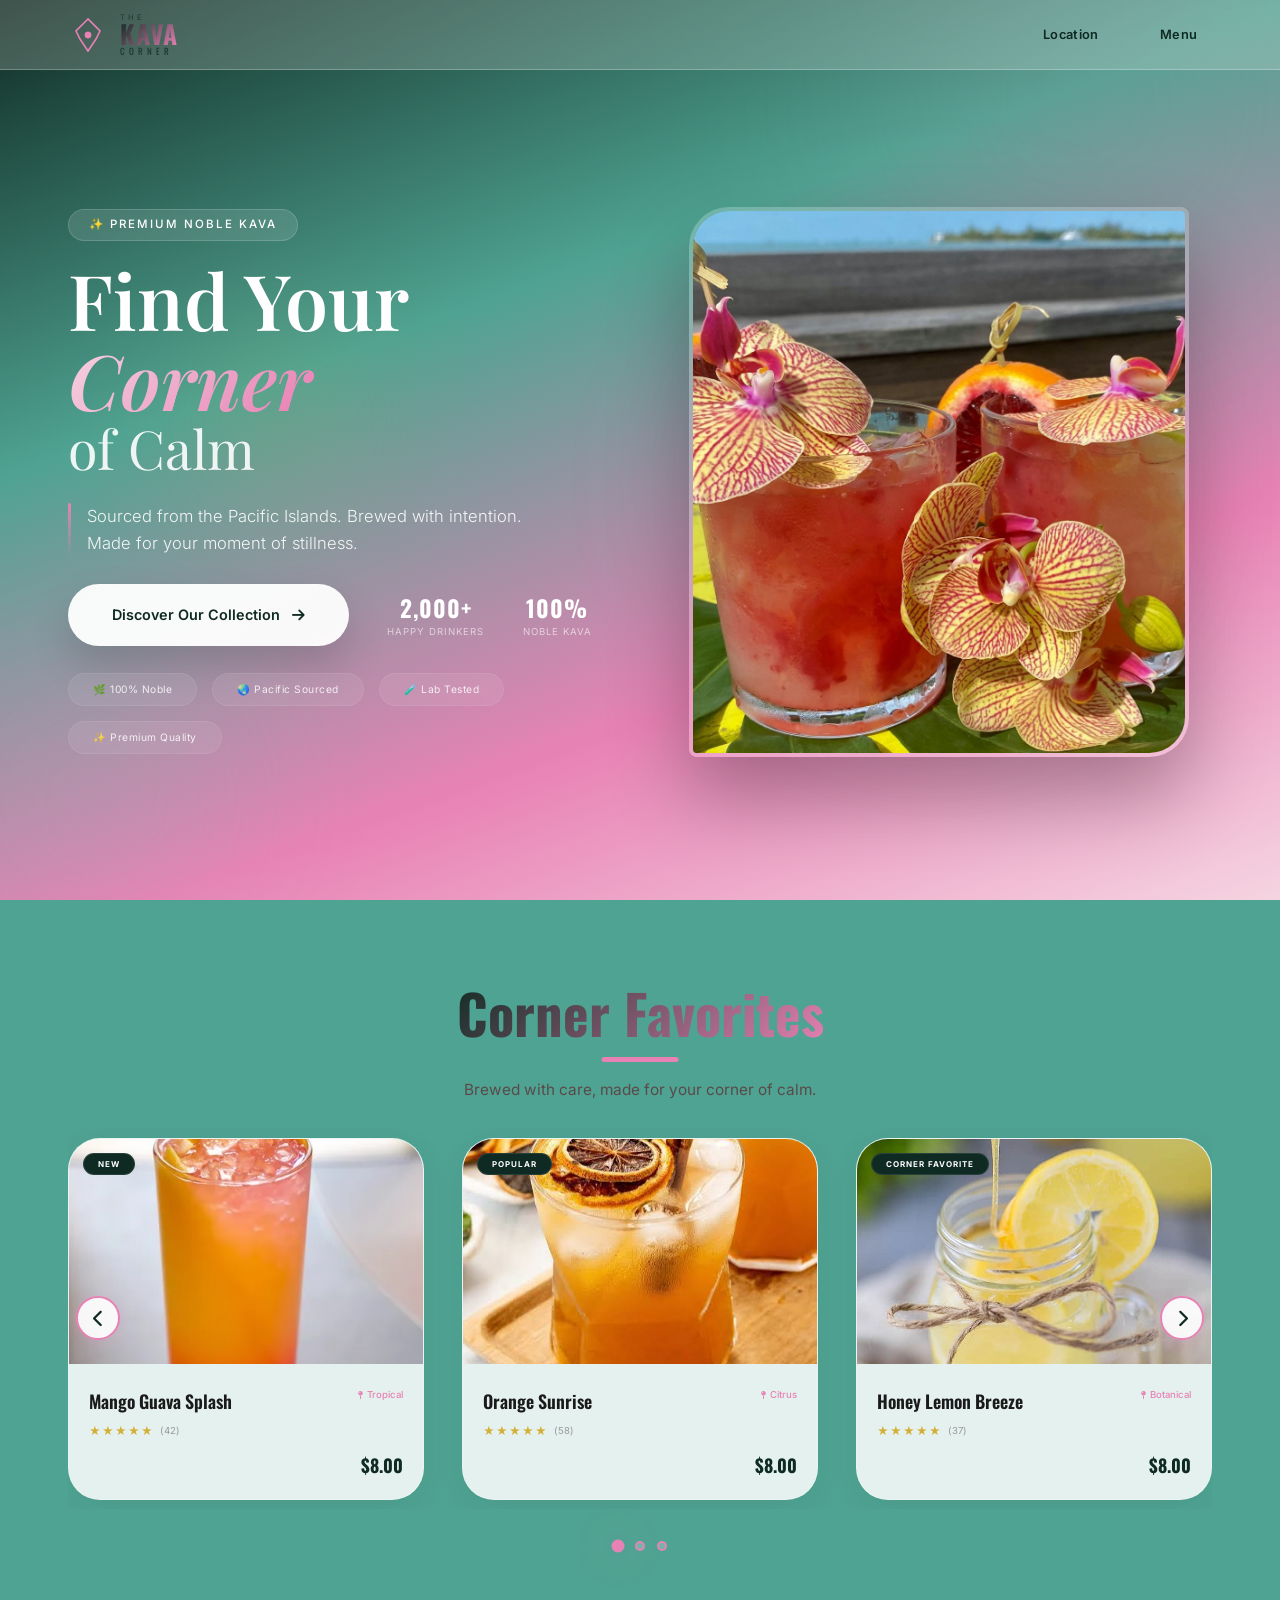
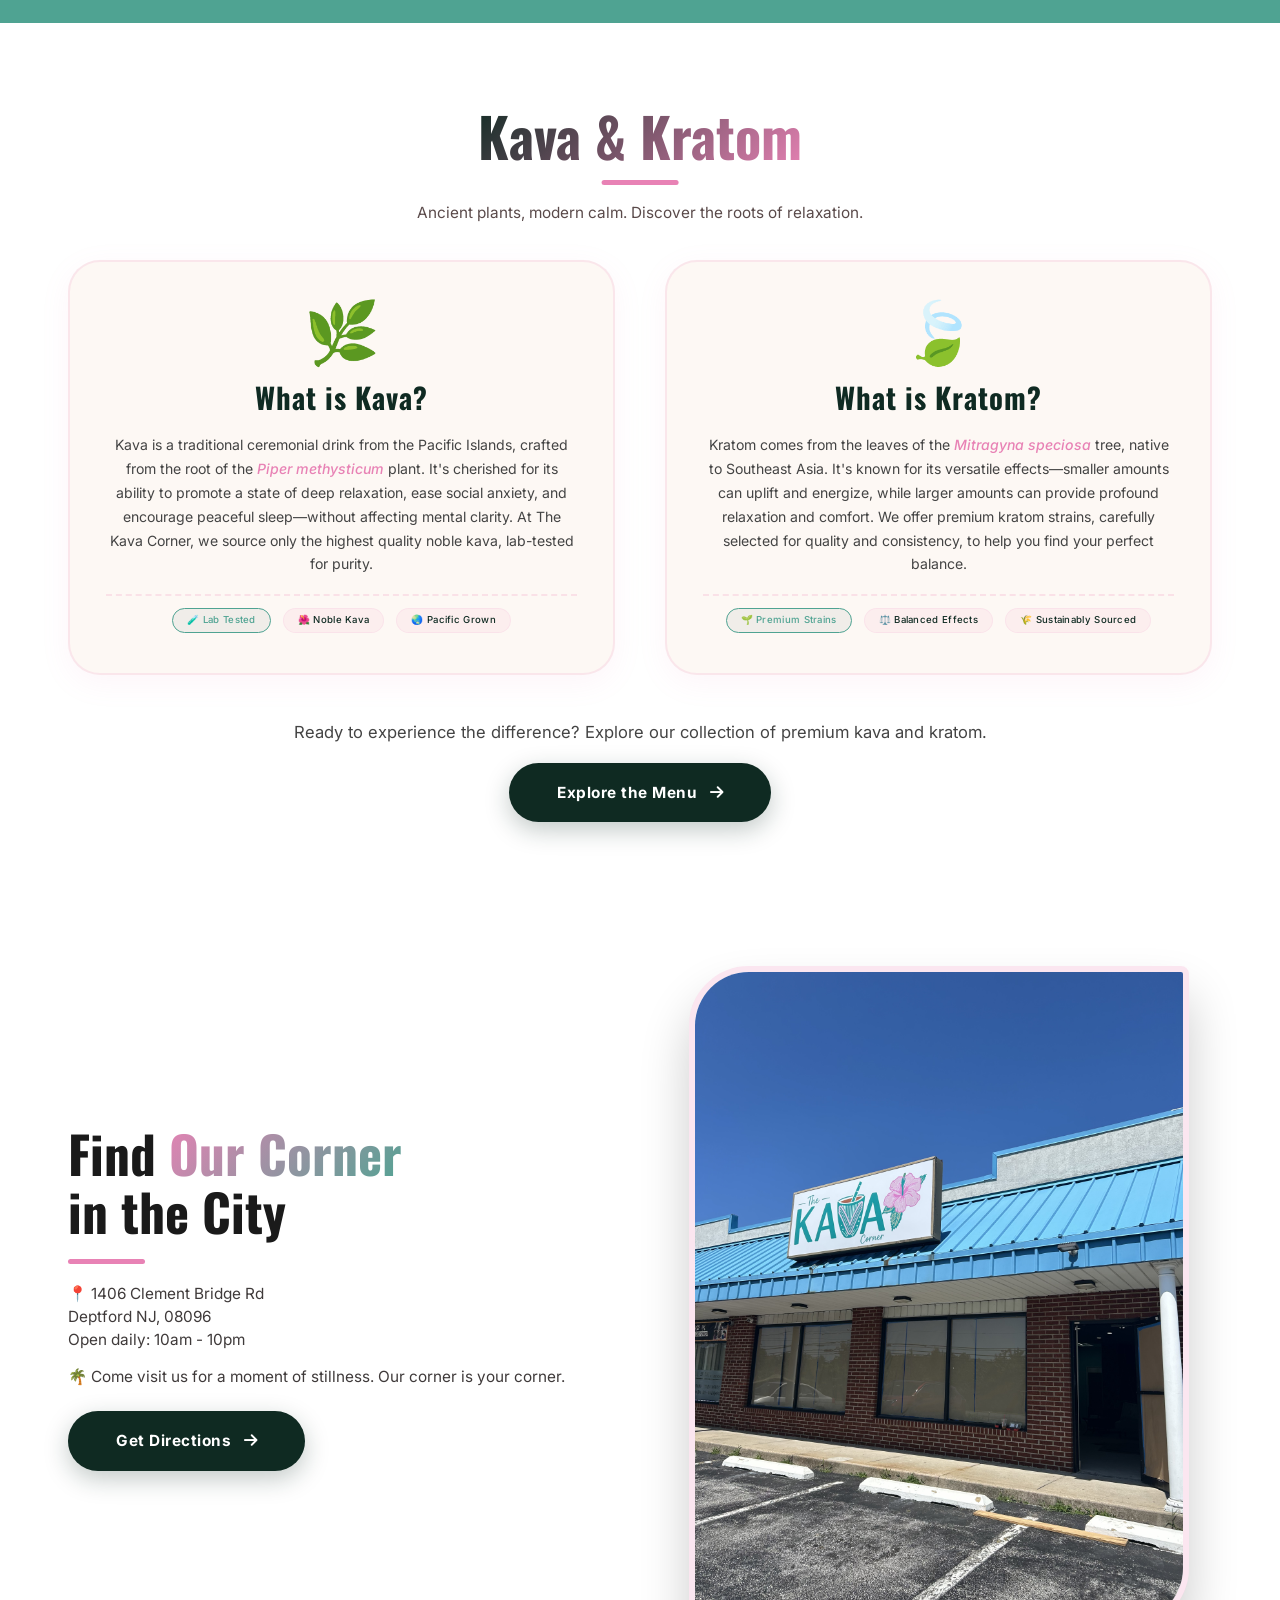
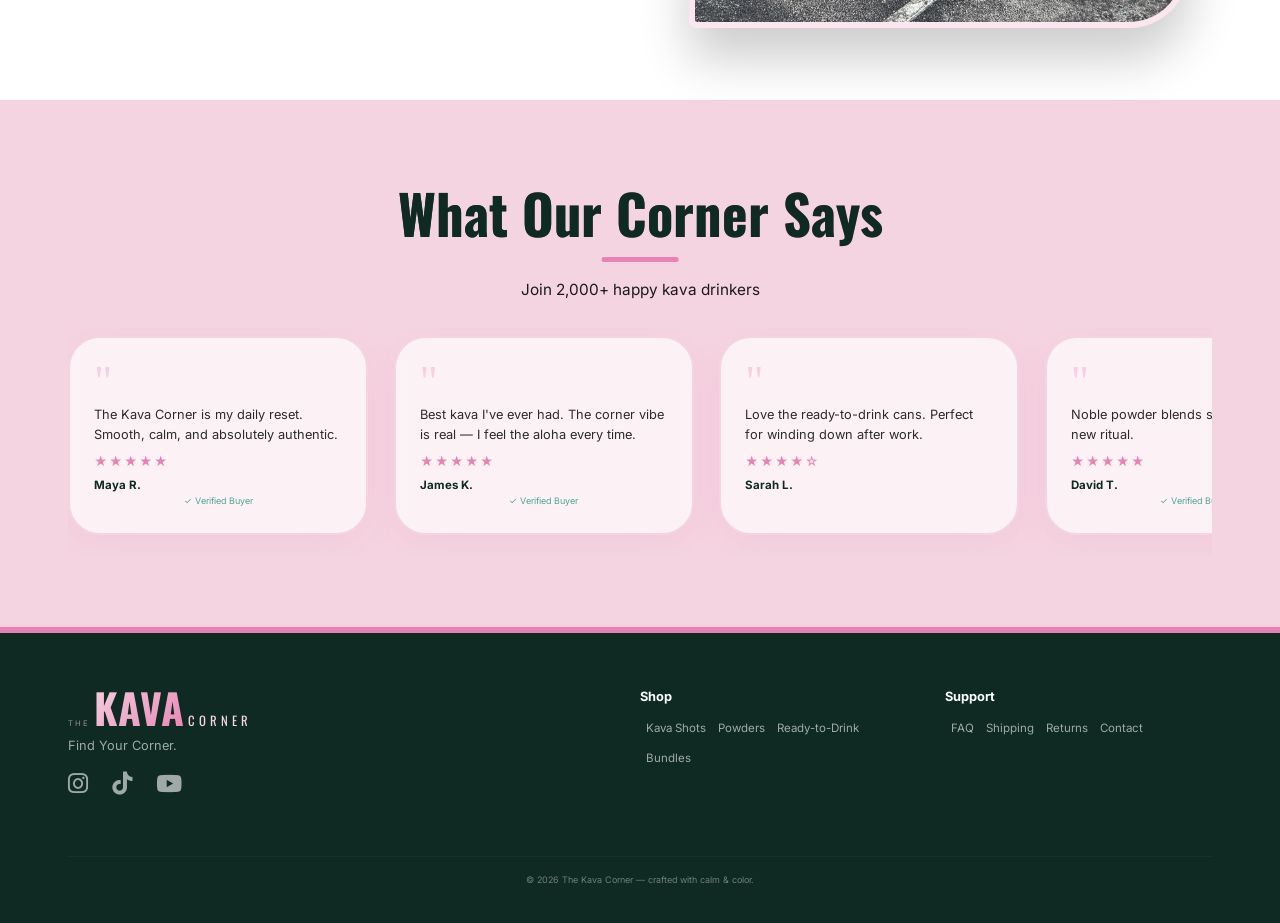
==== index2.html @ dd7900df "Add files via upload" ====
<!doctype html>
<html lang="en">
	<head>
		<meta charset="UTF-8" />
		<meta
			name="viewport"
			content="width=device-width, initial-scale=1.0, maximum-scale=5.0"
		/>
		<title>The Kava Corner · Hot Girls Drink Kava</title>
		<meta
			name="description"
			content="Experience calm with The Kava Corner. Premium noble kava sourced from the Pacific Islands."
		/>
		<!-- Standard favicon -->
		<link
			rel="icon"
			type="image/png"
			sizes="32x32"
			href="images/flowerlogo.png"
		/>
		<link
			rel="icon"
			type="image/png"
			sizes="16x16"
			href="images/flowerlogo.png"
		/>
		<!-- Apple touch icon for iOS -->
		<link rel="apple-touch-icon" sizes="180x180" href="images/flowerlogo.png" />

		<link rel="canonical" href="https://www.thekavacorner.com/" />
		<meta property="og:title" content="The Kava Corner · Your Daily Calm" />
		<meta
			property="og:description"
			content="Premium noble kava drinks for your moment of stillness."
		/>
		<meta name="twitter:card" content="summary_large_image" />

		<!-- Fonts & Icons -->
		<link rel="preconnect" href="https://fonts.googleapis.com" />
		<link rel="preconnect" href="https://fonts.gstatic.com" crossorigin />
		<link
			href="https://fonts.googleapis.com/css2?family=Inter:opsz@14..32&family=Oswald:wght@400;500;700&family=Playfair+Display:ital,wght@0,600;1,500&display=swap"
			rel="stylesheet"
		/>
		<link
			rel="stylesheet"
			href="https://cdnjs.cloudflare.com/ajax/libs/font-awesome/6.0.0-beta3/css/all.min.css"
		/>

		<!-- External CSS -->
		<link rel="stylesheet" href="style.css" />
	</head>
	<body>
		<!-- ===== HEADER ===== -->
		<header id="mainHeader">
			<div class="container nav-wrapper">
				<a href="index.html" class="logo" aria-label="The Kava Corner home">
					<span class="logo-icon">
						<svg viewBox="0 0 100 100">
							<path
								d="M50 10 L20 40 L30 60 L50 90 L70 60 L80 40 L50 10 Z"
								fill="none"
								stroke="#E882B5"
								stroke-width="4"
							/>
							<circle cx="50" cy="50" r="8" fill="#E882B5" />
						</svg>
					</span>
					<span class="logo-text">
						<span class="the">The</span>
						<span class="kava">KAVA</span>
						<span class="corner">Corner</span>
					</span>
				</a>
				<nav class="nav-links" aria-label="Main navigation">
					<a href="location.html">Location</a>
					<a href="menu.html">Menu</a>
				</nav>
			</div>
		</header>

		<!-- ===== HERO - Premium Redesign ===== -->
		<section class="hero-premium" aria-label="Hero banner">
			<!-- Organic floating elements -->
			<div class="hero-ornaments">
				<div class="ornament leaf-1"></div>
				<div class="ornament leaf-2"></div>
				<div class="ornament circle-1"></div>
				<div class="ornament circle-2"></div>
			</div>

			<div class="container hero-premium-grid">
				<div class="hero-premium-content">
					<div class="hero-badge">✨ Premium Noble Kava</div>
					<h1 class="hero-premium-title">
						Find Your
						<span class="title-highlight">Corner</span>
						<span class="title-sub">of Calm</span>
					</h1>
					<div class="hero-premium-desc">
						<span class="desc-line"></span>
						<p>
							Sourced from the Pacific Islands. Brewed with intention. Made for
							your moment of stillness.
						</p>
					</div>
					<div class="hero-premium-cta">
						<a href="menu.html" class="btn-premium-primary">
							<span>Discover Our Collection</span>
							<i class="fas fa-arrow-right"></i>
						</a>
						<div class="hero-premium-stats">
							<div class="stat-item">
								<span class="stat-number">2,000+</span>
								<span class="stat-label">Happy Drinkers</span>
							</div>
							<div class="stat-item">
								<span class="stat-number">100%</span>
								<span class="stat-label">Noble Kava</span>
							</div>
						</div>
					</div>
					<div class="hero-premium-badges">
						<span>🌿 100% Noble</span>
						<span>🌏 Pacific Sourced</span>
						<span>🧪 Lab Tested</span>
						<span>✨ Premium Quality</span>
					</div>
				</div>
				<div class="hero-premium-visual">
					<div class="hero-premium-image-wrapper">
						<div class="image-glow"></div>
						<img
							src="images/hero.jpg"
							alt="Premium kava experience"
							loading="lazy"
							class="hero-premium-image"
						/>
					</div>
				</div>
			</div>
		</section>

		<!-- ===== PRODUCTS CAROUSEL - Premium ===== -->
		<section
			class="section-block-green"
			aria-label="Featured kava products"
			id="drinks"
		>
			<div class="container">
				<div class="text-center reveal">
					<h2 class="section-title">Corner Favorites</h2>
					<p class="section-sub">
						Brewed with care, made for your corner of calm.
					</p>
				</div>

				<div class="product-carousel-wrapper">
					<!-- Carousel Navigation Arrows -->
					<button
						class="carousel-arrow carousel-arrow-left"
						id="prevArrow"
						aria-label="Previous products"
					>
						<i class="fas fa-chevron-left"></i>
					</button>
					<button
						class="carousel-arrow carousel-arrow-right"
						id="nextArrow"
						aria-label="Next products"
					>
						<i class="fas fa-chevron-right"></i>
					</button>

					<div class="product-carousel-track" id="productTrack">
						<!-- ===== NEW PRODUCT 13: MANGO GUAVA SPLASH ===== -->
						<div class="product-card-premium">
							<div class="product-card-premium-image">
								<img
									src="images/mangoguavasplash.jpg"
									alt="Mango Guava Splash"
									loading="lazy"
								/>
								<span class="product-badge-premium">New</span>
							</div>
							<div class="product-card-premium-content">
								<div class="product-meta">
									<h3>Mango Guava Splash</h3>
									<div class="product-origin">
										<i class="fas fa-map-pin"></i>
										<span>Tropical</span>
									</div>
								</div>
								<div class="product-rating">
									<span class="stars">★★★★★</span>
									<span class="rating-count">(42)</span>
								</div>
								<div class="product-card-premium-footer">
									<div class="product-price">
										<span>$8.00</span>
									</div>
								</div>
							</div>
							<div class="product-hover-reveal">
								<p class="quick-desc">
									Tropical mango, guava, lime and kava. Sweet &amp; calming.
								</p>
							</div>
						</div>

						<!-- ===== NEW PRODUCT 14: ORANGE SUNRISE ===== -->
						<div class="product-card-premium">
							<div class="product-card-premium-image">
								<img
									src="images/orangesunrise.jpg"
									alt="Orange Sunrise"
									loading="lazy"
								/>
								<span class="product-badge-premium popular">Popular</span>
							</div>
							<div class="product-card-premium-content">
								<div class="product-meta">
									<h3>Orange Sunrise</h3>
									<div class="product-origin">
										<i class="fas fa-map-pin"></i>
										<span>Citrus</span>
									</div>
								</div>
								<div class="product-rating">
									<span class="stars">★★★★★</span>
									<span class="rating-count">(58)</span>
								</div>
								<div class="product-card-premium-footer">
									<div class="product-price">
										<span>$8.00</span>
									</div>
								</div>
							</div>
							<div class="product-hover-reveal">
								<p class="quick-desc">
									Orange, peach, lime and kratom. Bright &amp; refreshing.
								</p>
							</div>
						</div>

						<!-- ===== NEW PRODUCT 15: HONEY LEMON BREEZE ===== -->
						<div class="product-card-premium">
							<div class="product-card-premium-image">
								<img
									src="images/honeylemonbreeze.jpg"
									alt="Honey Lemon Breeze"
									loading="lazy"
								/>
								<span class="product-badge-premium">Corner Favorite</span>
							</div>
							<div class="product-card-premium-content">
								<div class="product-meta">
									<h3>Honey Lemon Breeze</h3>
									<div class="product-origin">
										<i class="fas fa-map-pin"></i>
										<span>Botanical</span>
									</div>
								</div>
								<div class="product-rating">
									<span class="stars">★★★★★</span>
									<span class="rating-count">(37)</span>
								</div>
								<div class="product-card-premium-footer">
									<div class="product-price">
										<span>$8.00</span>
									</div>
								</div>
							</div>
							<div class="product-hover-reveal">
								<p class="quick-desc">
									Lemon, lavender honey &amp; sparkling kava. Light &amp;
									floral.
								</p>
							</div>
						</div>

						<div class="product-card-premium">
							<div class="product-card-premium-image">
								<img
									src="images/drink3.jpg"
									alt="Kava Extract"
									loading="lazy"
								/>
								<span class="product-badge-premium premium-badge">Premium</span>
							</div>
							<div class="product-card-premium-content">
								<div class="product-meta">
									<h3>Kava Extract</h3>
									<div class="product-origin">
										<i class="fas fa-map-pin"></i>
										<span>Vanuatu</span>
									</div>
								</div>
								<div class="product-rating">
									<span class="stars">★★★★★</span>
									<span class="rating-count">(145)</span>
								</div>
								<div class="product-card-premium-footer">
									<div class="product-price">
										<span>$42.00</span>
									</div>
								</div>
							</div>
							<div class="product-hover-reveal">
								<p class="quick-desc">
									Potent kava extract for the ultimate experience.
								</p>
							</div>
						</div>

						<div class="product-card-premium">
							<div class="product-card-premium-image">
								<img
									src="images/drink5.jpg"
									alt="Kava Extract"
									loading="lazy"
								/>
								<span class="product-badge-premium premium-badge">Premium</span>
							</div>
							<div class="product-card-premium-content">
								<div class="product-meta">
									<h3>Kava Extract</h3>
									<div class="product-origin">
										<i class="fas fa-map-pin"></i>
										<span>Vanuatu</span>
									</div>
								</div>
								<div class="product-rating">
									<span class="stars">★★★★★</span>
									<span class="rating-count">(145)</span>
								</div>
								<div class="product-card-premium-footer">
									<div class="product-price">
										<span>$42.00</span>
									</div>
								</div>
							</div>
							<div class="product-hover-reveal">
								<p class="quick-desc">
									Potent kava extract for the ultimate experience.
								</p>
							</div>
						</div>

						<div class="product-card-premium">
							<div class="product-card-premium-image">
								<img
									src="images/drink4.jpg"
									alt="Kava Extract"
									loading="lazy"
								/>
								<span class="product-badge-premium premium-badge">Premium</span>
							</div>
							<div class="product-card-premium-content">
								<div class="product-meta">
									<h3>Kava Extract</h3>
									<div class="product-origin">
										<i class="fas fa-map-pin"></i>
										<span>Vanuatu</span>
									</div>
								</div>
								<div class="product-rating">
									<span class="stars">★★★★★</span>
									<span class="rating-count">(145)</span>
								</div>
								<div class="product-card-premium-footer">
									<div class="product-price">
										<span>$42.00</span>
									</div>
								</div>
							</div>
							<div class="product-hover-reveal">
								<p class="quick-desc">
									Potent kava extract for the ultimate experience.
								</p>
							</div>
						</div>
						<!-- Product 12 -->
						<div class="product-card-premium">
							<div class="product-card-premium-image">
								<img
									src="images/drink2.jpg"
									alt="Kava Extract"
									loading="lazy"
								/>
								<span class="product-badge-premium premium-badge">Premium</span>
							</div>
							<div class="product-card-premium-content">
								<div class="product-meta">
									<h3>Kava Extract</h3>
									<div class="product-origin">
										<i class="fas fa-map-pin"></i>
										<span>Vanuatu</span>
									</div>
								</div>
								<div class="product-rating">
									<span class="stars">★★★★★</span>
									<span class="rating-count">(145)</span>
								</div>
								<div class="product-card-premium-footer">
									<div class="product-price">
										<span>$42.00</span>
									</div>
								</div>
							</div>
							<div class="product-hover-reveal">
								<p class="quick-desc">
									Potent kava extract for the ultimate experience.
								</p>
							</div>
						</div>
					</div>
				</div>

				<!-- Carousel Navigation Dots -->
				<div class="carousel-dots" id="carouselDots"></div>
			</div>
		</section>

		<!-- ===== WHAT IS KAVA & KRATOM? ===== -->
		<section
			class="section-block-white"
			aria-label="Learn about Kava and Kratom"
			id="about"
		>
			<div class="container">
				<div class="text-center reveal">
					<h2 class="section-title">Kava & Kratom</h2>
					<p class="section-sub">
						Ancient plants, modern calm. Discover the roots of relaxation.
					</p>
				</div>

				<div class="info-grid">
					<!-- Kava Card -->
					<div class="info-card reveal">
						<div class="info-card-icon">🌿</div>
						<h3>What is Kava?</h3>
						<p>
							Kava is a traditional ceremonial drink from the Pacific Islands,
							crafted from the root of the
							<em>Piper methysticum</em> plant. It's cherished for its ability
							to promote a state of deep relaxation, ease social anxiety, and
							encourage peaceful sleep—without affecting mental clarity. At The
							Kava Corner, we source only the highest quality noble kava,
							lab-tested for purity.
						</p>
						<div class="info-card-badge">
							<span>🧪 Lab Tested</span>
							<span>🌺 Noble Kava</span>
							<span>🌏 Pacific Grown</span>
						</div>
					</div>

					<!-- Kratom Card -->
					<div class="info-card reveal">
						<div class="info-card-icon">🍃</div>
						<h3>What is Kratom?</h3>
						<p>
							Kratom comes from the leaves of the
							<em>Mitragyna speciosa</em> tree, native to Southeast Asia. It's
							known for its versatile effects—smaller amounts can uplift and
							energize, while larger amounts can provide profound relaxation and
							comfort. We offer premium kratom strains, carefully selected for
							quality and consistency, to help you find your perfect balance.
						</p>
						<div class="info-card-badge">
							<span>🌱 Premium Strains</span>
							<span>⚖️ Balanced Effects</span>
							<span>🌾 Sustainably Sourced</span>
						</div>
					</div>
				</div>

				<!-- Call to Action -->
				<div class="info-cta text-center reveal">
					<p>
						Ready to experience the difference? Explore our collection of
						premium kava and kratom.
					</p>
					<a href="menu.html" class="btn-primary">
						Explore the Menu
						<i class="fas fa-arrow-right" style="margin-left: 8px"></i>
					</a>
				</div>
			</div>
		</section>

		<!-- ===== LOCATION SECTION ===== -->
		<section class="section-block-white" aria-label="Location" id="location">
			<div class="container split-layout">
				<div class="split-text reveal">
					<h2>Find <span>Our Corner</span><br />in the City</h2>
					<div class="divider-line"></div>
					<p>
						📍 1406 Clement Bridge Rd <br />Deptford NJ, 08096<br />Open daily:
						10am - 10pm
					</p>
					<p>
						🌴 Come visit us for a moment of stillness. Our corner is your
						corner.
					</p>
					<a href="location.html" class="btn-primary" style="margin-top: 10px"
						>Get Directions
						<i class="fas fa-arrow-right" style="margin-left: 8px"></i
					></a>
				</div>
				<div class="split-image reveal">
					<div class="drink-placeholder">
						<img
							src="images/store.jpg"
							alt="Kava corner location"
							loading="lazy"
						/>
					</div>
				</div>
			</div>
		</section>

		<!-- ===== TESTIMONIALS ===== -->
		<section class="section-block-pink" aria-label="Customer testimonials">
			<div class="container">
				<div class="text-center reveal">
					<h2
						class="section-title"
						style="-webkit-text-fill-color: var(--green-deep)"
					>
						What Our Corner Says
					</h2>
					<p class="section-sub" style="color: var(--text-dark)">
						Join 2,000+ happy kava drinkers
					</p>
				</div>
				<div class="testimonial-carousel" id="testiCarousel"></div>
			</div>
		</section>

		<!-- ===== FOOTER ===== -->
		<footer>
			<div class="container footer-inner">
				<div class="footer-logo">
					<span class="the">The</span>
					<span class="kava">KAVA</span>
					<span class="corner">Corner</span>
					<p class="footer-tagline">Find Your Corner.</p>
					<div class="social-icons">
						<a
							href="https://www.instagram.com/thekavacorner/"
							aria-label="Instagram"
							><i class="fab fa-instagram"></i
						></a>
						<a href="#" aria-label="TikTok"><i class="fab fa-tiktok"></i></a>
						<a href="#" aria-label="YouTube"><i class="fab fa-youtube"></i></a>
					</div>
				</div>
				<div class="footer-links">
					<h4>Shop</h4>
					<a href="menu.html">Kava Shots</a><a href="menu.html">Powders</a
					><a href="menu.html">Ready-to-Drink</a><a href="menu.html">Bundles</a>
				</div>
				<div class="footer-links">
					<h4>Support</h4>
					<a href="#">FAQ</a><a href="#">Shipping</a><a href="#">Returns</a
					><a href="#">Contact</a>
				</div>
				<div class="footer-copy">
					&copy; 2026 The Kava Corner — crafted with calm &amp; color.
				</div>
			</div>
		</footer>

		<!-- External JavaScript -->
		<script src="script.js"></script>
	</body>
</html>
---- style.css ----
/* ============================================================
   style.css – The Kava Corner · Bold · Feminine · Premium
   DYNAMIC RESPONSIVE · fluid typography · flexible grid
   ============================================================ */

/* ----- CUSTOM PROPERTIES (Premium Refined) ----- */
:root {
    --green-deep: #0F2A22;
    --green-mid: #4FA392;
    --green-light: #7ECFC0;
    --pink-rich: #E882B5;
    --pink-soft: #F5D4E1;
    --pink-glow: rgba(232, 130, 181, 0.2);
    --gold: #D4AF37;
    --cream-warm: #FDF8F4;
    --white: #FFFFFF;
    --text-dark: #1A1A1A;
    --shadow-glass: 0 12px 40px rgba(232, 130, 181, 0.15);
    --radius-card: clamp(20px, 4vw, 32px);
    --radius-btn: 60px;
    --transition: 0.4s cubic-bezier(0.34, 1.56, 0.64, 1);
    --space-section: clamp(40px, 8vh, 80px);
}

/* ----- RESET & BASE ----- */
* {
    margin: 0;
    padding: 0;
    box-sizing: border-box;
}
html {
    scroll-behavior: smooth;
}
body {
    font-family: 'Inter', sans-serif;
    background: var(--cream-warm);
    color: var(--text-dark);
    line-height: 1.5;
    -webkit-font-smoothing: antialiased;
    overflow-x: hidden;
}
img {
    max-width: 100%;
    height: auto;
    display: block;
}
.container {
    max-width: 1240px;
    margin: 0 auto;
    padding: 0 clamp(16px, 4vw, 48px);
    width: 100%;
}

/* ----- BUTTONS ----- */
.btn-primary {
    display: inline-block;
    background: var(--green-deep);
    color: var(--white);
    padding: clamp(12px, 2vw, 18px) clamp(24px, 4vw, 48px);
    border-radius: var(--radius-btn);
    font-weight: 700;
    text-decoration: none;
    transition: var(--transition);
    border: none;
    font-size: clamp(0.9rem, 1.2vw, 1.1rem);
    letter-spacing: 0.5px;
    box-shadow: 0 8px 24px rgba(15, 42, 34, 0.25);
    cursor: pointer;
    text-align: center;
}
.btn-primary:hover {
    background: var(--pink-rich);
    color: var(--white);
    transform: translateY(-3px);
    box-shadow: 0 14px 36px rgba(232, 130, 181, 0.45);
}
.btn-primary:active {
    transform: scale(0.97);
}

/* ----- HEADER ----- */
header {
    position: fixed;
    top: 0;
    left: 0;
    width: 100%;
    z-index: 1000;
    padding: clamp(8px, 1.5vh, 16px) 0;
    transition: var(--transition);
    background: rgba(253, 248, 244, 0.20);
    backdrop-filter: blur(16px);
    -webkit-backdrop-filter: blur(16px);
    border-bottom: 1px solid rgba(255, 255, 255, 0.25);
}
header.scrolled {
    background: rgba(253, 248, 244, 0.70);
    box-shadow: 0 4px 30px rgba(232, 130, 181, 0.12);
}
.nav-wrapper {
    display: flex;
    justify-content: space-between;
    align-items: center;
    gap: clamp(8px, 2vw, 24px);
}
.logo {
    display: flex;
    align-items: center;
    gap: clamp(4px, 1vw, 12px);
    text-decoration: none;
    flex-shrink: 0;
}
.logo-icon {
    width: clamp(28px, 4vw, 40px);
    height: clamp(28px, 4vw, 40px);
    flex-shrink: 0;
}
.logo-icon svg {
    width: 100%;
    height: 100%;
    fill: var(--pink-rich);
    stroke: var(--pink-rich);
}
.logo-text {
    display: flex;
    flex-direction: column;
    line-height: 1.0;
}
.logo-text .the {
    font-size: clamp(0.35rem, 0.6vw, 0.5rem);
    letter-spacing: 3px;
    text-transform: uppercase;
    opacity: 0.7;
    color: var(--green-deep);
}
.logo-text .kava {
    font-family: 'Oswald', sans-serif;
    font-size: clamp(1rem, 2.2vw, 1.6rem);
    font-weight: 700;
    letter-spacing: 1px;
    text-transform: uppercase;
    line-height: 1;
    background: linear-gradient(135deg, var(--green-deep), var(--pink-rich));
    -webkit-background-clip: text;
    -webkit-text-fill-color: transparent;
    background-clip: text;
}
.logo-text .corner {
    font-family: 'Oswald', sans-serif;
    font-size: clamp(0.45rem, 0.7vw, 0.65rem);
    letter-spacing: 4px;
    text-transform: uppercase;
    color: var(--green-deep);
    opacity: 0.8;
}
.nav-links {
    display: flex;
    align-items: center;
    gap: clamp(12px, 2.5vw, 32px);
    flex-wrap: wrap;
    justify-content: flex-end;
}
.nav-links a {
    color: var(--green-deep);
    text-decoration: none;
    font-size: clamp(0.7rem, 1vw, 0.9rem);
    font-weight: 600;
    transition: 0.2s;
    letter-spacing: 0.3px;
    white-space: nowrap;
    padding: clamp(4px, 0.5vw, 8px) clamp(8px, 1vw, 16px);
    border-radius: 40px;
    border: 2px solid transparent;
}
.nav-links a:hover {
    color: var(--pink-rich);
}
.nav-links a.active {
    color: var(--pink-rich);
    border-color: var(--pink-rich);
    background: rgba(232, 130, 181, 0.08);
}

/* ===== HERO PREMIUM ===== */
.hero-premium {
    min-height: 100vh;
    min-height: 100dvh;
    display: flex;
    align-items: center;
    background: linear-gradient(160deg, #0F2A22 0%, #4FA392 35%, #E882B5 70%, #F5D4E1 100%);
    position: relative;
    overflow: hidden;
    padding: clamp(100px, 15vh, 160px) 0 clamp(40px, 8vh, 80px);
}

.hero-ornaments {
    position: absolute;
    inset: 0;
    pointer-events: none;
    overflow: hidden;
}

.ornament {
    position: absolute;
    border-radius: 50%;
    opacity: 0.15;
    filter: blur(80px);
    animation: floatOrnament 20s infinite alternate ease-in-out;
}

.ornament.leaf-1 {
    width: 600px;
    height: 600px;
    top: -200px;
    right: -100px;
    background: radial-gradient(circle, #E882B5, transparent 70%);
    filter: blur(100px);
    animation-duration: 25s;
}

.ornament.leaf-2 {
    width: 400px;
    height: 400px;
    bottom: -100px;
    left: -100px;
    background: radial-gradient(circle, #7ECFC0, transparent 70%);
    filter: blur(80px);
    animation-duration: 18s;
}

.ornament.circle-1 {
    width: 300px;
    height: 300px;
    top: 30%;
    left: 10%;
    background: radial-gradient(circle, #D4AF37, transparent 70%);
    filter: blur(60px);
    animation-duration: 22s;
}

.ornament.circle-2 {
    width: 200px;
    height: 200px;
    bottom: 20%;
    right: 20%;
    background: radial-gradient(circle, #F5D4E1, transparent 70%);
    filter: blur(50px);
    animation-duration: 15s;
}

@keyframes floatOrnament {
    0% { transform: translate(0, 0) scale(1) rotate(0deg); }
    100% { transform: translate(40px, -40px) scale(1.1) rotate(5deg); }
}

.hero-premium-grid {
    display: grid;
    grid-template-columns: 1fr 1fr;
    gap: clamp(30px, 5vw, 70px);
    align-items: center;
    position: relative;
    z-index: 2;
}

.hero-premium-content {
    position: relative;
}

.hero-badge {
    display: inline-block;
    background: rgba(255, 255, 255, 0.12);
    backdrop-filter: blur(10px);
    padding: 6px 20px;
    border-radius: 40px;
    font-size: clamp(0.7rem, 0.9vw, 0.85rem);
    color: var(--white);
    letter-spacing: 2px;
    text-transform: uppercase;
    font-weight: 500;
    border: 1px solid rgba(255, 255, 255, 0.15);
    margin-bottom: clamp(12px, 2vh, 24px);
}

.hero-premium-title {
    font-family: 'Playfair Display', serif;
    font-size: clamp(2.8rem, 9vw, 5.5rem);
    font-weight: 600;
    line-height: 1.05;
    color: var(--white);
    margin-bottom: clamp(16px, 3vh, 32px);
}

.title-highlight {
    background: linear-gradient(135deg, #F5D4E1, #E882B5, #D4AF37);
    -webkit-background-clip: text;
    -webkit-text-fill-color: transparent;
    background-clip: text;
    display: block;
    font-style: italic;
}

.title-sub {
    display: block;
    font-weight: 400;
    opacity: 0.9;
    font-size: 0.7em;
}

.hero-premium-desc {
    display: flex;
    align-items: flex-start;
    gap: 16px;
    margin-bottom: clamp(20px, 3vh, 36px);
}

.desc-line {
    display: block;
    width: 3px;
    height: clamp(40px, 6vh, 60px);
    background: linear-gradient(180deg, #E882B5, transparent);
    flex-shrink: 0;
    border-radius: 10px;
}

.hero-premium-desc p {
    font-size: clamp(0.95rem, 1.3vw, 1.15rem);
    color: rgba(255, 255, 255, 0.9);
    line-height: 1.6;
    max-width: 480px;
    font-weight: 300;
}

.hero-premium-cta {
    display: flex;
    flex-wrap: wrap;
    align-items: center;
    gap: clamp(20px, 3vw, 40px);
    margin-bottom: clamp(20px, 3vh, 36px);
}

.btn-premium-primary {
    display: inline-flex;
    align-items: center;
    gap: 12px;
    background: rgba(255, 255, 255, 0.95);
    color: var(--green-deep);
    padding: clamp(14px, 2vw, 20px) clamp(28px, 4vw, 44px);
    border-radius: 60px;
    font-weight: 600;
    text-decoration: none;
    transition: all 0.4s cubic-bezier(0.34, 1.56, 0.64, 1);
    font-size: clamp(0.9rem, 1.1vw, 1.05rem);
    box-shadow: 0 20px 40px rgba(0, 0, 0, 0.15);
    border: none;
    cursor: pointer;
    position: relative;
    overflow: hidden;
}

.btn-premium-primary::before {
    content: '';
    position: absolute;
    inset: 0;
    background: linear-gradient(135deg, #E882B5, #D4AF37);
    opacity: 0;
    transition: opacity 0.4s ease;
}

.btn-premium-primary:hover {
    transform: translateY(-3px) scale(1.02);
    box-shadow: 0 30px 60px rgba(232, 130, 181, 0.3);
}

.btn-premium-primary:hover::before {
    opacity: 1;
}

.btn-premium-primary span,
.btn-premium-primary i {
    position: relative;
    z-index: 1;
    transition: transform 0.3s ease;
}

.btn-premium-primary:hover i {
    transform: translateX(4px);
}

.hero-premium-stats {
    display: flex;
    gap: clamp(20px, 3vw, 40px);
}

.stat-item {
    display: flex;
    flex-direction: column;
    align-items: center;
}

.stat-number {
    font-family: 'Oswald', sans-serif;
    font-size: clamp(1.2rem, 1.8vw, 1.8rem);
    font-weight: 700;
    color: var(--white);
    letter-spacing: 1px;
}

.stat-label {
    font-size: clamp(0.6rem, 0.7vw, 0.7rem);
    color: rgba(255, 255, 255, 0.6);
    text-transform: uppercase;
    letter-spacing: 1px;
}

.hero-premium-badges {
    display: flex;
    flex-wrap: wrap;
    gap: clamp(8px, 1.2vw, 16px);
}

.hero-premium-badges span {
    background: rgba(255, 255, 255, 0.08);
    backdrop-filter: blur(8px);
    padding: clamp(4px, 0.6vw, 8px) clamp(14px, 2vw, 24px);
    border-radius: 40px;
    font-size: clamp(0.6rem, 0.8vw, 0.8rem);
    color: rgba(255, 255, 255, 0.85);
    border: 1px solid rgba(255, 255, 255, 0.08);
    letter-spacing: 0.5px;
}

/* Hero Visual */
.hero-premium-visual {
    position: relative;
    display: flex;
    justify-content: center;
    align-items: center;
}

.hero-premium-image-wrapper {
    position: relative;
    width: 100%;
    max-width: 500px;
    aspect-ratio: 1 / 1.1;
}

.image-glow {
    position: absolute;
    inset: -30px;
    background: radial-gradient(circle at center, rgba(232, 130, 181, 0.3), transparent 70%);
    filter: blur(60px);
    animation: pulseGlow 4s ease-in-out infinite alternate;
}

@keyframes pulseGlow {
    0% { transform: scale(1); opacity: 0.6; }
    100% { transform: scale(1.1); opacity: 1; }
}

.hero-premium-image {
    width: 100%;
    height: 100%;
    object-fit: cover;
    border-radius: 40px 8px 40px 8px;
    box-shadow: 0 40px 80px rgba(0, 0, 0, 0.3);
    border: 4px solid rgba(255, 255, 255, 0.2);
    position: relative;
    z-index: 1;
    transition: transform 0.6s cubic-bezier(0.34, 1.56, 0.64, 1);
}

.hero-premium-image-wrapper:hover .hero-premium-image {
    transform: scale(1.02) rotate(-1deg);
}

.floating-badge {
    position: absolute;
    background: rgba(255, 255, 255, 0.9);
    backdrop-filter: blur(12px);
    padding: clamp(8px, 1.2vw, 16px) clamp(12px, 1.8vw, 24px);
    border-radius: 40px;
    box-shadow: 0 16px 40px rgba(0, 0, 0, 0.12);
    display: flex;
    align-items: center;
    gap: 8px;
    font-weight: 600;
    font-size: clamp(0.7rem, 0.9vw, 0.85rem);
    color: var(--text-dark);
    border: 1px solid rgba(255, 255, 255, 0.2);
    animation: floatBadge 6s ease-in-out infinite alternate;
    z-index: 2;
}

.floating-badge-1 {
    top: 10%;
    right: -5%;
    animation-delay: 0s;
}

.floating-badge-2 {
    bottom: 15%;
    left: -8%;
    animation-delay: 3s;
}

.floating-badge i {
    color: var(--pink-rich);
    font-size: clamp(0.8rem, 1vw, 1rem);
}

@keyframes floatBadge {
    0% { transform: translateY(0px) rotate(0deg); }
    100% { transform: translateY(-15px) rotate(2deg); }
}

/* ===== PRODUCT CAROUSEL ===== */
.product-carousel-wrapper {
    position: relative;
    overflow: hidden;
    width: 100%;
    padding: 10px 0;
}

/* Carousel Navigation Arrows */
.carousel-arrow {
    position: absolute;
    top: 50%;
    transform: translateY(-50%);
    z-index: 10;
    background: rgba(255, 255, 255, 0.9);
    backdrop-filter: blur(8px);
    border: 2px solid var(--pink-rich);
    border-radius: 50%;
    width: 44px;
    height: 44px;
    display: flex;
    align-items: center;
    justify-content: center;
    cursor: pointer;
    transition: all 0.3s cubic-bezier(0.34, 1.56, 0.64, 1);
    color: var(--green-deep);
    font-size: 1.1rem;
    box-shadow: 0 4px 16px rgba(232, 130, 181, 0.2);
}

.carousel-arrow:hover {
    background: var(--pink-rich);
    color: var(--white);
    transform: translateY(-50%) scale(1.1);
    box-shadow: 0 8px 30px rgba(232, 130, 181, 0.4);
}

.carousel-arrow:active {
    transform: translateY(-50%) scale(0.95);
}

.carousel-arrow-left {
    left: 8px;
}

.carousel-arrow-right {
    right: 8px;
}

.carousel-arrow i {
    pointer-events: none;
}

/* Product Cards */
.product-card-premium {
    flex: 0 0 calc(33.333% - clamp(13px, 2vw, 27px));
    min-width: 280px;
    background: rgba(255, 255, 255, 0.85);
    backdrop-filter: blur(16px);
    border-radius: var(--radius-card);
    overflow: hidden;
    box-shadow: 0 8px 32px rgba(0, 0, 0, 0.06);
    transition: all 0.6s cubic-bezier(0.34, 1.56, 0.64, 1);
    border: 1px solid rgba(255, 255, 255, 0.2);
    position: relative;
}

.product-card-premium:hover {
    transform: translateY(-12px) scale(1.02);
    box-shadow: 0 24px 60px rgba(232, 130, 181, 0.15);
    border-color: var(--pink-rich);
}

.product-card-premium-image {
    height: clamp(180px, 25vh, 240px);
    overflow: hidden;
    position: relative;
    background: var(--cream-warm);
}

.product-card-premium-image img {
    width: 100%;
    height: 100%;
    object-fit: cover;
    transition: transform 0.6s cubic-bezier(0.34, 1.56, 0.64, 1);
}

.product-card-premium:hover .product-card-premium-image img {
    transform: scale(1.05);
}

.product-badge-premium {
    position: absolute;
    top: 14px;
    left: 14px;
    background: var(--green-deep);
    color: var(--white);
    padding: 4px 14px;
    border-radius: 40px;
    font-size: clamp(0.5rem, 0.6vw, 0.65rem);
    font-weight: 700;
    text-transform: uppercase;
    letter-spacing: 1px;
    border: 1px solid rgba(255, 255, 255, 0.1);
}

.product-badge-premium.best-seller {
    background: linear-gradient(135deg, var(--pink-rich), #D4AF37);
}

.product-card-premium-content {
    padding: clamp(16px, 2vw, 24px) clamp(14px, 2vw, 20px) clamp(14px, 1.8vw, 20px);
}

.product-meta {
    display: flex;
    justify-content: space-between;
    align-items: flex-start;
    margin-bottom: 8px;
}

.product-meta h3 {
    font-family: 'Oswald', sans-serif;
    font-size: clamp(1rem, 1.4vw, 1.3rem);
    font-weight: 600;
    color: var(--text-dark);
    margin: 0;
}

.product-origin {
    display: flex;
    align-items: center;
    gap: 4px;
    font-size: clamp(0.6rem, 0.7vw, 0.7rem);
    color: var(--pink-rich);
    font-weight: 500;
}

.product-origin i {
    font-size: clamp(0.5rem, 0.6vw, 0.6rem);
}

.product-rating {
    display: flex;
    align-items: center;
    gap: 6px;
    margin-bottom: 12px;
}

.product-rating .stars {
    color: #D4AF37;
    font-size: clamp(0.7rem, 0.8vw, 0.85rem);
    letter-spacing: 1px;
}

.product-rating .rating-count {
    font-size: clamp(0.6rem, 0.7vw, 0.7rem);
    color: #999;
}

.product-card-premium-footer {
    display: flex;
    justify-content: flex-end;
    align-items: center;
}

.product-price {
    display: flex;
    align-items: center;
    gap: 8px;
}

.product-price s {
    color: #bbb;
    font-size: clamp(0.7rem, 0.8vw, 0.85rem);
}

.product-price span {
    font-family: 'Oswald', sans-serif;
    font-size: clamp(1.1rem, 1.4vw, 1.4rem);
    font-weight: 700;
    color: var(--green-deep);
}

.product-hover-reveal {
    position: absolute;
    bottom: 0;
    left: 0;
    right: 0;
    padding: clamp(14px, 2vw, 20px);
    background: rgba(255, 255, 255, 0.95);
    backdrop-filter: blur(12px);
    transform: translateY(100%);
    transition: transform 0.5s cubic-bezier(0.34, 1.56, 0.64, 1);
    border-top: 1px solid rgba(232, 130, 181, 0.1);
}

.product-card-premium:hover .product-hover-reveal {
    transform: translateY(0);
}

.product-hover-reveal .quick-desc {
    font-size: clamp(0.7rem, 0.8vw, 0.8rem);
    color: #666;
    line-height: 1.4;
}

.product-carousel-track {
    display: flex;
    gap: clamp(20px, 3vw, 40px);
    transition: transform 0.7s cubic-bezier(0.34, 1.56, 0.64, 1);
    will-change: transform;
    width: 100%;
}

.carousel-dots {
    display: flex;
    justify-content: center;
    gap: 12px;
    margin-top: 32px;
}

.carousel-dot {
    width: 10px;
    height: 10px;
    border-radius: 50%;
    background: rgba(255, 255, 255, 0.2);
    border: 2px solid var(--pink-rich);
    cursor: pointer;
    transition: all 0.4s cubic-bezier(0.34, 1.56, 0.64, 1);
    padding: 0;
    position: relative;
}

.carousel-dot.active {
    background: var(--pink-rich);
    transform: scale(1.3);
    box-shadow: 0 0 30px rgba(232, 130, 181, 0.4);
}

/* ===== SECTION TITLES ===== */
.section-title {
    font-family: 'Oswald', sans-serif;
    font-size: clamp(1.8rem, 5vw, 3.4rem);
    font-weight: 700;
    background: linear-gradient(135deg, var(--green-deep), var(--pink-rich));
    -webkit-background-clip: text;
    -webkit-text-fill-color: transparent;
    background-clip: text;
    display: inline-block;
    margin-bottom: 6px;
    position: relative;
}
.section-title::after {
    content: '';
    position: absolute;
    bottom: -8px;
    left: 0;
    width: clamp(40px, 6vw, 80px);
    height: 5px;
    background: var(--pink-rich);
    border-radius: 10px;
}
.section-sub {
    color: #5a4a4a;
    font-size: clamp(0.85rem, 1.2vw, 1.1rem);
    margin-bottom: clamp(16px, 3vh, 32px);
    margin-top: clamp(12px, 2vh, 20px);
    font-weight: 400;
}
.text-center {
    text-align: center;
}
.text-center .section-title::after {
    left: 50%;
    transform: translateX(-50%);
}

/* ===== COLOR-BLOCKED SECTIONS ===== */
.section-block-green {
    background: var(--green-mid);
    padding: var(--space-section) 0;
}
.section-block-pink {
    background: var(--pink-soft);
    padding: var(--space-section) 0;
}
.section-block-white {
    background: var(--white);
    padding: var(--space-section) 0;
}

/* ===== SPLIT LAYOUT ===== */
.split-layout {
    display: grid;
    grid-template-columns: 1fr;
    gap: clamp(24px, 4vw, 50px);
    align-items: center;
    width: 100%;
}
.split-text h2 {
    font-family: 'Oswald', sans-serif;
    font-size: clamp(1.8rem, 4.5vw, 3.2rem);
    line-height: 1.15;
}
.split-text h2 span {
    background: linear-gradient(135deg, var(--pink-rich), var(--green-mid));
    -webkit-background-clip: text;
    -webkit-text-fill-color: transparent;
    background-clip: text;
}
.split-text .divider-line {
    width: clamp(40px, 6vw, 80px);
    height: 5px;
    background: var(--pink-rich);
    margin: clamp(12px, 2vh, 20px) 0;
    border-radius: 10px;
}
.split-text p {
    color: #3f3a3a;
    font-size: clamp(0.9rem, 1.2vw, 1.05rem);
    margin: clamp(10px, 1.5vh, 18px) 0;
    max-width: 100%;
}
.drink-placeholder {
    width: 100%;
    max-width: 500px;
    margin: 0 auto;
    border-radius: 60px 8px 60px 8px;
    box-shadow: 0 30px 50px rgba(0, 0, 0, 0.2);
    border: 6px solid rgba(232, 130, 181, 0.2);
    overflow: hidden;
    transition: var(--transition);
}
.drink-placeholder img {
    width: 100%;
    height: auto;
    display: block;
}
.drink-placeholder:hover {
    transform: scale(1.02);
    box-shadow: 0 40px 70px rgba(232, 130, 181, 0.3);
}

/* ===== TESTIMONIALS ===== */
.testimonial-carousel {
    display: flex;
    gap: clamp(12px, 2vw, 28px);
    overflow-x: auto;
    padding: 8px 4px 20px;
    scroll-snap-type: x mandatory;
    -webkit-overflow-scrolling: touch;
    scroll-behavior: smooth;
    width: 100%;
}
.testimonial-carousel::-webkit-scrollbar {
    height: 4px;
}
.testimonial-carousel::-webkit-scrollbar-track {
    background: var(--pink-soft);
    border-radius: 20px;
}
.testimonial-carousel::-webkit-scrollbar-thumb {
    background: var(--pink-rich);
    border-radius: 20px;
}

.testi-card {
    flex: 0 0 clamp(200px, 30vw, 300px);
    background: rgba(255, 255, 255, 0.7);
    backdrop-filter: blur(6px);
    border-radius: clamp(20px, 3vw, 32px);
    padding: clamp(16px, 2vw, 28px) clamp(14px, 2vw, 24px);
    box-shadow: 0 8px 32px rgba(232, 130, 181, 0.12);
    scroll-snap-align: start;
    border: 2px solid var(--pink-soft);
    transition: var(--transition);
}
.testi-card:hover {
    border-color: var(--pink-rich);
    box-shadow: 0 16px 48px rgba(232, 130, 181, 0.2);
}
.testi-card .quote {
    font-size: clamp(2rem, 3.5vw, 3rem);
    color: var(--pink-rich);
    opacity: 0.3;
    line-height: 0.8;
    font-family: serif;
}
.testi-card p {
    font-size: clamp(0.8rem, 1vw, 1rem);
    color: #2f2a2a;
    margin: 6px 0 8px;
}
.testi-card .stars {
    color: var(--pink-rich);
    letter-spacing: 2px;
    font-size: clamp(0.7rem, 1vw, 1rem);
}
.testi-card .author {
    font-weight: 700;
    color: var(--green-deep);
    margin-top: 6px;
    font-size: clamp(0.7rem, 0.9vw, 0.9rem);
}
.testi-card .verified {
    font-size: clamp(0.55rem, 0.7vw, 0.7rem);
    color: var(--green-mid);
    display: flex;
    align-items: center;
    gap: 4px;
    justify-content: center;
}

/* ===== FOOTER ===== */
footer {
    background: var(--green-deep);
    color: rgba(255, 255, 255, 0.8);
    padding: clamp(32px, 6vh, 60px) 0 clamp(20px, 4vh, 40px);
    border-top: 6px solid var(--pink-rich);
}
.footer-inner {
    display: grid;
    grid-template-columns: 1fr;
    gap: clamp(20px, 4vw, 40px);
    text-align: center;
    width: 100%;
}
.footer-logo .kava {
    font-family: 'Oswald', sans-serif;
    font-size: clamp(1.6rem, 4vw, 2.6rem);
    font-weight: 700;
    background: linear-gradient(135deg, var(--pink-soft), var(--pink-rich));
    -webkit-background-clip: text;
    -webkit-text-fill-color: transparent;
    background-clip: text;
    line-height: 1;
}
.footer-logo .corner {
    font-family: 'Oswald', sans-serif;
    font-size: clamp(0.6rem, 1vw, 0.9rem);
    letter-spacing: 4px;
    color: var(--pink-soft);
    text-transform: uppercase;
}
.footer-logo .the {
    font-size: clamp(0.4rem, 0.6vw, 0.55rem);
    text-transform: uppercase;
    opacity: 0.6;
    letter-spacing: 2px;
    color: var(--pink-soft);
}
.footer-tagline {
    font-size: clamp(0.75rem, 1vw, 0.95rem);
    color: rgba(255, 255, 255, 0.6);
    margin: 4px 0 12px;
}
.footer-links h4 {
    color: var(--white);
    font-weight: 700;
    margin-bottom: 8px;
    font-size: clamp(0.75rem, 1vw, 0.95rem);
}
.footer-links a {
    display: inline-block;
    color: rgba(255, 255, 255, 0.6);
    text-decoration: none;
    font-size: clamp(0.7rem, 0.9vw, 0.85rem);
    margin: 0 6px 6px;
    transition: 0.2s;
}
.footer-links a:hover {
    color: var(--pink-rich);
}
.social-icons {
    display: flex;
    gap: clamp(12px, 2vw, 24px);
    justify-content: center;
    margin-top: 8px;
    flex-wrap: wrap;
}
.social-icons a {
    color: rgba(255, 255, 255, 0.6);
    font-size: clamp(1.1rem, 1.8vw, 1.5rem);
    transition: 0.2s;
}
.social-icons a:hover {
    color: var(--pink-rich);
    transform: scale(1.08);
}
.footer-copy {
    text-align: center;
    font-size: clamp(0.55rem, 0.7vw, 0.7rem);
    opacity: 0.5;
    padding-top: 16px;
    border-top: 1px solid rgba(255, 255, 255, 0.06);
    margin-top: 16px;
    grid-column: 1 / -1;
}

/* ===== SCROLL REVEAL ===== */
.reveal {
    opacity: 0;
    transform: translateY(30px);
    transition: opacity 0.8s cubic-bezier(0.2, 0.9, 0.3, 1), transform 0.8s cubic-bezier(0.2, 0.9, 0.3, 1);
}
.reveal.visible {
    opacity: 1;
    transform: translateY(0);
}

/* ===== RESPONSIVE ===== */
@media (min-width: 540px) {
    .hero-premium-grid {
        grid-template-columns: 1fr 1fr;
        gap: clamp(20px, 4vw, 50px);
    }
    .hero-premium-content {
        text-align: left;
    }
    .hero-premium-desc {
        justify-content: flex-start;
    }
    .hero-premium-cta {
        justify-content: flex-start;
    }
    .hero-premium-stats {
        justify-content: flex-start;
    }
    .hero-premium-badges {
        justify-content: flex-start;
    }
    .split-layout {
        grid-template-columns: 1fr 1fr;
        text-align: left;
        gap: clamp(24px, 4vw, 50px);
    }
    .split-text {
        text-align: left;
    }
    .split-text .divider-line {
        margin: clamp(12px, 2vh, 20px) 0;
    }
    .footer-inner {
        grid-template-columns: 2fr 1fr 1fr;
        text-align: left;
        gap: clamp(20px, 3vw, 40px);
    }
    .social-icons {
        justify-content: flex-start;
    }
    .nav-links {
        gap: clamp(16px, 2.5vw, 32px);
    }
}

@media (min-width: 768px) {
    .hero-premium-title {
        font-size: clamp(3rem, 7vw, 4.8rem);
    }
    .product-card-premium {
        flex: 0 0 calc(33.333% - clamp(13px, 2vw, 27px));
    }
}

@media (max-width: 767px) {
    .product-card-premium {
        flex: 0 0 calc(50% - clamp(10px, 1.5vw, 20px));
        min-width: 200px;
    }
    .carousel-arrow {
        width: 36px;
        height: 36px;
        font-size: 0.9rem;
    }
}

@media (max-width: 539px) {
    /* Mobile navigation - show links stacked vertically */
    .nav-links {
        gap: clamp(4px, 1vw, 8px);
        flex-wrap: wrap;
        justify-content: flex-end;
    }
    .nav-links a {
        font-size: clamp(0.6rem, 0.8vw, 0.7rem);
        padding: clamp(3px, 0.4vw, 6px) clamp(6px, 0.8vw, 10px);
    }
    
    .hero-premium-grid {
        grid-template-columns: 1fr;
        text-align: center;
        gap: clamp(30px, 5vh, 50px);
    }
    .hero-premium-content {
        text-align: center;
    }
    .hero-premium-desc {
        justify-content: center;
    }
    .hero-premium-cta {
        justify-content: center;
    }
    .hero-premium-stats {
        justify-content: center;
    }
    .hero-premium-badges {
        justify-content: center;
    }
    .floating-badge-1 {
        top: 5%;
        right: 0%;
    }
    .floating-badge-2 {
        bottom: 10%;
        left: 0%;
    }
    .split-text {
        text-align: center;
    }
    .split-text .divider-line {
        margin: clamp(12px, 2vh, 20px) auto;
    }
    .footer-inner {
        text-align: center;
    }
    .social-icons {
        justify-content: center;
    }

    /* ===== VIBRANT MOBILE ENHANCEMENTS ===== */
    .hero-premium {
        background: linear-gradient(160deg, #0F2A22 0%, #3a8a7a 35%, #d96ea8 70%, #f0c4d4 100%);
    }
    
    .hero-badge {
        background: rgba(255, 255, 255, 0.25);
        backdrop-filter: none;
        color: #fff;
        border-color: rgba(255, 255, 255, 0.3);
        font-weight: 600;
    }
    
    .hero-premium-badges span {
        background: rgba(255, 255, 255, 0.2);
        backdrop-filter: none;
        color: #fff;
        border-color: rgba(255, 255, 255, 0.2);
        font-weight: 500;
    }
    
    .stat-number {
        color: #fff;
    }
    
    .stat-label {
        color: rgba(255, 255, 255, 0.85);
        font-weight: 500;
    }
    
    .hero-premium-title {
        color: #fff;
    }
    
    .title-highlight {
        background: linear-gradient(135deg, #F5D4E1, #E882B5, #D4AF37);
        -webkit-background-clip: text;
        -webkit-text-fill-color: transparent;
        background-clip: text;
    }
    
    .hero-premium-desc p {
        color: rgba(255, 255, 255, 0.95);
    }

    .product-card-premium {
        background: #ffffff;
        backdrop-filter: none;
        border: 2px solid var(--pink-rich);
        box-shadow: 0 8px 30px rgba(232, 130, 181, 0.2);
    }
    
    .product-card-premium:hover {
        border-color: var(--green-mid);
        box-shadow: 0 16px 40px rgba(79, 163, 146, 0.25);
    }
    
    .product-hover-reveal {
        background: #ffffff;
        backdrop-filter: none;
        border-top: 2px solid var(--pink-soft);
    }
    
    .product-badge-premium {
        background: var(--green-deep);
        color: #fff;
        font-weight: 700;
    }
    
    .product-badge-premium.best-seller {
        background: linear-gradient(135deg, var(--pink-rich), #D4AF37);
    }
    
    .product-price span {
        color: var(--green-deep);
    }

    .info-card {
        background: #ffffff;
        border: 2px solid var(--pink-rich);
        box-shadow: 0 8px 30px rgba(232, 130, 181, 0.15);
    }
    
    .info-card:hover {
        border-color: var(--green-mid);
        box-shadow: 0 20px 50px rgba(79, 163, 146, 0.2);
    }
    
    .info-card-badge span {
        background: rgba(232, 130, 181, 0.15);
        border-color: var(--pink-rich);
        color: var(--green-deep);
        font-weight: 600;
    }
    
    .info-card-badge span:first-child {
        background: rgba(79, 163, 146, 0.15);
        border-color: var(--green-mid);
        color: var(--green-deep);
    }
    
    .info-card h3 {
        color: var(--green-deep);
    }
    
    .info-card p {
        color: #333;
    }

    .testi-card {
        background: rgba(255, 255, 255, 0.95);
        backdrop-filter: none;
        border: 2px solid var(--pink-rich);
        box-shadow: 0 8px 30px rgba(232, 130, 181, 0.12);
    }
    
    .testi-card .stars {
        color: var(--pink-rich);
    }
    
    .testi-card p {
        color: #2f2a2a;
    }

    .section-block-green {
        background: #4FA392;
    }
    
    .section-block-pink {
        background: #F5D4E1;
    }
    
    .section-block-white {
        background: #ffffff;
    }
    
    .btn-primary {
        background: var(--green-deep);
        color: #fff;
        box-shadow: 0 8px 24px rgba(15, 42, 34, 0.3);
    }
    
    .btn-primary:hover {
        background: var(--pink-rich);
    }
    
    .btn-premium-primary {
        background: #ffffff;
        color: var(--green-deep);
        box-shadow: 0 20px 40px rgba(0, 0, 0, 0.2);
    }
    
    .carousel-dot {
        border-color: var(--pink-rich);
        background: rgba(255, 255, 255, 0.4);
    }
    
    .carousel-dot.active {
        background: var(--pink-rich);
        box-shadow: 0 0 30px rgba(232, 130, 181, 0.6);
    }
    
    .section-title {
        background: linear-gradient(135deg, var(--green-deep), var(--pink-rich));
        -webkit-background-clip: text;
        -webkit-text-fill-color: transparent;
        background-clip: text;
    }
    
    .section-sub {
        color: #444;
        font-weight: 500;
    }

    .carousel-arrow {
        width: 32px;
        height: 32px;
        font-size: 0.8rem;
    }
    .carousel-arrow-left {
        left: 4px;
    }
    .carousel-arrow-right {
        right: 4px;
    }
}

@media (max-width: 480px) {
    .product-card-premium {
        flex: 0 0 100%;
        min-width: unset;
    }
    .hero-premium-title {
        font-size: 2rem;
    }
    .logo-text .kava {
        font-size: 0.95rem;
    }
    .nav-links a {
        font-size: 0.55rem;
        padding: 2px 6px;
    }
    .carousel-arrow {
        width: 28px;
        height: 28px;
        font-size: 0.7rem;
    }
}

/* ===== INFO CARDS (Kava & Kratom) ===== */
.info-grid {
    display: grid;
    grid-template-columns: 1fr 1fr;
    gap: clamp(24px, 4vw, 50px);
    margin: clamp(20px, 4vh, 40px) 0;
}

.info-card {
    background: var(--cream-warm);
    border-radius: var(--radius-card);
    padding: clamp(24px, 4vw, 40px) clamp(20px, 3vw, 36px);
    box-shadow: 0 8px 30px rgba(232, 130, 181, 0.08);
    border: 2px solid rgba(232, 130, 181, 0.15);
    transition: var(--transition);
    text-align: center;
    height: 100%;
    display: flex;
    flex-direction: column;
    align-items: center;
}

.info-card:hover {
    border-color: var(--pink-rich);
    transform: translateY(-6px);
    box-shadow: 0 20px 50px rgba(232, 130, 181, 0.15);
}

.info-card-icon {
    font-size: clamp(2.5rem, 5vw, 3.8rem);
    margin-bottom: clamp(8px, 1.5vh, 16px);
    display: block;
    line-height: 1;
}

.info-card h3 {
    font-family: 'Oswald', sans-serif;
    font-size: clamp(1.3rem, 2.5vw, 1.8rem);
    color: var(--green-deep);
    margin-bottom: clamp(8px, 1.5vh, 14px);
    letter-spacing: 1px;
}

.info-card p {
    font-size: clamp(0.85rem, 1.1vw, 1rem);
    line-height: 1.7;
    color: #444;
    margin-bottom: clamp(16px, 2vh, 24px);
    flex-grow: 1;
}

.info-card p em {
    color: var(--pink-rich);
    font-style: italic;
    font-weight: 500;
}

.info-card-badge {
    display: flex;
    flex-wrap: wrap;
    justify-content: center;
    gap: 8px 12px;
    margin-top: auto;
    padding-top: 12px;
    border-top: 2px dashed rgba(232, 130, 181, 0.2);
    width: 100%;
}

.info-card-badge span {
    background: rgba(232, 130, 181, 0.08);
    padding: 4px 14px;
    border-radius: 40px;
    font-size: clamp(0.6rem, 0.7vw, 0.75rem);
    color: var(--green-deep);
    font-weight: 500;
    letter-spacing: 0.3px;
    border: 1px solid rgba(232, 130, 181, 0.1);
}

.info-card-badge span:first-child {
    background: rgba(15, 42, 34, 0.05);
    border-color: var(--green-mid);
    color: var(--green-mid);
}

/* Info Section CTA */
.info-cta {
    margin-top: clamp(30px, 5vh, 48px);
}

.info-cta p {
    font-size: clamp(1rem, 1.3vw, 1.15rem);
    color: #444;
    margin-bottom: clamp(16px, 2vh, 24px);
}

/* Responsive */
@media (max-width: 768px) {
    .info-grid {
        grid-template-columns: 1fr;
        gap: clamp(24px, 3vh, 36px);
    }
    
    .info-card {
        padding: clamp(20px, 3vw, 28px) clamp(16px, 2.5vw, 24px);
    }
    
    .info-card-badge {
        gap: 6px 10px;
    }
}

@media (max-width: 480px) {
    .info-card-badge span {
        font-size: 0.6rem;
        padding: 3px 10px;
    }
}
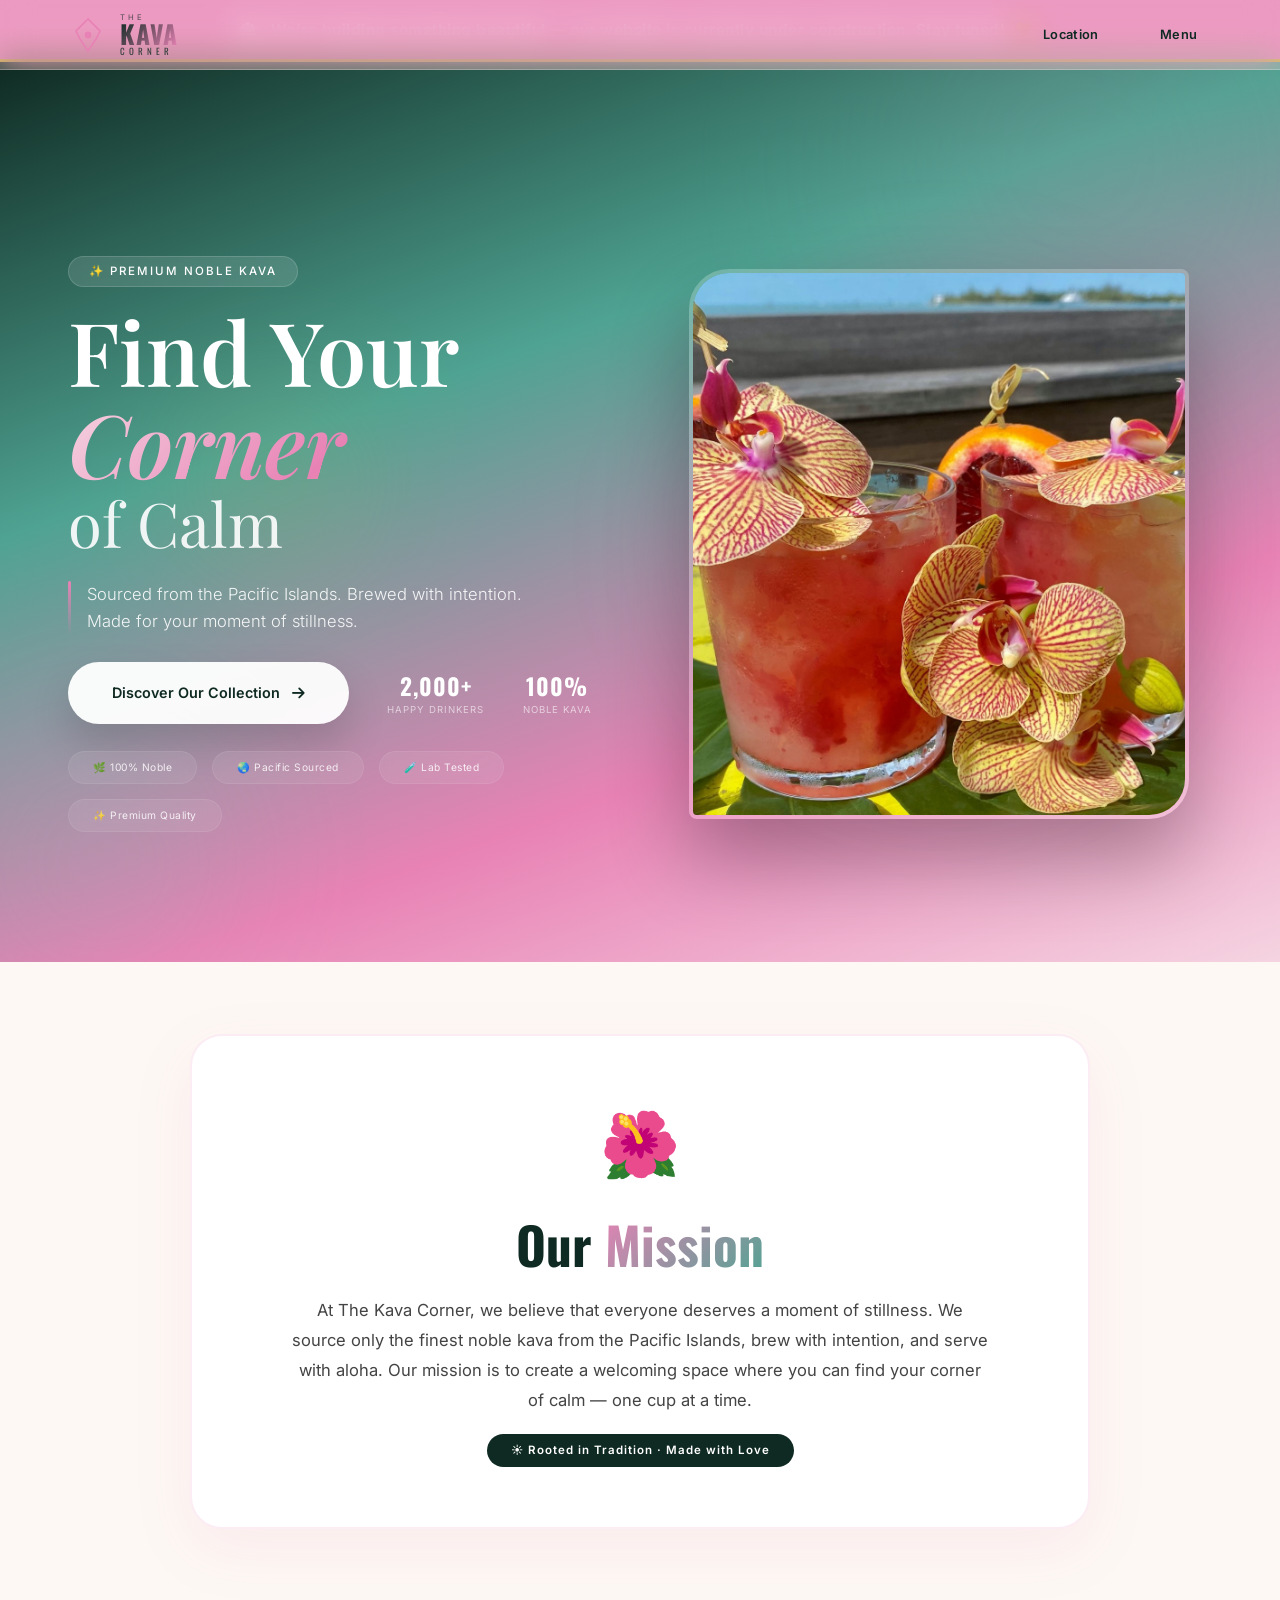
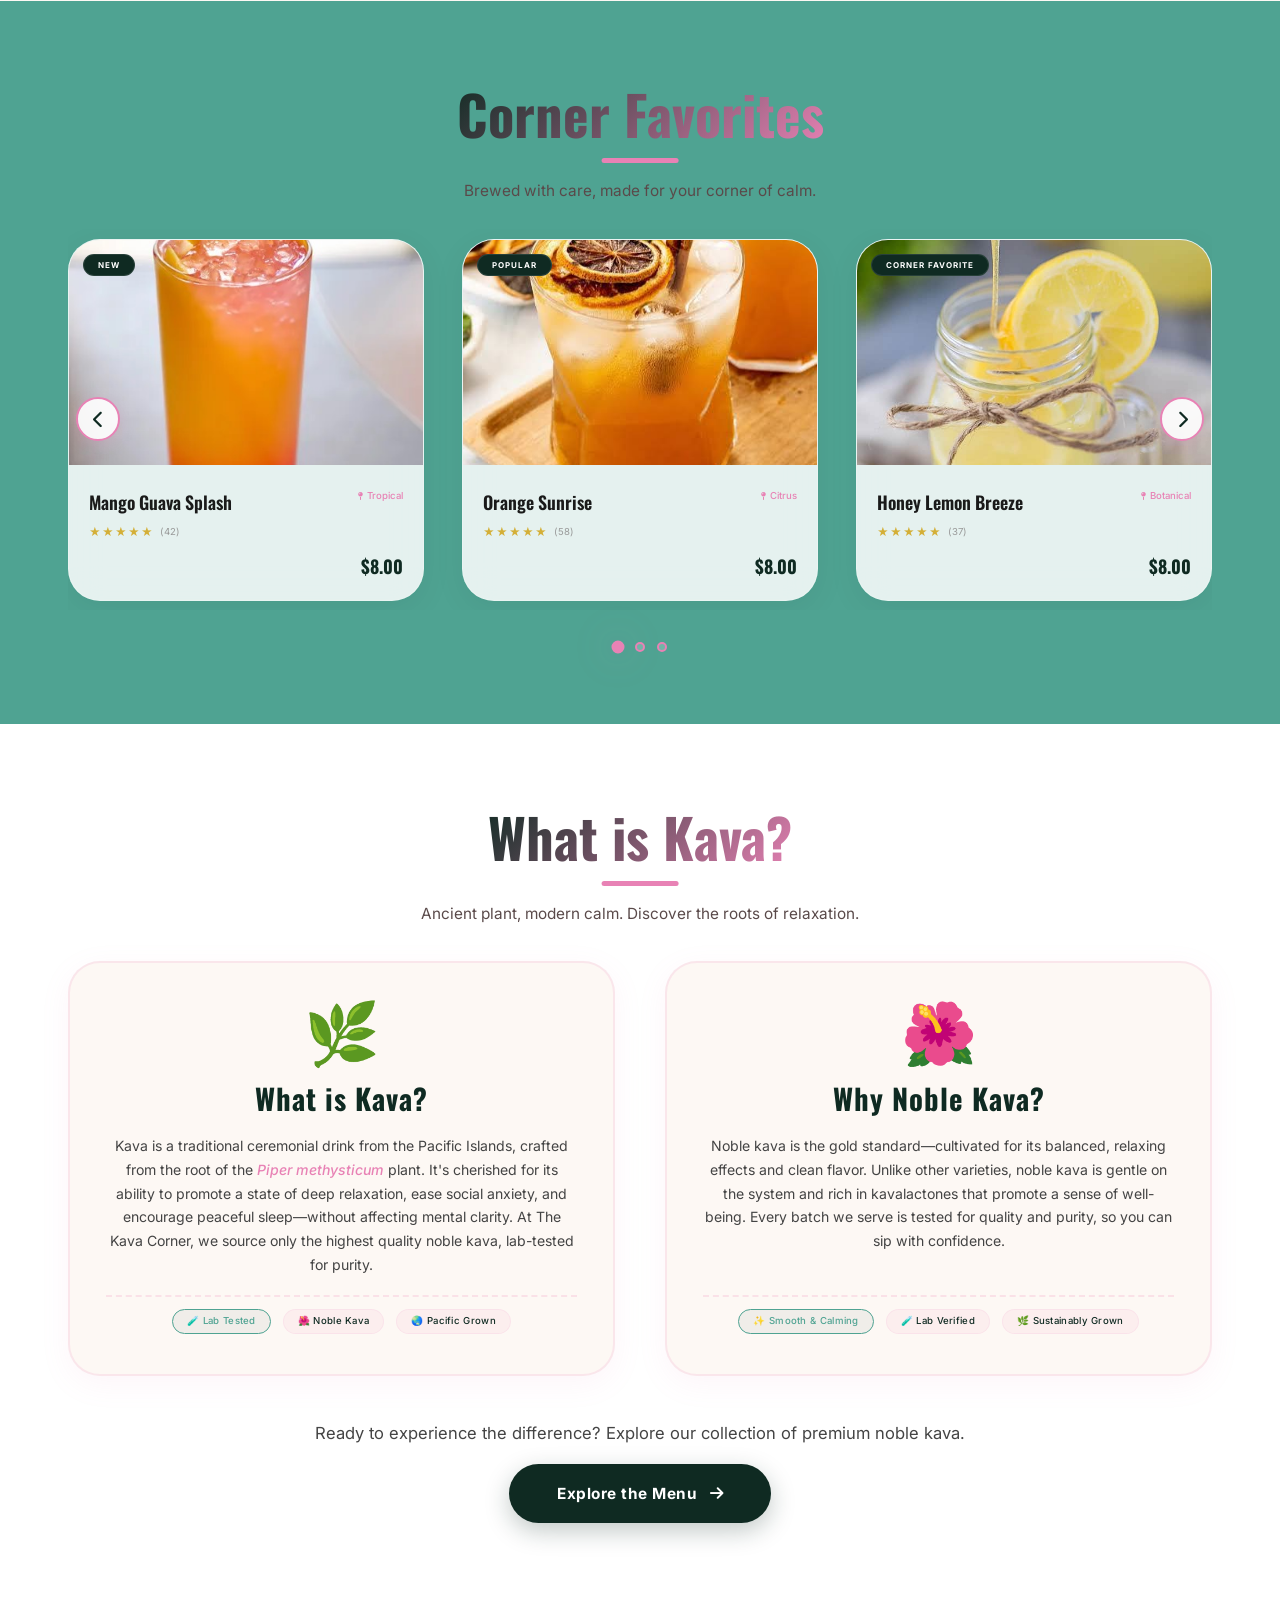
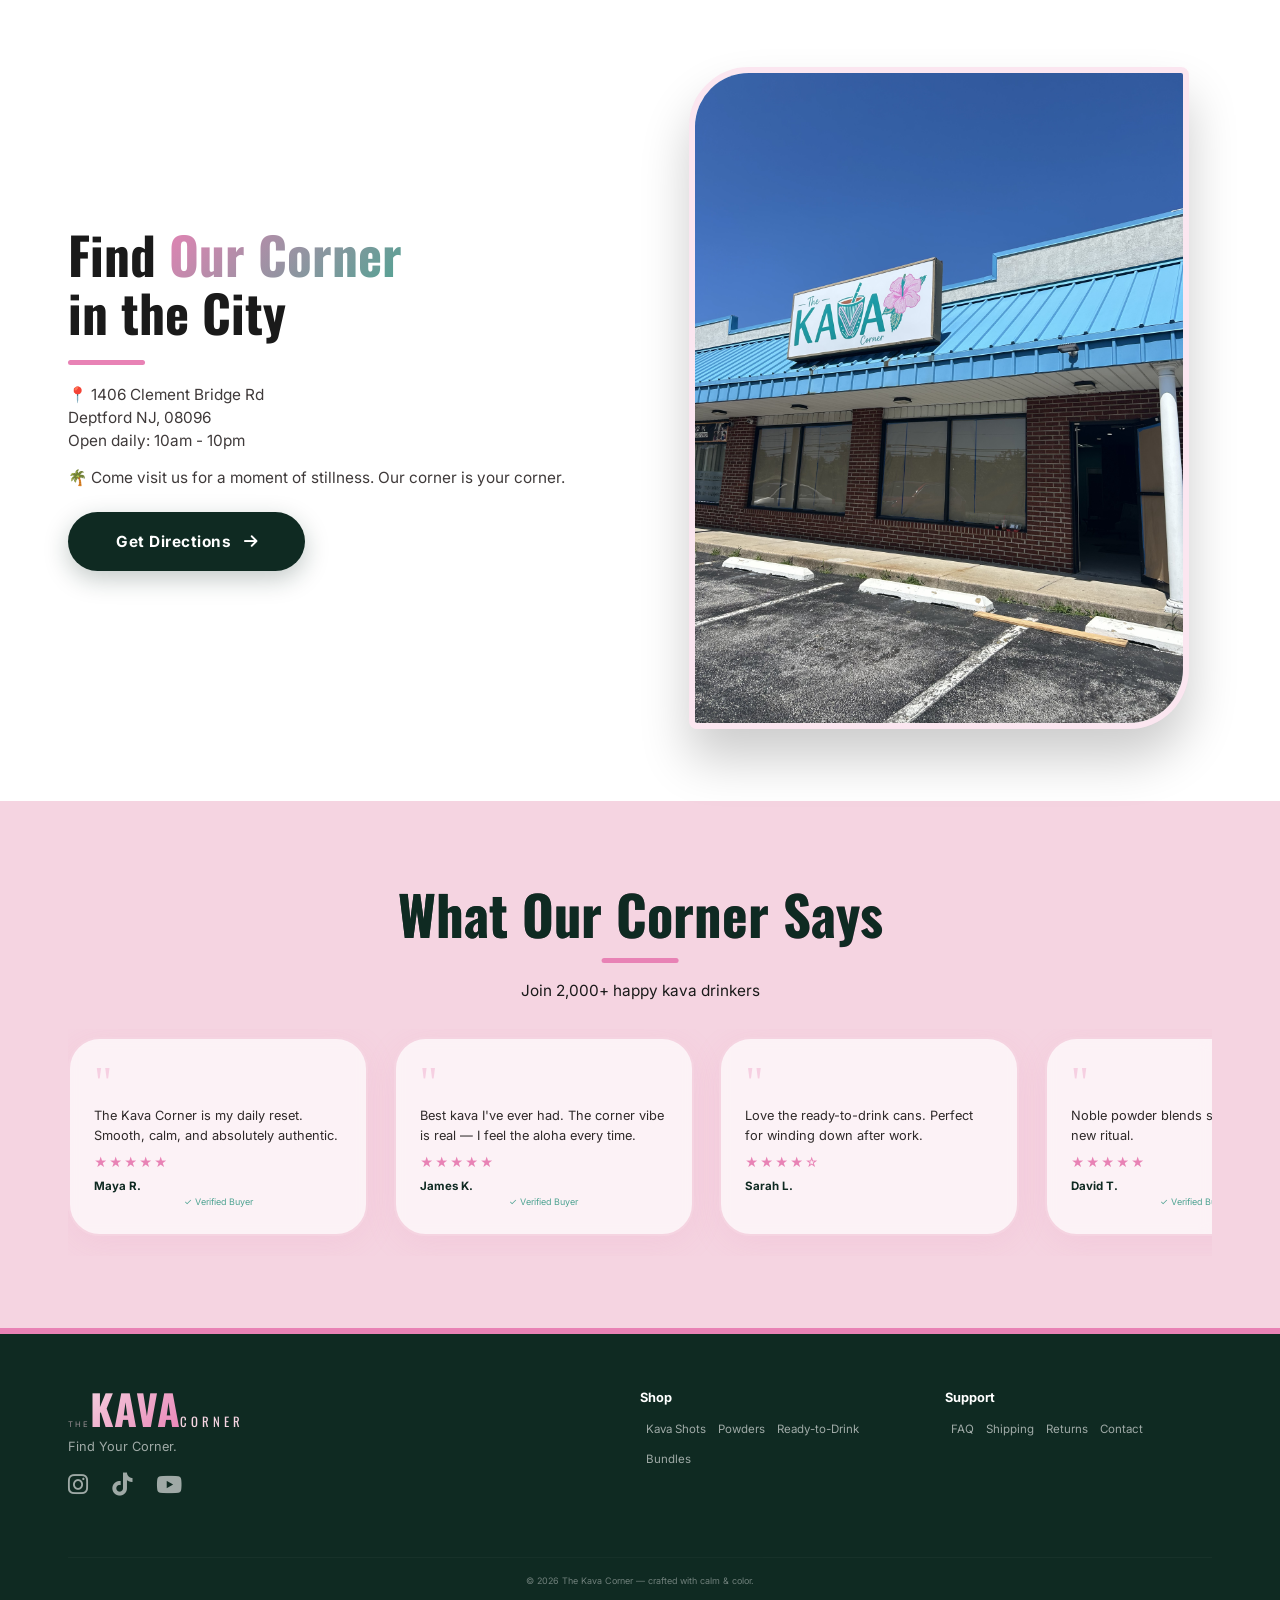
==== commit d9d88d85: "Add files via upload" ====
--- a/index2.html
+++ b/index2.html
@@ -1,580 +1,227 @@
 <!doctype html>
 <html lang="en">
-	<head>
-		<meta charset="UTF-8" />
-		<meta
-			name="viewport"
-			content="width=device-width, initial-scale=1.0, maximum-scale=5.0"
-		/>
-		<title>The Kava Corner · Hot Girls Drink Kava</title>
-		<meta
-			name="description"
-			content="Experience calm with The Kava Corner. Premium noble kava sourced from the Pacific Islands."
-		/>
-		<!-- Standard favicon -->
-		<link
-			rel="icon"
-			type="image/png"
-			sizes="32x32"
-			href="images/flowerlogo.png"
-		/>
-		<link
-			rel="icon"
-			type="image/png"
-			sizes="16x16"
-			href="images/flowerlogo.png"
-		/>
-		<!-- Apple touch icon for iOS -->
-		<link rel="apple-touch-icon" sizes="180x180" href="images/flowerlogo.png" />
-
-		<link rel="canonical" href="https://www.thekavacorner.com/" />
-		<meta property="og:title" content="The Kava Corner · Your Daily Calm" />
-		<meta
-			property="og:description"
-			content="Premium noble kava drinks for your moment of stillness."
-		/>
-		<meta name="twitter:card" content="summary_large_image" />
-
-		<!-- Fonts & Icons -->
-		<link rel="preconnect" href="https://fonts.googleapis.com" />
-		<link rel="preconnect" href="https://fonts.gstatic.com" crossorigin />
-		<link
-			href="https://fonts.googleapis.com/css2?family=Inter:opsz@14..32&family=Oswald:wght@400;500;700&family=Playfair+Display:ital,wght@0,600;1,500&display=swap"
-			rel="stylesheet"
-		/>
-		<link
-			rel="stylesheet"
-			href="https://cdnjs.cloudflare.com/ajax/libs/font-awesome/6.0.0-beta3/css/all.min.css"
-		/>
-
-		<!-- External CSS -->
-		<link rel="stylesheet" href="style.css" />
-	</head>
-	<body>
-		<!-- ===== HEADER ===== -->
-		<header id="mainHeader">
-			<div class="container nav-wrapper">
-				<a href="index.html" class="logo" aria-label="The Kava Corner home">
-					<span class="logo-icon">
-						<svg viewBox="0 0 100 100">
-							<path
-								d="M50 10 L20 40 L30 60 L50 90 L70 60 L80 40 L50 10 Z"
-								fill="none"
-								stroke="#E882B5"
-								stroke-width="4"
-							/>
-							<circle cx="50" cy="50" r="8" fill="#E882B5" />
-						</svg>
-					</span>
-					<span class="logo-text">
-						<span class="the">The</span>
-						<span class="kava">KAVA</span>
-						<span class="corner">Corner</span>
-					</span>
-				</a>
-				<nav class="nav-links" aria-label="Main navigation">
-					<a href="location.html">Location</a>
-					<a href="menu.html">Menu</a>
-				</nav>
-			</div>
-		</header>
-
-		<!-- ===== HERO - Premium Redesign ===== -->
-		<section class="hero-premium" aria-label="Hero banner">
-			<!-- Organic floating elements -->
-			<div class="hero-ornaments">
-				<div class="ornament leaf-1"></div>
-				<div class="ornament leaf-2"></div>
-				<div class="ornament circle-1"></div>
-				<div class="ornament circle-2"></div>
-			</div>
-
-			<div class="container hero-premium-grid">
-				<div class="hero-premium-content">
-					<div class="hero-badge">✨ Premium Noble Kava</div>
-					<h1 class="hero-premium-title">
-						Find Your
-						<span class="title-highlight">Corner</span>
-						<span class="title-sub">of Calm</span>
-					</h1>
-					<div class="hero-premium-desc">
-						<span class="desc-line"></span>
-						<p>
-							Sourced from the Pacific Islands. Brewed with intention. Made for
-							your moment of stillness.
-						</p>
-					</div>
-					<div class="hero-premium-cta">
-						<a href="menu.html" class="btn-premium-primary">
-							<span>Discover Our Collection</span>
-							<i class="fas fa-arrow-right"></i>
-						</a>
-						<div class="hero-premium-stats">
-							<div class="stat-item">
-								<span class="stat-number">2,000+</span>
-								<span class="stat-label">Happy Drinkers</span>
-							</div>
-							<div class="stat-item">
-								<span class="stat-number">100%</span>
-								<span class="stat-label">Noble Kava</span>
-							</div>
-						</div>
-					</div>
-					<div class="hero-premium-badges">
-						<span>🌿 100% Noble</span>
-						<span>🌏 Pacific Sourced</span>
-						<span>🧪 Lab Tested</span>
-						<span>✨ Premium Quality</span>
-					</div>
-				</div>
-				<div class="hero-premium-visual">
-					<div class="hero-premium-image-wrapper">
-						<div class="image-glow"></div>
-						<img
-							src="images/hero.jpg"
-							alt="Premium kava experience"
-							loading="lazy"
-							class="hero-premium-image"
-						/>
-					</div>
-				</div>
-			</div>
-		</section>
-
-		<!-- ===== PRODUCTS CAROUSEL - Premium ===== -->
-		<section
-			class="section-block-green"
-			aria-label="Featured kava products"
-			id="drinks"
-		>
-			<div class="container">
-				<div class="text-center reveal">
-					<h2 class="section-title">Corner Favorites</h2>
-					<p class="section-sub">
-						Brewed with care, made for your corner of calm.
-					</p>
-				</div>
-
-				<div class="product-carousel-wrapper">
-					<!-- Carousel Navigation Arrows -->
-					<button
-						class="carousel-arrow carousel-arrow-left"
-						id="prevArrow"
-						aria-label="Previous products"
-					>
-						<i class="fas fa-chevron-left"></i>
-					</button>
-					<button
-						class="carousel-arrow carousel-arrow-right"
-						id="nextArrow"
-						aria-label="Next products"
-					>
-						<i class="fas fa-chevron-right"></i>
-					</button>
-
-					<div class="product-carousel-track" id="productTrack">
-						<!-- ===== NEW PRODUCT 13: MANGO GUAVA SPLASH ===== -->
-						<div class="product-card-premium">
-							<div class="product-card-premium-image">
-								<img
-									src="images/mangoguavasplash.jpg"
-									alt="Mango Guava Splash"
-									loading="lazy"
-								/>
-								<span class="product-badge-premium">New</span>
-							</div>
-							<div class="product-card-premium-content">
-								<div class="product-meta">
-									<h3>Mango Guava Splash</h3>
-									<div class="product-origin">
-										<i class="fas fa-map-pin"></i>
-										<span>Tropical</span>
-									</div>
-								</div>
-								<div class="product-rating">
-									<span class="stars">★★★★★</span>
-									<span class="rating-count">(42)</span>
-								</div>
-								<div class="product-card-premium-footer">
-									<div class="product-price">
-										<span>$8.00</span>
-									</div>
-								</div>
-							</div>
-							<div class="product-hover-reveal">
-								<p class="quick-desc">
-									Tropical mango, guava, lime and kava. Sweet &amp; calming.
-								</p>
-							</div>
-						</div>
-
-						<!-- ===== NEW PRODUCT 14: ORANGE SUNRISE ===== -->
-						<div class="product-card-premium">
-							<div class="product-card-premium-image">
-								<img
-									src="images/orangesunrise.jpg"
-									alt="Orange Sunrise"
-									loading="lazy"
-								/>
-								<span class="product-badge-premium popular">Popular</span>
-							</div>
-							<div class="product-card-premium-content">
-								<div class="product-meta">
-									<h3>Orange Sunrise</h3>
-									<div class="product-origin">
-										<i class="fas fa-map-pin"></i>
-										<span>Citrus</span>
-									</div>
-								</div>
-								<div class="product-rating">
-									<span class="stars">★★★★★</span>
-									<span class="rating-count">(58)</span>
-								</div>
-								<div class="product-card-premium-footer">
-									<div class="product-price">
-										<span>$8.00</span>
-									</div>
-								</div>
-							</div>
-							<div class="product-hover-reveal">
-								<p class="quick-desc">
-									Orange, peach, lime and kratom. Bright &amp; refreshing.
-								</p>
-							</div>
-						</div>
-
-						<!-- ===== NEW PRODUCT 15: HONEY LEMON BREEZE ===== -->
-						<div class="product-card-premium">
-							<div class="product-card-premium-image">
-								<img
-									src="images/honeylemonbreeze.jpg"
-									alt="Honey Lemon Breeze"
-									loading="lazy"
-								/>
-								<span class="product-badge-premium">Corner Favorite</span>
-							</div>
-							<div class="product-card-premium-content">
-								<div class="product-meta">
-									<h3>Honey Lemon Breeze</h3>
-									<div class="product-origin">
-										<i class="fas fa-map-pin"></i>
-										<span>Botanical</span>
-									</div>
-								</div>
-								<div class="product-rating">
-									<span class="stars">★★★★★</span>
-									<span class="rating-count">(37)</span>
-								</div>
-								<div class="product-card-premium-footer">
-									<div class="product-price">
-										<span>$8.00</span>
-									</div>
-								</div>
-							</div>
-							<div class="product-hover-reveal">
-								<p class="quick-desc">
-									Lemon, lavender honey &amp; sparkling kava. Light &amp;
-									floral.
-								</p>
-							</div>
-						</div>
-
-						<div class="product-card-premium">
-							<div class="product-card-premium-image">
-								<img
-									src="images/drink3.jpg"
-									alt="Kava Extract"
-									loading="lazy"
-								/>
-								<span class="product-badge-premium premium-badge">Premium</span>
-							</div>
-							<div class="product-card-premium-content">
-								<div class="product-meta">
-									<h3>Kava Extract</h3>
-									<div class="product-origin">
-										<i class="fas fa-map-pin"></i>
-										<span>Vanuatu</span>
-									</div>
-								</div>
-								<div class="product-rating">
-									<span class="stars">★★★★★</span>
-									<span class="rating-count">(145)</span>
-								</div>
-								<div class="product-card-premium-footer">
-									<div class="product-price">
-										<span>$42.00</span>
-									</div>
-								</div>
-							</div>
-							<div class="product-hover-reveal">
-								<p class="quick-desc">
-									Potent kava extract for the ultimate experience.
-								</p>
-							</div>
-						</div>
-
-						<div class="product-card-premium">
-							<div class="product-card-premium-image">
-								<img
-									src="images/drink5.jpg"
-									alt="Kava Extract"
-									loading="lazy"
-								/>
-								<span class="product-badge-premium premium-badge">Premium</span>
-							</div>
-							<div class="product-card-premium-content">
-								<div class="product-meta">
-									<h3>Kava Extract</h3>
-									<div class="product-origin">
-										<i class="fas fa-map-pin"></i>
-										<span>Vanuatu</span>
-									</div>
-								</div>
-								<div class="product-rating">
-									<span class="stars">★★★★★</span>
-									<span class="rating-count">(145)</span>
-								</div>
-								<div class="product-card-premium-footer">
-									<div class="product-price">
-										<span>$42.00</span>
-									</div>
-								</div>
-							</div>
-							<div class="product-hover-reveal">
-								<p class="quick-desc">
-									Potent kava extract for the ultimate experience.
-								</p>
-							</div>
-						</div>
-
-						<div class="product-card-premium">
-							<div class="product-card-premium-image">
-								<img
-									src="images/drink4.jpg"
-									alt="Kava Extract"
-									loading="lazy"
-								/>
-								<span class="product-badge-premium premium-badge">Premium</span>
-							</div>
-							<div class="product-card-premium-content">
-								<div class="product-meta">
-									<h3>Kava Extract</h3>
-									<div class="product-origin">
-										<i class="fas fa-map-pin"></i>
-										<span>Vanuatu</span>
-									</div>
-								</div>
-								<div class="product-rating">
-									<span class="stars">★★★★★</span>
-									<span class="rating-count">(145)</span>
-								</div>
-								<div class="product-card-premium-footer">
-									<div class="product-price">
-										<span>$42.00</span>
-									</div>
-								</div>
-							</div>
-							<div class="product-hover-reveal">
-								<p class="quick-desc">
-									Potent kava extract for the ultimate experience.
-								</p>
-							</div>
-						</div>
-						<!-- Product 12 -->
-						<div class="product-card-premium">
-							<div class="product-card-premium-image">
-								<img
-									src="images/drink2.jpg"
-									alt="Kava Extract"
-									loading="lazy"
-								/>
-								<span class="product-badge-premium premium-badge">Premium</span>
-							</div>
-							<div class="product-card-premium-content">
-								<div class="product-meta">
-									<h3>Kava Extract</h3>
-									<div class="product-origin">
-										<i class="fas fa-map-pin"></i>
-										<span>Vanuatu</span>
-									</div>
-								</div>
-								<div class="product-rating">
-									<span class="stars">★★★★★</span>
-									<span class="rating-count">(145)</span>
-								</div>
-								<div class="product-card-premium-footer">
-									<div class="product-price">
-										<span>$42.00</span>
-									</div>
-								</div>
-							</div>
-							<div class="product-hover-reveal">
-								<p class="quick-desc">
-									Potent kava extract for the ultimate experience.
-								</p>
-							</div>
-						</div>
-					</div>
-				</div>
-
-				<!-- Carousel Navigation Dots -->
-				<div class="carousel-dots" id="carouselDots"></div>
-			</div>
-		</section>
-
-		<!-- ===== WHAT IS KAVA & KRATOM? ===== -->
-		<section
-			class="section-block-white"
-			aria-label="Learn about Kava and Kratom"
-			id="about"
-		>
-			<div class="container">
-				<div class="text-center reveal">
-					<h2 class="section-title">Kava & Kratom</h2>
-					<p class="section-sub">
-						Ancient plants, modern calm. Discover the roots of relaxation.
-					</p>
-				</div>
-
-				<div class="info-grid">
-					<!-- Kava Card -->
-					<div class="info-card reveal">
-						<div class="info-card-icon">🌿</div>
-						<h3>What is Kava?</h3>
-						<p>
-							Kava is a traditional ceremonial drink from the Pacific Islands,
-							crafted from the root of the
-							<em>Piper methysticum</em> plant. It's cherished for its ability
-							to promote a state of deep relaxation, ease social anxiety, and
-							encourage peaceful sleep—without affecting mental clarity. At The
-							Kava Corner, we source only the highest quality noble kava,
-							lab-tested for purity.
-						</p>
-						<div class="info-card-badge">
-							<span>🧪 Lab Tested</span>
-							<span>🌺 Noble Kava</span>
-							<span>🌏 Pacific Grown</span>
-						</div>
-					</div>
-
-					<!-- Kratom Card -->
-					<div class="info-card reveal">
-						<div class="info-card-icon">🍃</div>
-						<h3>What is Kratom?</h3>
-						<p>
-							Kratom comes from the leaves of the
-							<em>Mitragyna speciosa</em> tree, native to Southeast Asia. It's
-							known for its versatile effects—smaller amounts can uplift and
-							energize, while larger amounts can provide profound relaxation and
-							comfort. We offer premium kratom strains, carefully selected for
-							quality and consistency, to help you find your perfect balance.
-						</p>
-						<div class="info-card-badge">
-							<span>🌱 Premium Strains</span>
-							<span>⚖️ Balanced Effects</span>
-							<span>🌾 Sustainably Sourced</span>
-						</div>
-					</div>
-				</div>
-
-				<!-- Call to Action -->
-				<div class="info-cta text-center reveal">
-					<p>
-						Ready to experience the difference? Explore our collection of
-						premium kava and kratom.
-					</p>
-					<a href="menu.html" class="btn-primary">
-						Explore the Menu
-						<i class="fas fa-arrow-right" style="margin-left: 8px"></i>
-					</a>
-				</div>
-			</div>
-		</section>
-
-		<!-- ===== LOCATION SECTION ===== -->
-		<section class="section-block-white" aria-label="Location" id="location">
-			<div class="container split-layout">
-				<div class="split-text reveal">
-					<h2>Find <span>Our Corner</span><br />in the City</h2>
-					<div class="divider-line"></div>
-					<p>
-						📍 1406 Clement Bridge Rd <br />Deptford NJ, 08096<br />Open daily:
-						10am - 10pm
-					</p>
-					<p>
-						🌴 Come visit us for a moment of stillness. Our corner is your
-						corner.
-					</p>
-					<a href="location.html" class="btn-primary" style="margin-top: 10px"
-						>Get Directions
-						<i class="fas fa-arrow-right" style="margin-left: 8px"></i
-					></a>
-				</div>
-				<div class="split-image reveal">
-					<div class="drink-placeholder">
-						<img
-							src="images/store.jpg"
-							alt="Kava corner location"
-							loading="lazy"
-						/>
-					</div>
-				</div>
-			</div>
-		</section>
-
-		<!-- ===== TESTIMONIALS ===== -->
-		<section class="section-block-pink" aria-label="Customer testimonials">
-			<div class="container">
-				<div class="text-center reveal">
-					<h2
-						class="section-title"
-						style="-webkit-text-fill-color: var(--green-deep)"
-					>
-						What Our Corner Says
-					</h2>
-					<p class="section-sub" style="color: var(--text-dark)">
-						Join 2,000+ happy kava drinkers
-					</p>
-				</div>
-				<div class="testimonial-carousel" id="testiCarousel"></div>
-			</div>
-		</section>
-
-		<!-- ===== FOOTER ===== -->
-		<footer>
-			<div class="container footer-inner">
-				<div class="footer-logo">
-					<span class="the">The</span>
-					<span class="kava">KAVA</span>
-					<span class="corner">Corner</span>
-					<p class="footer-tagline">Find Your Corner.</p>
-					<div class="social-icons">
-						<a
-							href="https://www.instagram.com/thekavacorner/"
-							aria-label="Instagram"
-							><i class="fab fa-instagram"></i
-						></a>
-						<a href="#" aria-label="TikTok"><i class="fab fa-tiktok"></i></a>
-						<a href="#" aria-label="YouTube"><i class="fab fa-youtube"></i></a>
-					</div>
-				</div>
-				<div class="footer-links">
-					<h4>Shop</h4>
-					<a href="menu.html">Kava Shots</a><a href="menu.html">Powders</a
-					><a href="menu.html">Ready-to-Drink</a><a href="menu.html">Bundles</a>
-				</div>
-				<div class="footer-links">
-					<h4>Support</h4>
-					<a href="#">FAQ</a><a href="#">Shipping</a><a href="#">Returns</a
-					><a href="#">Contact</a>
-				</div>
-				<div class="footer-copy">
-					&copy; 2026 The Kava Corner — crafted with calm &amp; color.
-				</div>
-			</div>
-		</footer>
-
-		<!-- External JavaScript -->
-		<script src="script.js"></script>
-	</body>
-</html>
+<head>
+  <meta charset="UTF-8" />
+  <meta name="viewport" content="width=device-width, initial-scale=1.0, maximum-scale=5.0" />
+  <title>The Kava Corner · Coming Soon</title>
+  <meta name="description" content="Experience calm with The Kava Corner. Premium noble kava sourced from the Pacific Islands." />
+  <link rel="icon" type="image/png" sizes="32x32" href="images/flowerlogo.png" />
+  <link rel="icon" type="image/png" sizes="16x16" href="images/flowerlogo.png" />
+  <link rel="apple-touch-icon" sizes="180x180" href="images/flowerlogo.png" />
+  <link rel="canonical" href="https://www.thekavacorner.com/" />
+  <meta property="og:title" content="The Kava Corner · Your Daily Calm" />
+  <meta property="og:description" content="Premium noble kava drinks for your moment of stillness." />
+  <meta name="twitter:card" content="summary_large_image" />
+  <link rel="preconnect" href="https://fonts.googleapis.com" />
+  <link rel="preconnect" href="https://fonts.gstatic.com" crossorigin />
+  <link href="https://fonts.googleapis.com/css2?family=Inter:opsz@14..32&family=Oswald:wght@400;500;700&family=Playfair+Display:ital,wght@0,600;1,500&display=swap" rel="stylesheet" />
+  <link rel="stylesheet" href="https://cdnjs.cloudflare.com/ajax/libs/font-awesome/6.0.0-beta3/css/all.min.css" />
+  <link rel="stylesheet" href="style.css" />
+</head>
+<body>
+  <!-- UNDER CONSTRUCTION BANNER -->
+  <div class="under-construction">
+    <i class="fas fa-hard-hat"></i> We're building something beautiful — our website is currently under construction. Stay tuned! <i class="fas fa-heart" style="color:#D4AF37;margin-left:6px;"></i>
+  </div>
+
+  <!-- ===== HEADER ===== -->
+  <header id="mainHeader">
+    <div class="container nav-wrapper">
+      <a href="index.html" class="logo" aria-label="The Kava Corner home">
+        <span class="logo-icon"><svg viewBox="0 0 100 100"><path d="M50 10 L20 40 L30 60 L50 90 L70 60 L80 40 L50 10 Z" fill="none" stroke="#E882B5" stroke-width="4"/><circle cx="50" cy="50" r="8" fill="#E882B5"/></svg></span>
+        <span class="logo-text"><span class="the">The</span><span class="kava">KAVA</span><span class="corner">Corner</span></span>
+      </a>
+      <nav class="nav-links" aria-label="Main navigation">
+        <a href="location.html">Location</a>
+        <a href="menu.html">Menu</a>
+      </nav>
+    </div>
+  </header>
+
+  <!-- ===== HERO ===== -->
+  <section class="hero-premium" aria-label="Hero banner">
+    <div class="hero-ornaments"><div class="ornament leaf-1"></div><div class="ornament leaf-2"></div><div class="ornament circle-1"></div><div class="ornament circle-2"></div></div>
+    <div class="container hero-premium-grid">
+      <div class="hero-premium-content">
+        <div class="hero-badge">✨ Premium Noble Kava</div>
+        <h1 class="hero-premium-title">Find Your <span class="title-highlight">Corner</span><span class="title-sub">of Calm</span></h1>
+        <div class="hero-premium-desc"><span class="desc-line"></span><p>Sourced from the Pacific Islands. Brewed with intention. Made for your moment of stillness.</p></div>
+        <div class="hero-premium-cta">
+          <a href="menu.html" class="btn-premium-primary"><span>Discover Our Collection</span><i class="fas fa-arrow-right"></i></a>
+          <div class="hero-premium-stats"><div class="stat-item"><span class="stat-number">2,000+</span><span class="stat-label">Happy Drinkers</span></div><div class="stat-item"><span class="stat-number">100%</span><span class="stat-label">Noble Kava</span></div></div>
+        </div>
+        <div class="hero-premium-badges"><span>🌿 100% Noble</span><span>🌏 Pacific Sourced</span><span>🧪 Lab Tested</span><span>✨ Premium Quality</span></div>
+      </div>
+      <div class="hero-premium-visual">
+        <div class="hero-premium-image-wrapper"><div class="image-glow"></div><img src="images/hero.jpg" alt="Premium kava experience" loading="lazy" class="hero-premium-image" /></div>
+      </div>
+    </div>
+  </section>
+
+  <!-- ===== MISSION STATEMENT ===== -->
+  <section class="mission-section" aria-label="Our mission">
+    <div class="container">
+      <div class="mission-card reveal">
+        <span class="mission-icon">🌺</span>
+        <h2>Our <span>Mission</span></h2>
+        <p>At The Kava Corner, we believe that everyone deserves a moment of stillness. We source only the finest noble kava from the Pacific Islands, brew with intention, and serve with aloha. Our mission is to create a welcoming space where you can find your corner of calm — one cup at a time.</p>
+        <span class="mission-tag">☀️ Rooted in Tradition · Made with Love</span>
+      </div>
+    </div>
+  </section>
+
+  <!-- ===== PRODUCTS CAROUSEL ===== -->
+  <section class="section-block-green" aria-label="Featured kava products" id="drinks">
+    <div class="container">
+      <div class="text-center reveal">
+        <h2 class="section-title">Corner Favorites</h2>
+        <p class="section-sub">Brewed with care, made for your corner of calm.</p>
+      </div>
+      <div class="product-carousel-wrapper">
+        <button class="carousel-arrow carousel-arrow-left" id="prevArrow" aria-label="Previous products"><i class="fas fa-chevron-left"></i></button>
+        <button class="carousel-arrow carousel-arrow-right" id="nextArrow" aria-label="Next products"><i class="fas fa-chevron-right"></i></button>
+        <div class="product-carousel-track" id="productTrack">
+          <!-- Product 1: Mango Guava Splash -->
+          <div class="product-card-premium">
+            <div class="product-card-premium-image"><img src="images/mangoguavasplash.jpg" alt="Mango Guava Splash" loading="lazy" /><span class="product-badge-premium">New</span></div>
+            <div class="product-card-premium-content">
+              <div class="product-meta"><h3>Mango Guava Splash</h3><div class="product-origin"><i class="fas fa-map-pin"></i><span>Tropical</span></div></div>
+              <div class="product-rating"><span class="stars">★★★★★</span><span class="rating-count">(42)</span></div>
+              <div class="product-card-premium-footer"><div class="product-price"><span>$8.00</span></div></div>
+            </div>
+            <div class="product-hover-reveal"><p class="quick-desc">Tropical mango, guava, lime and kava. Sweet &amp; calming.</p></div>
+          </div>
+          <!-- Product 2: Orange Sunrise -->
+          <div class="product-card-premium">
+            <div class="product-card-premium-image"><img src="images/orangesunrise.jpg" alt="Orange Sunrise" loading="lazy" /><span class="product-badge-premium popular">Popular</span></div>
+            <div class="product-card-premium-content">
+              <div class="product-meta"><h3>Orange Sunrise</h3><div class="product-origin"><i class="fas fa-map-pin"></i><span>Citrus</span></div></div>
+              <div class="product-rating"><span class="stars">★★★★★</span><span class="rating-count">(58)</span></div>
+              <div class="product-card-premium-footer"><div class="product-price"><span>$8.00</span></div></div>
+            </div>
+            <div class="product-hover-reveal"><p class="quick-desc">Orange, peach, lime and kava. Bright, citrusy &amp; refreshing.</p></div>
+          </div>
+          <!-- Product 3: Honey Lemon Breeze -->
+          <div class="product-card-premium">
+            <div class="product-card-premium-image"><img src="images/honeylemonbreeze.jpg" alt="Honey Lemon Breeze" loading="lazy" /><span class="product-badge-premium">Corner Favorite</span></div>
+            <div class="product-card-premium-content">
+              <div class="product-meta"><h3>Honey Lemon Breeze</h3><div class="product-origin"><i class="fas fa-map-pin"></i><span>Botanical</span></div></div>
+              <div class="product-rating"><span class="stars">★★★★★</span><span class="rating-count">(37)</span></div>
+              <div class="product-card-premium-footer"><div class="product-price"><span>$8.00</span></div></div>
+            </div>
+            <div class="product-hover-reveal"><p class="quick-desc">Lemon, lavender honey &amp; sparkling kava. Light &amp; floral.</p></div>
+          </div>
+          <!-- Product 4 -->
+          <div class="product-card-premium">
+            <div class="product-card-premium-image"><img src="images/drink3.jpg" alt="Kava Extract" loading="lazy" /><span class="product-badge-premium premium-badge">Premium</span></div>
+            <div class="product-card-premium-content">
+              <div class="product-meta"><h3>Kava Extract</h3><div class="product-origin"><i class="fas fa-map-pin"></i><span>Vanuatu</span></div></div>
+              <div class="product-rating"><span class="stars">★★★★★</span><span class="rating-count">(145)</span></div>
+              <div class="product-card-premium-footer"><div class="product-price"><span>$42.00</span></div></div>
+            </div>
+            <div class="product-hover-reveal"><p class="quick-desc">Potent kava extract for the ultimate experience.</p></div>
+          </div>
+          <!-- Product 5 -->
+          <div class="product-card-premium">
+            <div class="product-card-premium-image"><img src="images/drink5.jpg" alt="Kava Extract" loading="lazy" /><span class="product-badge-premium premium-badge">Premium</span></div>
+            <div class="product-card-premium-content">
+              <div class="product-meta"><h3>Kava Extract</h3><div class="product-origin"><i class="fas fa-map-pin"></i><span>Vanuatu</span></div></div>
+              <div class="product-rating"><span class="stars">★★★★★</span><span class="rating-count">(145)</span></div>
+              <div class="product-card-premium-footer"><div class="product-price"><span>$42.00</span></div></div>
+            </div>
+            <div class="product-hover-reveal"><p class="quick-desc">Potent kava extract for the ultimate experience.</p></div>
+          </div>
+          <!-- Product 6 -->
+          <div class="product-card-premium">
+            <div class="product-card-premium-image"><img src="images/drink4.jpg" alt="Kava Extract" loading="lazy" /><span class="product-badge-premium premium-badge">Premium</span></div>
+            <div class="product-card-premium-content">
+              <div class="product-meta"><h3>Kava Extract</h3><div class="product-origin"><i class="fas fa-map-pin"></i><span>Vanuatu</span></div></div>
+              <div class="product-rating"><span class="stars">★★★★★</span><span class="rating-count">(145)</span></div>
+              <div class="product-card-premium-footer"><div class="product-price"><span>$42.00</span></div></div>
+            </div>
+            <div class="product-hover-reveal"><p class="quick-desc">Potent kava extract for the ultimate experience.</p></div>
+          </div>
+          <!-- Product 7 -->
+          <div class="product-card-premium">
+            <div class="product-card-premium-image"><img src="images/drink2.jpg" alt="Kava Extract" loading="lazy" /><span class="product-badge-premium premium-badge">Premium</span></div>
+            <div class="product-card-premium-content">
+              <div class="product-meta"><h3>Kava Extract</h3><div class="product-origin"><i class="fas fa-map-pin"></i><span>Vanuatu</span></div></div>
+              <div class="product-rating"><span class="stars">★★★★★</span><span class="rating-count">(145)</span></div>
+              <div class="product-card-premium-footer"><div class="product-price"><span>$42.00</span></div></div>
+            </div>
+            <div class="product-hover-reveal"><p class="quick-desc">Potent kava extract for the ultimate experience.</p></div>
+          </div>
+        </div>
+      </div>
+      <div class="carousel-dots" id="carouselDots"></div>
+    </div>
+  </section>
+
+  <!-- ===== WHAT IS KAVA? ===== -->
+  <section class="section-block-white" aria-label="Learn about Kava" id="about">
+    <div class="container">
+      <div class="text-center reveal">
+        <h2 class="section-title">What is Kava?</h2>
+        <p class="section-sub">Ancient plant, modern calm. Discover the roots of relaxation.</p>
+      </div>
+      <div class="info-grid">
+        <div class="info-card reveal">
+          <div class="info-card-icon">🌿</div>
+          <h3>What is Kava?</h3>
+          <p>Kava is a traditional ceremonial drink from the Pacific Islands, crafted from the root of the <em>Piper methysticum</em> plant. It's cherished for its ability to promote a state of deep relaxation, ease social anxiety, and encourage peaceful sleep—without affecting mental clarity. At The Kava Corner, we source only the highest quality noble kava, lab-tested for purity.</p>
+          <div class="info-card-badge"><span>🧪 Lab Tested</span><span>🌺 Noble Kava</span><span>🌏 Pacific Grown</span></div>
+        </div>
+        <div class="info-card reveal">
+          <div class="info-card-icon">🌺</div>
+          <h3>Why Noble Kava?</h3>
+          <p>Noble kava is the gold standard—cultivated for its balanced, relaxing effects and clean flavor. Unlike other varieties, noble kava is gentle on the system and rich in kavalactones that promote a sense of well-being. Every batch we serve is tested for quality and purity, so you can sip with confidence.</p>
+          <div class="info-card-badge"><span>✨ Smooth &amp; Calming</span><span>🧪 Lab Verified</span><span>🌿 Sustainably Grown</span></div>
+        </div>
+      </div>
+      <div class="info-cta text-center reveal">
+        <p>Ready to experience the difference? Explore our collection of premium noble kava.</p>
+        <a href="menu.html" class="btn-primary">Explore the Menu <i class="fas fa-arrow-right" style="margin-left:8px"></i></a>
+      </div>
+    </div>
+  </section>
+
+  <!-- ===== LOCATION SECTION ===== -->
+  <section class="section-block-white" aria-label="Location" id="location">
+    <div class="container split-layout">
+      <div class="split-text reveal">
+        <h2>Find <span>Our Corner</span><br />in the City</h2>
+        <div class="divider-line"></div>
+        <p>📍 1406 Clement Bridge Rd <br />Deptford NJ, 08096<br />Open daily: 10am - 10pm</p>
+        <p>🌴 Come visit us for a moment of stillness. Our corner is your corner.</p>
+        <a href="location.html" class="btn-primary" style="margin-top:10px">Get Directions <i class="fas fa-arrow-right" style="margin-left:8px"></i></a>
+      </div>
+      <div class="split-image reveal">
+        <div class="drink-placeholder"><img src="images/store.jpg" alt="Kava corner location" loading="lazy" /></div>
+      </div>
+    </div>
+  </section>
+
+  <!-- ===== TESTIMONIALS ===== -->
+  <section class="section-block-pink" aria-label="Customer testimonials">
+    <div class="container">
+      <div class="text-center reveal">
+        <h2 class="section-title" style="-webkit-text-fill-color:var(--green-deep)">What Our Corner Says</h2>
+        <p class="section-sub" style="color:var(--text-dark)">Join 2,000+ happy kava drinkers</p>
+      </div>
+      <div class="testimonial-carousel" id="testiCarousel"></div>
+    </div>
+  </section>
+
+  <!-- ===== FOOTER ===== -->
+  <footer>
+    <div class="container footer-inner">
+      <div class="footer-logo"><span class="the">The</span><span class="kava">KAVA</span><span class="corner">Corner</span><p class="footer-tagline">Find Your Corner.</p><div class="social-icons"><a href="https://www.instagram.com/thekavacorner/" aria-label="Instagram"><i class="fab fa-instagram"></i></a><a href="#" aria-label="TikTok"><i class="fab fa-tiktok"></i></a><a href="#" aria-label="YouTube"><i class="fab fa-youtube"></i></a></div></div>
+      <div class="footer-links"><h4>Shop</h4><a href="menu.html">Kava Shots</a><a href="menu.html">Powders</a><a href="menu.html">Ready-to-Drink</a><a href="menu.html">Bundles</a></div>
+      <div class="footer-links"><h4>Support</h4><a href="#">FAQ</a><a href="#">Shipping</a><a href="#">Returns</a><a href="#">Contact</a></div>
+      <div class="footer-copy">&copy; 2026 The Kava Corner — crafted with calm &amp; color.</div>
+    </div>
+  </footer>
+
+  <script src="script.js"></script>
+</body>
+</html>
--- a/style.css
+++ b/style.css
@@ -3,1469 +3,208 @@
    DYNAMIC RESPONSIVE · fluid typography · flexible grid
    ============================================================ */
 
-/* ----- CUSTOM PROPERTIES (Premium Refined) ----- */
 :root {
-    --green-deep: #0F2A22;
-    --green-mid: #4FA392;
-    --green-light: #7ECFC0;
-    --pink-rich: #E882B5;
-    --pink-soft: #F5D4E1;
-    --pink-glow: rgba(232, 130, 181, 0.2);
-    --gold: #D4AF37;
-    --cream-warm: #FDF8F4;
-    --white: #FFFFFF;
-    --text-dark: #1A1A1A;
-    --shadow-glass: 0 12px 40px rgba(232, 130, 181, 0.15);
-    --radius-card: clamp(20px, 4vw, 32px);
-    --radius-btn: 60px;
-    --transition: 0.4s cubic-bezier(0.34, 1.56, 0.64, 1);
-    --space-section: clamp(40px, 8vh, 80px);
+  --green-deep: #0F2A22;
+  --green-mid: #4FA392;
+  --green-light: #7ECFC0;
+  --pink-rich: #E882B5;
+  --pink-soft: #F5D4E1;
+  --pink-glow: rgba(232, 130, 181, 0.2);
+  --gold: #D4AF37;
+  --cream-warm: #FDF8F4;
+  --white: #FFFFFF;
+  --text-dark: #1A1A1A;
+  --shadow-glass: 0 12px 40px rgba(232, 130, 181, 0.15);
+  --radius-card: clamp(20px, 4vw, 32px);
+  --radius-btn: 60px;
+  --transition: 0.4s cubic-bezier(0.34, 1.56, 0.64, 1);
+  --space-section: clamp(40px, 8vh, 80px);
 }
 
-/* ----- RESET & BASE ----- */
-* {
-    margin: 0;
-    padding: 0;
-    box-sizing: border-box;
-}
-html {
-    scroll-behavior: smooth;
-}
-body {
-    font-family: 'Inter', sans-serif;
-    background: var(--cream-warm);
-    color: var(--text-dark);
-    line-height: 1.5;
-    -webkit-font-smoothing: antialiased;
-    overflow-x: hidden;
-}
-img {
-    max-width: 100%;
-    height: auto;
-    display: block;
-}
-.container {
-    max-width: 1240px;
-    margin: 0 auto;
-    padding: 0 clamp(16px, 4vw, 48px);
-    width: 100%;
-}
-
-/* ----- BUTTONS ----- */
-.btn-primary {
-    display: inline-block;
-    background: var(--green-deep);
-    color: var(--white);
-    padding: clamp(12px, 2vw, 18px) clamp(24px, 4vw, 48px);
-    border-radius: var(--radius-btn);
-    font-weight: 700;
-    text-decoration: none;
-    transition: var(--transition);
-    border: none;
-    font-size: clamp(0.9rem, 1.2vw, 1.1rem);
-    letter-spacing: 0.5px;
-    box-shadow: 0 8px 24px rgba(15, 42, 34, 0.25);
-    cursor: pointer;
-    text-align: center;
-}
-.btn-primary:hover {
-    background: var(--pink-rich);
-    color: var(--white);
-    transform: translateY(-3px);
-    box-shadow: 0 14px 36px rgba(232, 130, 181, 0.45);
-}
-.btn-primary:active {
-    transform: scale(0.97);
-}
+* { margin:0; padding:0; box-sizing:border-box; }
+html { scroll-behavior:smooth; }
+body { font-family:'Inter',sans-serif; background:#FDF8F4; color:#1A1A1A; line-height:1.5; -webkit-font-smoothing:antialiased; overflow-x:hidden; }
+img { max-width:100%; height:auto; display:block; }
+.container { max-width:1240px; margin:0 auto; padding:0 clamp(16px,4vw,48px); width:100%; }
+
+.btn-primary { display:inline-block; background:#0F2A22; color:#fff; padding:clamp(12px,2vw,18px) clamp(24px,4vw,48px); border-radius:60px; font-weight:700; text-decoration:none; transition:0.4s cubic-bezier(0.34,1.56,0.64,1); border:none; font-size:clamp(0.9rem,1.2vw,1.1rem); letter-spacing:0.5px; box-shadow:0 8px 24px rgba(15,42,34,0.25); cursor:pointer; text-align:center; }
+.btn-primary:hover { background:#E882B5; color:#fff; transform:translateY(-3px); box-shadow:0 14px 36px rgba(232,130,181,0.45); }
+.btn-primary:active { transform:scale(0.97); }
 
 /* ----- HEADER ----- */
-header {
-    position: fixed;
-    top: 0;
-    left: 0;
-    width: 100%;
-    z-index: 1000;
-    padding: clamp(8px, 1.5vh, 16px) 0;
-    transition: var(--transition);
-    background: rgba(253, 248, 244, 0.20);
-    backdrop-filter: blur(16px);
-    -webkit-backdrop-filter: blur(16px);
-    border-bottom: 1px solid rgba(255, 255, 255, 0.25);
-}
-header.scrolled {
-    background: rgba(253, 248, 244, 0.70);
-    box-shadow: 0 4px 30px rgba(232, 130, 181, 0.12);
-}
-.nav-wrapper {
-    display: flex;
-    justify-content: space-between;
-    align-items: center;
-    gap: clamp(8px, 2vw, 24px);
-}
-.logo {
-    display: flex;
-    align-items: center;
-    gap: clamp(4px, 1vw, 12px);
-    text-decoration: none;
-    flex-shrink: 0;
-}
-.logo-icon {
-    width: clamp(28px, 4vw, 40px);
-    height: clamp(28px, 4vw, 40px);
-    flex-shrink: 0;
-}
-.logo-icon svg {
-    width: 100%;
-    height: 100%;
-    fill: var(--pink-rich);
-    stroke: var(--pink-rich);
-}
-.logo-text {
-    display: flex;
-    flex-direction: column;
-    line-height: 1.0;
-}
-.logo-text .the {
-    font-size: clamp(0.35rem, 0.6vw, 0.5rem);
-    letter-spacing: 3px;
-    text-transform: uppercase;
-    opacity: 0.7;
-    color: var(--green-deep);
-}
-.logo-text .kava {
-    font-family: 'Oswald', sans-serif;
-    font-size: clamp(1rem, 2.2vw, 1.6rem);
-    font-weight: 700;
-    letter-spacing: 1px;
-    text-transform: uppercase;
-    line-height: 1;
-    background: linear-gradient(135deg, var(--green-deep), var(--pink-rich));
-    -webkit-background-clip: text;
-    -webkit-text-fill-color: transparent;
-    background-clip: text;
-}
-.logo-text .corner {
-    font-family: 'Oswald', sans-serif;
-    font-size: clamp(0.45rem, 0.7vw, 0.65rem);
-    letter-spacing: 4px;
-    text-transform: uppercase;
-    color: var(--green-deep);
-    opacity: 0.8;
-}
-.nav-links {
-    display: flex;
-    align-items: center;
-    gap: clamp(12px, 2.5vw, 32px);
-    flex-wrap: wrap;
-    justify-content: flex-end;
-}
-.nav-links a {
-    color: var(--green-deep);
-    text-decoration: none;
-    font-size: clamp(0.7rem, 1vw, 0.9rem);
-    font-weight: 600;
-    transition: 0.2s;
-    letter-spacing: 0.3px;
-    white-space: nowrap;
-    padding: clamp(4px, 0.5vw, 8px) clamp(8px, 1vw, 16px);
-    border-radius: 40px;
-    border: 2px solid transparent;
-}
-.nav-links a:hover {
-    color: var(--pink-rich);
-}
-.nav-links a.active {
-    color: var(--pink-rich);
-    border-color: var(--pink-rich);
-    background: rgba(232, 130, 181, 0.08);
-}
-
-/* ===== HERO PREMIUM ===== */
-.hero-premium {
-    min-height: 100vh;
-    min-height: 100dvh;
-    display: flex;
-    align-items: center;
-    background: linear-gradient(160deg, #0F2A22 0%, #4FA392 35%, #E882B5 70%, #F5D4E1 100%);
-    position: relative;
-    overflow: hidden;
-    padding: clamp(100px, 15vh, 160px) 0 clamp(40px, 8vh, 80px);
-}
-
-.hero-ornaments {
-    position: absolute;
-    inset: 0;
-    pointer-events: none;
-    overflow: hidden;
-}
-
-.ornament {
-    position: absolute;
-    border-radius: 50%;
-    opacity: 0.15;
-    filter: blur(80px);
-    animation: floatOrnament 20s infinite alternate ease-in-out;
-}
-
-.ornament.leaf-1 {
-    width: 600px;
-    height: 600px;
-    top: -200px;
-    right: -100px;
-    background: radial-gradient(circle, #E882B5, transparent 70%);
-    filter: blur(100px);
-    animation-duration: 25s;
-}
-
-.ornament.leaf-2 {
-    width: 400px;
-    height: 400px;
-    bottom: -100px;
-    left: -100px;
-    background: radial-gradient(circle, #7ECFC0, transparent 70%);
-    filter: blur(80px);
-    animation-duration: 18s;
-}
-
-.ornament.circle-1 {
-    width: 300px;
-    height: 300px;
-    top: 30%;
-    left: 10%;
-    background: radial-gradient(circle, #D4AF37, transparent 70%);
-    filter: blur(60px);
-    animation-duration: 22s;
-}
-
-.ornament.circle-2 {
-    width: 200px;
-    height: 200px;
-    bottom: 20%;
-    right: 20%;
-    background: radial-gradient(circle, #F5D4E1, transparent 70%);
-    filter: blur(50px);
-    animation-duration: 15s;
-}
-
-@keyframes floatOrnament {
-    0% { transform: translate(0, 0) scale(1) rotate(0deg); }
-    100% { transform: translate(40px, -40px) scale(1.1) rotate(5deg); }
-}
-
-.hero-premium-grid {
-    display: grid;
-    grid-template-columns: 1fr 1fr;
-    gap: clamp(30px, 5vw, 70px);
-    align-items: center;
-    position: relative;
-    z-index: 2;
-}
-
-.hero-premium-content {
-    position: relative;
-}
-
-.hero-badge {
-    display: inline-block;
-    background: rgba(255, 255, 255, 0.12);
-    backdrop-filter: blur(10px);
-    padding: 6px 20px;
-    border-radius: 40px;
-    font-size: clamp(0.7rem, 0.9vw, 0.85rem);
-    color: var(--white);
-    letter-spacing: 2px;
-    text-transform: uppercase;
-    font-weight: 500;
-    border: 1px solid rgba(255, 255, 255, 0.15);
-    margin-bottom: clamp(12px, 2vh, 24px);
-}
-
-.hero-premium-title {
-    font-family: 'Playfair Display', serif;
-    font-size: clamp(2.8rem, 9vw, 5.5rem);
-    font-weight: 600;
-    line-height: 1.05;
-    color: var(--white);
-    margin-bottom: clamp(16px, 3vh, 32px);
-}
-
-.title-highlight {
-    background: linear-gradient(135deg, #F5D4E1, #E882B5, #D4AF37);
-    -webkit-background-clip: text;
-    -webkit-text-fill-color: transparent;
-    background-clip: text;
-    display: block;
-    font-style: italic;
-}
-
-.title-sub {
-    display: block;
-    font-weight: 400;
-    opacity: 0.9;
-    font-size: 0.7em;
-}
-
-.hero-premium-desc {
-    display: flex;
-    align-items: flex-start;
-    gap: 16px;
-    margin-bottom: clamp(20px, 3vh, 36px);
-}
-
-.desc-line {
-    display: block;
-    width: 3px;
-    height: clamp(40px, 6vh, 60px);
-    background: linear-gradient(180deg, #E882B5, transparent);
-    flex-shrink: 0;
-    border-radius: 10px;
-}
-
-.hero-premium-desc p {
-    font-size: clamp(0.95rem, 1.3vw, 1.15rem);
-    color: rgba(255, 255, 255, 0.9);
-    line-height: 1.6;
-    max-width: 480px;
-    font-weight: 300;
-}
-
-.hero-premium-cta {
-    display: flex;
-    flex-wrap: wrap;
-    align-items: center;
-    gap: clamp(20px, 3vw, 40px);
-    margin-bottom: clamp(20px, 3vh, 36px);
-}
-
-.btn-premium-primary {
-    display: inline-flex;
-    align-items: center;
-    gap: 12px;
-    background: rgba(255, 255, 255, 0.95);
-    color: var(--green-deep);
-    padding: clamp(14px, 2vw, 20px) clamp(28px, 4vw, 44px);
-    border-radius: 60px;
-    font-weight: 600;
-    text-decoration: none;
-    transition: all 0.4s cubic-bezier(0.34, 1.56, 0.64, 1);
-    font-size: clamp(0.9rem, 1.1vw, 1.05rem);
-    box-shadow: 0 20px 40px rgba(0, 0, 0, 0.15);
-    border: none;
-    cursor: pointer;
-    position: relative;
-    overflow: hidden;
-}
-
-.btn-premium-primary::before {
-    content: '';
-    position: absolute;
-    inset: 0;
-    background: linear-gradient(135deg, #E882B5, #D4AF37);
-    opacity: 0;
-    transition: opacity 0.4s ease;
-}
-
-.btn-premium-primary:hover {
-    transform: translateY(-3px) scale(1.02);
-    box-shadow: 0 30px 60px rgba(232, 130, 181, 0.3);
-}
-
-.btn-premium-primary:hover::before {
-    opacity: 1;
-}
-
-.btn-premium-primary span,
-.btn-premium-primary i {
-    position: relative;
-    z-index: 1;
-    transition: transform 0.3s ease;
-}
-
-.btn-premium-primary:hover i {
-    transform: translateX(4px);
-}
-
-.hero-premium-stats {
-    display: flex;
-    gap: clamp(20px, 3vw, 40px);
-}
-
-.stat-item {
-    display: flex;
-    flex-direction: column;
-    align-items: center;
-}
-
-.stat-number {
-    font-family: 'Oswald', sans-serif;
-    font-size: clamp(1.2rem, 1.8vw, 1.8rem);
-    font-weight: 700;
-    color: var(--white);
-    letter-spacing: 1px;
-}
-
-.stat-label {
-    font-size: clamp(0.6rem, 0.7vw, 0.7rem);
-    color: rgba(255, 255, 255, 0.6);
-    text-transform: uppercase;
-    letter-spacing: 1px;
-}
-
-.hero-premium-badges {
-    display: flex;
-    flex-wrap: wrap;
-    gap: clamp(8px, 1.2vw, 16px);
-}
-
-.hero-premium-badges span {
-    background: rgba(255, 255, 255, 0.08);
-    backdrop-filter: blur(8px);
-    padding: clamp(4px, 0.6vw, 8px) clamp(14px, 2vw, 24px);
-    border-radius: 40px;
-    font-size: clamp(0.6rem, 0.8vw, 0.8rem);
-    color: rgba(255, 255, 255, 0.85);
-    border: 1px solid rgba(255, 255, 255, 0.08);
-    letter-spacing: 0.5px;
-}
-
-/* Hero Visual */
-.hero-premium-visual {
-    position: relative;
-    display: flex;
-    justify-content: center;
-    align-items: center;
-}
-
-.hero-premium-image-wrapper {
-    position: relative;
-    width: 100%;
-    max-width: 500px;
-    aspect-ratio: 1 / 1.1;
-}
-
-.image-glow {
-    position: absolute;
-    inset: -30px;
-    background: radial-gradient(circle at center, rgba(232, 130, 181, 0.3), transparent 70%);
-    filter: blur(60px);
-    animation: pulseGlow 4s ease-in-out infinite alternate;
-}
-
-@keyframes pulseGlow {
-    0% { transform: scale(1); opacity: 0.6; }
-    100% { transform: scale(1.1); opacity: 1; }
-}
-
-.hero-premium-image {
-    width: 100%;
-    height: 100%;
-    object-fit: cover;
-    border-radius: 40px 8px 40px 8px;
-    box-shadow: 0 40px 80px rgba(0, 0, 0, 0.3);
-    border: 4px solid rgba(255, 255, 255, 0.2);
-    position: relative;
-    z-index: 1;
-    transition: transform 0.6s cubic-bezier(0.34, 1.56, 0.64, 1);
-}
-
-.hero-premium-image-wrapper:hover .hero-premium-image {
-    transform: scale(1.02) rotate(-1deg);
-}
-
-.floating-badge {
-    position: absolute;
-    background: rgba(255, 255, 255, 0.9);
-    backdrop-filter: blur(12px);
-    padding: clamp(8px, 1.2vw, 16px) clamp(12px, 1.8vw, 24px);
-    border-radius: 40px;
-    box-shadow: 0 16px 40px rgba(0, 0, 0, 0.12);
-    display: flex;
-    align-items: center;
-    gap: 8px;
-    font-weight: 600;
-    font-size: clamp(0.7rem, 0.9vw, 0.85rem);
-    color: var(--text-dark);
-    border: 1px solid rgba(255, 255, 255, 0.2);
-    animation: floatBadge 6s ease-in-out infinite alternate;
-    z-index: 2;
-}
-
-.floating-badge-1 {
-    top: 10%;
-    right: -5%;
-    animation-delay: 0s;
-}
-
-.floating-badge-2 {
-    bottom: 15%;
-    left: -8%;
-    animation-delay: 3s;
-}
-
-.floating-badge i {
-    color: var(--pink-rich);
-    font-size: clamp(0.8rem, 1vw, 1rem);
-}
-
-@keyframes floatBadge {
-    0% { transform: translateY(0px) rotate(0deg); }
-    100% { transform: translateY(-15px) rotate(2deg); }
-}
+header { position:fixed; top:0; left:0; width:100%; z-index:1000; padding:clamp(8px,1.5vh,16px) 0; transition:0.4s cubic-bezier(0.34,1.56,0.64,1); background:rgba(253,248,244,0.20); backdrop-filter:blur(16px); -webkit-backdrop-filter:blur(16px); border-bottom:1px solid rgba(255,255,255,0.25); }
+header.scrolled { background:rgba(253,248,244,0.70); box-shadow:0 4px 30px rgba(232,130,181,0.12); }
+.nav-wrapper { display:flex; justify-content:space-between; align-items:center; gap:clamp(8px,2vw,24px); }
+.logo { display:flex; align-items:center; gap:clamp(4px,1vw,12px); text-decoration:none; flex-shrink:0; }
+.logo-icon { width:clamp(28px,4vw,40px); height:clamp(28px,4vw,40px); flex-shrink:0; }
+.logo-icon svg { width:100%; height:100%; fill:#E882B5; stroke:#E882B5; }
+.logo-text { display:flex; flex-direction:column; line-height:1.0; }
+.logo-text .the { font-size:clamp(0.35rem,0.6vw,0.5rem); letter-spacing:3px; text-transform:uppercase; opacity:0.7; color:#0F2A22; }
+.logo-text .kava { font-family:'Oswald',sans-serif; font-size:clamp(1rem,2.2vw,1.6rem); font-weight:700; letter-spacing:1px; text-transform:uppercase; line-height:1; background:linear-gradient(135deg,#0F2A22,#E882B5); -webkit-background-clip:text; -webkit-text-fill-color:transparent; background-clip:text; }
+.logo-text .corner { font-family:'Oswald',sans-serif; font-size:clamp(0.45rem,0.7vw,0.65rem); letter-spacing:4px; text-transform:uppercase; color:#0F2A22; opacity:0.8; }
+.nav-links { display:flex; align-items:center; gap:clamp(12px,2.5vw,32px); flex-wrap:wrap; justify-content:flex-end; }
+.nav-links a { color:#0F2A22; text-decoration:none; font-size:clamp(0.7rem,1vw,0.9rem); font-weight:600; transition:0.2s; letter-spacing:0.3px; white-space:nowrap; padding:clamp(4px,0.5vw,8px) clamp(8px,1vw,16px); border-radius:40px; border:2px solid transparent; }
+.nav-links a:hover { color:#E882B5; }
+.nav-links a.active { color:#E882B5; border-color:#E882B5; background:rgba(232,130,181,0.08); }
+
+/* ===== HERO ===== */
+.hero-premium { min-height:100vh; min-height:100dvh; display:flex; align-items:center; background:linear-gradient(160deg,#0F2A22 0%,#4FA392 35%,#E882B5 70%,#F5D4E1 100%); position:relative; overflow:hidden; padding:clamp(100px,15vh,160px) 0 clamp(40px,8vh,80px); }
+.hero-ornaments { position:absolute; inset:0; pointer-events:none; overflow:hidden; }
+.ornament { position:absolute; border-radius:50%; opacity:0.15; filter:blur(80px); animation:floatOrnament 20s infinite alternate ease-in-out; }
+.ornament.leaf-1 { width:600px; height:600px; top:-200px; right:-100px; background:radial-gradient(circle,#E882B5,transparent 70%); filter:blur(100px); animation-duration:25s; }
+.ornament.leaf-2 { width:400px; height:400px; bottom:-100px; left:-100px; background:radial-gradient(circle,#7ECFC0,transparent 70%); filter:blur(80px); animation-duration:18s; }
+.ornament.circle-1 { width:300px; height:300px; top:30%; left:10%; background:radial-gradient(circle,#D4AF37,transparent 70%); filter:blur(60px); animation-duration:22s; }
+.ornament.circle-2 { width:200px; height:200px; bottom:20%; right:20%; background:radial-gradient(circle,#F5D4E1,transparent 70%); filter:blur(50px); animation-duration:15s; }
+@keyframes floatOrnament { 0% { transform:translate(0,0) scale(1) rotate(0deg); } 100% { transform:translate(40px,-40px) scale(1.1) rotate(5deg); } }
+.hero-premium-grid { display:grid; grid-template-columns:1fr 1fr; gap:clamp(30px,5vw,70px); align-items:center; position:relative; z-index:2; }
+.hero-premium-content { position:relative; }
+.hero-badge { display:inline-block; background:rgba(255,255,255,0.12); backdrop-filter:blur(10px); padding:6px 20px; border-radius:40px; font-size:clamp(0.7rem,0.9vw,0.85rem); color:#fff; letter-spacing:2px; text-transform:uppercase; font-weight:500; border:1px solid rgba(255,255,255,0.15); margin-bottom:clamp(12px,2vh,24px); }
+.hero-premium-title { font-family:'Playfair Display',serif; font-size:clamp(2.8rem,9vw,5.5rem); font-weight:600; line-height:1.05; color:#fff; margin-bottom:clamp(16px,3vh,32px); }
+.title-highlight { background:linear-gradient(135deg,#F5D4E1,#E882B5,#D4AF37); -webkit-background-clip:text; -webkit-text-fill-color:transparent; background-clip:text; display:block; font-style:italic; }
+.title-sub { display:block; font-weight:400; opacity:0.9; font-size:0.7em; }
+.hero-premium-desc { display:flex; align-items:flex-start; gap:16px; margin-bottom:clamp(20px,3vh,36px); }
+.desc-line { display:block; width:3px; height:clamp(40px,6vh,60px); background:linear-gradient(180deg,#E882B5,transparent); flex-shrink:0; border-radius:10px; }
+.hero-premium-desc p { font-size:clamp(0.95rem,1.3vw,1.15rem); color:rgba(255,255,255,0.9); line-height:1.6; max-width:480px; font-weight:300; }
+.hero-premium-cta { display:flex; flex-wrap:wrap; align-items:center; gap:clamp(20px,3vw,40px); margin-bottom:clamp(20px,3vh,36px); }
+.btn-premium-primary { display:inline-flex; align-items:center; gap:12px; background:rgba(255,255,255,0.95); color:#0F2A22; padding:clamp(14px,2vw,20px) clamp(28px,4vw,44px); border-radius:60px; font-weight:600; text-decoration:none; transition:all 0.4s cubic-bezier(0.34,1.56,0.64,1); font-size:clamp(0.9rem,1.1vw,1.05rem); box-shadow:0 20px 40px rgba(0,0,0,0.15); border:none; cursor:pointer; position:relative; overflow:hidden; }
+.btn-premium-primary::before { content:''; position:absolute; inset:0; background:linear-gradient(135deg,#E882B5,#D4AF37); opacity:0; transition:opacity 0.4s ease; }
+.btn-premium-primary:hover { transform:translateY(-3px) scale(1.02); box-shadow:0 30px 60px rgba(232,130,181,0.3); }
+.btn-premium-primary:hover::before { opacity:1; }
+.btn-premium-primary span, .btn-premium-primary i { position:relative; z-index:1; transition:transform 0.3s ease; }
+.btn-premium-primary:hover i { transform:translateX(4px); }
+.hero-premium-stats { display:flex; gap:clamp(20px,3vw,40px); }
+.stat-item { display:flex; flex-direction:column; align-items:center; }
+.stat-number { font-family:'Oswald',sans-serif; font-size:clamp(1.2rem,1.8vw,1.8rem); font-weight:700; color:#fff; letter-spacing:1px; }
+.stat-label { font-size:clamp(0.6rem,0.7vw,0.7rem); color:rgba(255,255,255,0.6); text-transform:uppercase; letter-spacing:1px; }
+.hero-premium-badges { display:flex; flex-wrap:wrap; gap:clamp(8px,1.2vw,16px); }
+.hero-premium-badges span { background:rgba(255,255,255,0.08); backdrop-filter:blur(8px); padding:clamp(4px,0.6vw,8px) clamp(14px,2vw,24px); border-radius:40px; font-size:clamp(0.6rem,0.8vw,0.8rem); color:rgba(255,255,255,0.85); border:1px solid rgba(255,255,255,0.08); letter-spacing:0.5px; }
+.hero-premium-visual { position:relative; display:flex; justify-content:center; align-items:center; }
+.hero-premium-image-wrapper { position:relative; width:100%; max-width:500px; aspect-ratio:1/1.1; }
+.image-glow { position:absolute; inset:-30px; background:radial-gradient(circle at center,rgba(232,130,181,0.3),transparent 70%); filter:blur(60px); animation:pulseGlow 4s ease-in-out infinite alternate; }
+@keyframes pulseGlow { 0% { transform:scale(1); opacity:0.6; } 100% { transform:scale(1.1); opacity:1; } }
+.hero-premium-image { width:100%; height:100%; object-fit:cover; border-radius:40px 8px 40px 8px; box-shadow:0 40px 80px rgba(0,0,0,0.3); border:4px solid rgba(255,255,255,0.2); position:relative; z-index:1; transition:transform 0.6s cubic-bezier(0.34,1.56,0.64,1); }
+.hero-premium-image-wrapper:hover .hero-premium-image { transform:scale(1.02) rotate(-1deg); }
+
+/* ===== UNDER CONSTRUCTION ===== */
+.under-construction { background:#E882B5; color:#fff; text-align:center; padding:clamp(10px,2vh,20px) clamp(16px,4vw,32px); font-weight:600; font-size:clamp(0.85rem,1.2vw,1.1rem); letter-spacing:0.5px; border-bottom:3px solid #D4AF37; }
+.under-construction i { margin-right:10px; }
+
+/* ===== MISSION ===== */
+.mission-section { background:#FDF8F4; padding:clamp(40px,8vh,80px) 0; }
+.mission-card { max-width:900px; margin:0 auto; background:#fff; border-radius:clamp(20px,4vw,32px); padding:clamp(30px,5vw,60px) clamp(24px,4vw,50px); box-shadow:0 20px 60px rgba(232,130,181,0.10); border:2px solid rgba(232,130,181,0.15); text-align:center; }
+.mission-card h2 { font-family:'Oswald',sans-serif; font-size:clamp(2rem,4.5vw,3.2rem); color:#0F2A22; margin-bottom:clamp(8px,1.5vh,16px); }
+.mission-card h2 span { background:linear-gradient(135deg,#E882B5,#4FA392); -webkit-background-clip:text; -webkit-text-fill-color:transparent; background-clip:text; }
+.mission-card .mission-icon { font-size:clamp(2.5rem,5vw,4rem); margin-bottom:clamp(8px,1.5vh,16px); display:block; }
+.mission-card p { font-size:clamp(1rem,1.3vw,1.2rem); color:#444; line-height:1.8; max-width:700px; margin:0 auto; }
+.mission-card .mission-tag { display:inline-block; margin-top:clamp(16px,2vh,24px); background:#0F2A22; color:#fff; padding:8px 24px; border-radius:60px; font-weight:600; font-size:clamp(0.7rem,0.9vw,0.9rem); letter-spacing:1px; }
 
 /* ===== PRODUCT CAROUSEL ===== */
-.product-carousel-wrapper {
-    position: relative;
-    overflow: hidden;
-    width: 100%;
-    padding: 10px 0;
-}
-
-/* Carousel Navigation Arrows */
-.carousel-arrow {
-    position: absolute;
-    top: 50%;
-    transform: translateY(-50%);
-    z-index: 10;
-    background: rgba(255, 255, 255, 0.9);
-    backdrop-filter: blur(8px);
-    border: 2px solid var(--pink-rich);
-    border-radius: 50%;
-    width: 44px;
-    height: 44px;
-    display: flex;
-    align-items: center;
-    justify-content: center;
-    cursor: pointer;
-    transition: all 0.3s cubic-bezier(0.34, 1.56, 0.64, 1);
-    color: var(--green-deep);
-    font-size: 1.1rem;
-    box-shadow: 0 4px 16px rgba(232, 130, 181, 0.2);
-}
-
-.carousel-arrow:hover {
-    background: var(--pink-rich);
-    color: var(--white);
-    transform: translateY(-50%) scale(1.1);
-    box-shadow: 0 8px 30px rgba(232, 130, 181, 0.4);
-}
-
-.carousel-arrow:active {
-    transform: translateY(-50%) scale(0.95);
-}
-
-.carousel-arrow-left {
-    left: 8px;
-}
-
-.carousel-arrow-right {
-    right: 8px;
-}
-
-.carousel-arrow i {
-    pointer-events: none;
-}
-
-/* Product Cards */
-.product-card-premium {
-    flex: 0 0 calc(33.333% - clamp(13px, 2vw, 27px));
-    min-width: 280px;
-    background: rgba(255, 255, 255, 0.85);
-    backdrop-filter: blur(16px);
-    border-radius: var(--radius-card);
-    overflow: hidden;
-    box-shadow: 0 8px 32px rgba(0, 0, 0, 0.06);
-    transition: all 0.6s cubic-bezier(0.34, 1.56, 0.64, 1);
-    border: 1px solid rgba(255, 255, 255, 0.2);
-    position: relative;
-}
-
-.product-card-premium:hover {
-    transform: translateY(-12px) scale(1.02);
-    box-shadow: 0 24px 60px rgba(232, 130, 181, 0.15);
-    border-color: var(--pink-rich);
-}
-
-.product-card-premium-image {
-    height: clamp(180px, 25vh, 240px);
-    overflow: hidden;
-    position: relative;
-    background: var(--cream-warm);
-}
-
-.product-card-premium-image img {
-    width: 100%;
-    height: 100%;
-    object-fit: cover;
-    transition: transform 0.6s cubic-bezier(0.34, 1.56, 0.64, 1);
-}
-
-.product-card-premium:hover .product-card-premium-image img {
-    transform: scale(1.05);
-}
-
-.product-badge-premium {
-    position: absolute;
-    top: 14px;
-    left: 14px;
-    background: var(--green-deep);
-    color: var(--white);
-    padding: 4px 14px;
-    border-radius: 40px;
-    font-size: clamp(0.5rem, 0.6vw, 0.65rem);
-    font-weight: 700;
-    text-transform: uppercase;
-    letter-spacing: 1px;
-    border: 1px solid rgba(255, 255, 255, 0.1);
-}
-
-.product-badge-premium.best-seller {
-    background: linear-gradient(135deg, var(--pink-rich), #D4AF37);
-}
-
-.product-card-premium-content {
-    padding: clamp(16px, 2vw, 24px) clamp(14px, 2vw, 20px) clamp(14px, 1.8vw, 20px);
-}
-
-.product-meta {
-    display: flex;
-    justify-content: space-between;
-    align-items: flex-start;
-    margin-bottom: 8px;
-}
-
-.product-meta h3 {
-    font-family: 'Oswald', sans-serif;
-    font-size: clamp(1rem, 1.4vw, 1.3rem);
-    font-weight: 600;
-    color: var(--text-dark);
-    margin: 0;
-}
-
-.product-origin {
-    display: flex;
-    align-items: center;
-    gap: 4px;
-    font-size: clamp(0.6rem, 0.7vw, 0.7rem);
-    color: var(--pink-rich);
-    font-weight: 500;
-}
-
-.product-origin i {
-    font-size: clamp(0.5rem, 0.6vw, 0.6rem);
-}
-
-.product-rating {
-    display: flex;
-    align-items: center;
-    gap: 6px;
-    margin-bottom: 12px;
-}
-
-.product-rating .stars {
-    color: #D4AF37;
-    font-size: clamp(0.7rem, 0.8vw, 0.85rem);
-    letter-spacing: 1px;
-}
-
-.product-rating .rating-count {
-    font-size: clamp(0.6rem, 0.7vw, 0.7rem);
-    color: #999;
-}
-
-.product-card-premium-footer {
-    display: flex;
-    justify-content: flex-end;
-    align-items: center;
-}
-
-.product-price {
-    display: flex;
-    align-items: center;
-    gap: 8px;
-}
-
-.product-price s {
-    color: #bbb;
-    font-size: clamp(0.7rem, 0.8vw, 0.85rem);
-}
-
-.product-price span {
-    font-family: 'Oswald', sans-serif;
-    font-size: clamp(1.1rem, 1.4vw, 1.4rem);
-    font-weight: 700;
-    color: var(--green-deep);
-}
-
-.product-hover-reveal {
-    position: absolute;
-    bottom: 0;
-    left: 0;
-    right: 0;
-    padding: clamp(14px, 2vw, 20px);
-    background: rgba(255, 255, 255, 0.95);
-    backdrop-filter: blur(12px);
-    transform: translateY(100%);
-    transition: transform 0.5s cubic-bezier(0.34, 1.56, 0.64, 1);
-    border-top: 1px solid rgba(232, 130, 181, 0.1);
-}
-
-.product-card-premium:hover .product-hover-reveal {
-    transform: translateY(0);
-}
-
-.product-hover-reveal .quick-desc {
-    font-size: clamp(0.7rem, 0.8vw, 0.8rem);
-    color: #666;
-    line-height: 1.4;
-}
-
-.product-carousel-track {
-    display: flex;
-    gap: clamp(20px, 3vw, 40px);
-    transition: transform 0.7s cubic-bezier(0.34, 1.56, 0.64, 1);
-    will-change: transform;
-    width: 100%;
-}
-
-.carousel-dots {
-    display: flex;
-    justify-content: center;
-    gap: 12px;
-    margin-top: 32px;
-}
-
-.carousel-dot {
-    width: 10px;
-    height: 10px;
-    border-radius: 50%;
-    background: rgba(255, 255, 255, 0.2);
-    border: 2px solid var(--pink-rich);
-    cursor: pointer;
-    transition: all 0.4s cubic-bezier(0.34, 1.56, 0.64, 1);
-    padding: 0;
-    position: relative;
-}
-
-.carousel-dot.active {
-    background: var(--pink-rich);
-    transform: scale(1.3);
-    box-shadow: 0 0 30px rgba(232, 130, 181, 0.4);
-}
-
-/* ===== SECTION TITLES ===== */
-.section-title {
-    font-family: 'Oswald', sans-serif;
-    font-size: clamp(1.8rem, 5vw, 3.4rem);
-    font-weight: 700;
-    background: linear-gradient(135deg, var(--green-deep), var(--pink-rich));
-    -webkit-background-clip: text;
-    -webkit-text-fill-color: transparent;
-    background-clip: text;
-    display: inline-block;
-    margin-bottom: 6px;
-    position: relative;
-}
-.section-title::after {
-    content: '';
-    position: absolute;
-    bottom: -8px;
-    left: 0;
-    width: clamp(40px, 6vw, 80px);
-    height: 5px;
-    background: var(--pink-rich);
-    border-radius: 10px;
-}
-.section-sub {
-    color: #5a4a4a;
-    font-size: clamp(0.85rem, 1.2vw, 1.1rem);
-    margin-bottom: clamp(16px, 3vh, 32px);
-    margin-top: clamp(12px, 2vh, 20px);
-    font-weight: 400;
-}
-.text-center {
-    text-align: center;
-}
-.text-center .section-title::after {
-    left: 50%;
-    transform: translateX(-50%);
-}
-
-/* ===== COLOR-BLOCKED SECTIONS ===== */
-.section-block-green {
-    background: var(--green-mid);
-    padding: var(--space-section) 0;
-}
-.section-block-pink {
-    background: var(--pink-soft);
-    padding: var(--space-section) 0;
-}
-.section-block-white {
-    background: var(--white);
-    padding: var(--space-section) 0;
-}
+.section-block-green { background:#4FA392; padding:clamp(40px,8vh,80px) 0; }
+.section-title { font-family:'Oswald',sans-serif; font-size:clamp(1.8rem,5vw,3.4rem); font-weight:700; background:linear-gradient(135deg,#0F2A22,#E882B5); -webkit-background-clip:text; -webkit-text-fill-color:transparent; background-clip:text; display:inline-block; margin-bottom:6px; position:relative; }
+.section-title::after { content:''; position:absolute; bottom:-8px; left:0; width:clamp(40px,6vw,80px); height:5px; background:#E882B5; border-radius:10px; }
+.section-sub { color:#5a4a4a; font-size:clamp(0.85rem,1.2vw,1.1rem); margin-bottom:clamp(16px,3vh,32px); margin-top:clamp(12px,2vh,20px); font-weight:400; }
+.text-center { text-align:center; }
+.text-center .section-title::after { left:50%; transform:translateX(-50%); }
+
+.product-carousel-wrapper { position:relative; overflow:hidden; width:100%; padding:10px 0; }
+.carousel-arrow { position:absolute; top:50%; transform:translateY(-50%); z-index:10; background:rgba(255,255,255,0.9); backdrop-filter:blur(8px); border:2px solid #E882B5; border-radius:50%; width:44px; height:44px; display:flex; align-items:center; justify-content:center; cursor:pointer; transition:all 0.3s cubic-bezier(0.34,1.56,0.64,1); color:#0F2A22; font-size:1.1rem; box-shadow:0 4px 16px rgba(232,130,181,0.2); }
+.carousel-arrow:hover { background:#E882B5; color:#fff; transform:translateY(-50%) scale(1.1); box-shadow:0 8px 30px rgba(232,130,181,0.4); }
+.carousel-arrow:active { transform:translateY(-50%) scale(0.95); }
+.carousel-arrow-left { left:8px; }
+.carousel-arrow-right { right:8px; }
+.carousel-arrow i { pointer-events:none; }
+
+.product-carousel-track { display:flex; gap:clamp(20px,3vw,40px); transition:transform 0.7s cubic-bezier(0.34,1.56,0.64,1); will-change:transform; width:100%; touch-action:pan-y; }
+
+.product-card-premium { flex:0 0 calc(33.333% - clamp(13px,2vw,27px)); min-width:280px; background:rgba(255,255,255,0.85); backdrop-filter:blur(16px); border-radius:clamp(20px,4vw,32px); overflow:hidden; box-shadow:0 8px 32px rgba(0,0,0,0.06); transition:all 0.6s cubic-bezier(0.34,1.56,0.64,1); border:1px solid rgba(255,255,255,0.2); position:relative; }
+.product-card-premium:hover { transform:translateY(-12px) scale(1.02); box-shadow:0 24px 60px rgba(232,130,181,0.15); border-color:#E882B5; }
+.product-card-premium-image { height:clamp(180px,25vh,240px); overflow:hidden; position:relative; background:#FDF8F4; }
+.product-card-premium-image img { width:100%; height:100%; object-fit:cover; transition:transform 0.6s cubic-bezier(0.34,1.56,0.64,1); }
+.product-card-premium:hover .product-card-premium-image img { transform:scale(1.05); }
+.product-badge-premium { position:absolute; top:14px; left:14px; background:#0F2A22; color:#fff; padding:4px 14px; border-radius:40px; font-size:clamp(0.5rem,0.6vw,0.65rem); font-weight:700; text-transform:uppercase; letter-spacing:1px; border:1px solid rgba(255,255,255,0.1); }
+.product-badge-premium.best-seller { background:linear-gradient(135deg,#E882B5,#D4AF37); }
+.product-card-premium-content { padding:clamp(16px,2vw,24px) clamp(14px,2vw,20px) clamp(14px,1.8vw,20px); }
+.product-meta { display:flex; justify-content:space-between; align-items:flex-start; margin-bottom:8px; }
+.product-meta h3 { font-family:'Oswald',sans-serif; font-size:clamp(1rem,1.4vw,1.3rem); font-weight:600; color:#1A1A1A; margin:0; }
+.product-origin { display:flex; align-items:center; gap:4px; font-size:clamp(0.6rem,0.7vw,0.7rem); color:#E882B5; font-weight:500; }
+.product-origin i { font-size:clamp(0.5rem,0.6vw,0.6rem); }
+.product-rating { display:flex; align-items:center; gap:6px; margin-bottom:12px; }
+.product-rating .stars { color:#D4AF37; font-size:clamp(0.7rem,0.8vw,0.85rem); letter-spacing:1px; }
+.product-rating .rating-count { font-size:clamp(0.6rem,0.7vw,0.7rem); color:#999; }
+.product-card-premium-footer { display:flex; justify-content:flex-end; align-items:center; }
+.product-price { display:flex; align-items:center; gap:8px; }
+.product-price s { color:#bbb; font-size:clamp(0.7rem,0.8vw,0.85rem); }
+.product-price span { font-family:'Oswald',sans-serif; font-size:clamp(1.1rem,1.4vw,1.4rem); font-weight:700; color:#0F2A22; }
+.product-hover-reveal { position:absolute; bottom:0; left:0; right:0; padding:clamp(14px,2vw,20px); background:rgba(255,255,255,0.95); backdrop-filter:blur(12px); transform:translateY(100%); transition:transform 0.5s cubic-bezier(0.34,1.56,0.64,1); border-top:1px solid rgba(232,130,181,0.1); }
+.product-card-premium:hover .product-hover-reveal { transform:translateY(0); }
+.product-hover-reveal .quick-desc { font-size:clamp(0.7rem,0.8vw,0.8rem); color:#666; line-height:1.4; }
+
+.carousel-dots { display:flex; justify-content:center; gap:12px; margin-top:32px; }
+.carousel-dot { width:10px; height:10px; border-radius:50%; background:rgba(255,255,255,0.2); border:2px solid #E882B5; cursor:pointer; transition:all 0.4s cubic-bezier(0.34,1.56,0.64,1); padding:0; position:relative; }
+.carousel-dot.active { background:#E882B5; transform:scale(1.3); box-shadow:0 0 30px rgba(232,130,181,0.4); }
+
+/* ===== SECTIONS ===== */
+.section-block-pink { background:#F5D4E1; padding:var(--space-section) 0; }
+.section-block-white { background:#fff; padding:var(--space-section) 0; }
 
 /* ===== SPLIT LAYOUT ===== */
-.split-layout {
-    display: grid;
-    grid-template-columns: 1fr;
-    gap: clamp(24px, 4vw, 50px);
-    align-items: center;
-    width: 100%;
-}
-.split-text h2 {
-    font-family: 'Oswald', sans-serif;
-    font-size: clamp(1.8rem, 4.5vw, 3.2rem);
-    line-height: 1.15;
-}
-.split-text h2 span {
-    background: linear-gradient(135deg, var(--pink-rich), var(--green-mid));
-    -webkit-background-clip: text;
-    -webkit-text-fill-color: transparent;
-    background-clip: text;
-}
-.split-text .divider-line {
-    width: clamp(40px, 6vw, 80px);
-    height: 5px;
-    background: var(--pink-rich);
-    margin: clamp(12px, 2vh, 20px) 0;
-    border-radius: 10px;
-}
-.split-text p {
-    color: #3f3a3a;
-    font-size: clamp(0.9rem, 1.2vw, 1.05rem);
-    margin: clamp(10px, 1.5vh, 18px) 0;
-    max-width: 100%;
-}
-.drink-placeholder {
-    width: 100%;
-    max-width: 500px;
-    margin: 0 auto;
-    border-radius: 60px 8px 60px 8px;
-    box-shadow: 0 30px 50px rgba(0, 0, 0, 0.2);
-    border: 6px solid rgba(232, 130, 181, 0.2);
-    overflow: hidden;
-    transition: var(--transition);
-}
-.drink-placeholder img {
-    width: 100%;
-    height: auto;
-    display: block;
-}
-.drink-placeholder:hover {
-    transform: scale(1.02);
-    box-shadow: 0 40px 70px rgba(232, 130, 181, 0.3);
-}
+.split-layout { display:grid; grid-template-columns:1fr 1fr; gap:clamp(24px,4vw,50px); align-items:center; width:100%; }
+.split-text h2 { font-family:'Oswald',sans-serif; font-size:clamp(1.8rem,4.5vw,3.2rem); line-height:1.15; }
+.split-text h2 span { background:linear-gradient(135deg,#E882B5,#4FA392); -webkit-background-clip:text; -webkit-text-fill-color:transparent; background-clip:text; }
+.split-text .divider-line { width:clamp(40px,6vw,80px); height:5px; background:#E882B5; margin:clamp(12px,2vh,20px) 0; border-radius:10px; }
+.split-text p { color:#3f3a3a; font-size:clamp(0.9rem,1.2vw,1.05rem); margin:clamp(10px,1.5vh,18px) 0; max-width:100%; }
+.drink-placeholder { width:100%; max-width:500px; margin:0 auto; border-radius:60px 8px 60px 8px; box-shadow:0 30px 50px rgba(0,0,0,0.2); border:6px solid rgba(232,130,181,0.2); overflow:hidden; transition:0.4s cubic-bezier(0.34,1.56,0.64,1); }
+.drink-placeholder img { width:100%; height:auto; display:block; }
+.drink-placeholder:hover { transform:scale(1.02); box-shadow:0 40px 70px rgba(232,130,181,0.3); }
 
 /* ===== TESTIMONIALS ===== */
-.testimonial-carousel {
-    display: flex;
-    gap: clamp(12px, 2vw, 28px);
-    overflow-x: auto;
-    padding: 8px 4px 20px;
-    scroll-snap-type: x mandatory;
-    -webkit-overflow-scrolling: touch;
-    scroll-behavior: smooth;
-    width: 100%;
-}
-.testimonial-carousel::-webkit-scrollbar {
-    height: 4px;
-}
-.testimonial-carousel::-webkit-scrollbar-track {
-    background: var(--pink-soft);
-    border-radius: 20px;
-}
-.testimonial-carousel::-webkit-scrollbar-thumb {
-    background: var(--pink-rich);
-    border-radius: 20px;
-}
-
-.testi-card {
-    flex: 0 0 clamp(200px, 30vw, 300px);
-    background: rgba(255, 255, 255, 0.7);
-    backdrop-filter: blur(6px);
-    border-radius: clamp(20px, 3vw, 32px);
-    padding: clamp(16px, 2vw, 28px) clamp(14px, 2vw, 24px);
-    box-shadow: 0 8px 32px rgba(232, 130, 181, 0.12);
-    scroll-snap-align: start;
-    border: 2px solid var(--pink-soft);
-    transition: var(--transition);
-}
-.testi-card:hover {
-    border-color: var(--pink-rich);
-    box-shadow: 0 16px 48px rgba(232, 130, 181, 0.2);
-}
-.testi-card .quote {
-    font-size: clamp(2rem, 3.5vw, 3rem);
-    color: var(--pink-rich);
-    opacity: 0.3;
-    line-height: 0.8;
-    font-family: serif;
-}
-.testi-card p {
-    font-size: clamp(0.8rem, 1vw, 1rem);
-    color: #2f2a2a;
-    margin: 6px 0 8px;
-}
-.testi-card .stars {
-    color: var(--pink-rich);
-    letter-spacing: 2px;
-    font-size: clamp(0.7rem, 1vw, 1rem);
-}
-.testi-card .author {
-    font-weight: 700;
-    color: var(--green-deep);
-    margin-top: 6px;
-    font-size: clamp(0.7rem, 0.9vw, 0.9rem);
-}
-.testi-card .verified {
-    font-size: clamp(0.55rem, 0.7vw, 0.7rem);
-    color: var(--green-mid);
-    display: flex;
-    align-items: center;
-    gap: 4px;
-    justify-content: center;
-}
+.testimonial-carousel { display:flex; gap:clamp(12px,2vw,28px); overflow-x:auto; padding:8px 4px 20px; scroll-snap-type:x mandatory; -webkit-overflow-scrolling:touch; scroll-behavior:smooth; width:100%; }
+.testimonial-carousel::-webkit-scrollbar { height:4px; }
+.testimonial-carousel::-webkit-scrollbar-track { background:#F5D4E1; border-radius:20px; }
+.testimonial-carousel::-webkit-scrollbar-thumb { background:#E882B5; border-radius:20px; }
+.testi-card { flex:0 0 clamp(200px,30vw,300px); background:rgba(255,255,255,0.7); backdrop-filter:blur(6px); border-radius:clamp(20px,3vw,32px); padding:clamp(16px,2vw,28px) clamp(14px,2vw,24px); box-shadow:0 8px 32px rgba(232,130,181,0.12); scroll-snap-align:start; border:2px solid #F5D4E1; transition:0.4s cubic-bezier(0.34,1.56,0.64,1); }
+.testi-card:hover { border-color:#E882B5; box-shadow:0 16px 48px rgba(232,130,181,0.2); }
+.testi-card .quote { font-size:clamp(2rem,3.5vw,3rem); color:#E882B5; opacity:0.3; line-height:0.8; font-family:serif; }
+.testi-card p { font-size:clamp(0.8rem,1vw,1rem); color:#2f2a2a; margin:6px 0 8px; }
+.testi-card .stars { color:#E882B5; letter-spacing:2px; font-size:clamp(0.7rem,1vw,1rem); }
+.testi-card .author { font-weight:700; color:#0F2A22; margin-top:6px; font-size:clamp(0.7rem,0.9vw,0.9rem); }
+.testi-card .verified { font-size:clamp(0.55rem,0.7vw,0.7rem); color:#4FA392; display:flex; align-items:center; gap:4px; justify-content:center; }
+
+/* ===== INFO CARDS ===== */
+.info-grid { display:grid; grid-template-columns:1fr 1fr; gap:clamp(24px,4vw,50px); margin:clamp(20px,4vh,40px) 0; }
+.info-card { background:#FDF8F4; border-radius:clamp(20px,4vw,32px); padding:clamp(24px,4vw,40px) clamp(20px,3vw,36px); box-shadow:0 8px 30px rgba(232,130,181,0.08); border:2px solid rgba(232,130,181,0.15); transition:0.4s cubic-bezier(0.34,1.56,0.64,1); text-align:center; height:100%; display:flex; flex-direction:column; align-items:center; }
+.info-card:hover { border-color:#E882B5; transform:translateY(-6px); box-shadow:0 20px 50px rgba(232,130,181,0.15); }
+.info-card-icon { font-size:clamp(2.5rem,5vw,3.8rem); margin-bottom:clamp(8px,1.5vh,16px); display:block; line-height:1; }
+.info-card h3 { font-family:'Oswald',sans-serif; font-size:clamp(1.3rem,2.5vw,1.8rem); color:#0F2A22; margin-bottom:clamp(8px,1.5vh,14px); letter-spacing:1px; }
+.info-card p { font-size:clamp(0.85rem,1.1vw,1rem); line-height:1.7; color:#444; margin-bottom:clamp(16px,2vh,24px); flex-grow:1; }
+.info-card p em { color:#E882B5; font-style:italic; font-weight:500; }
+.info-card-badge { display:flex; flex-wrap:wrap; justify-content:center; gap:8px 12px; margin-top:auto; padding-top:12px; border-top:2px dashed rgba(232,130,181,0.2); width:100%; }
+.info-card-badge span { background:rgba(232,130,181,0.08); padding:4px 14px; border-radius:40px; font-size:clamp(0.6rem,0.7vw,0.75rem); color:#0F2A22; font-weight:500; letter-spacing:0.3px; border:1px solid rgba(232,130,181,0.1); }
+.info-card-badge span:first-child { background:rgba(15,42,34,0.05); border-color:#4FA392; color:#4FA392; }
+.info-cta { margin-top:clamp(30px,5vh,48px); }
+.info-cta p { font-size:clamp(1rem,1.3vw,1.15rem); color:#444; margin-bottom:clamp(16px,2vh,24px); }
 
 /* ===== FOOTER ===== */
-footer {
-    background: var(--green-deep);
-    color: rgba(255, 255, 255, 0.8);
-    padding: clamp(32px, 6vh, 60px) 0 clamp(20px, 4vh, 40px);
-    border-top: 6px solid var(--pink-rich);
-}
-.footer-inner {
-    display: grid;
-    grid-template-columns: 1fr;
-    gap: clamp(20px, 4vw, 40px);
-    text-align: center;
-    width: 100%;
-}
-.footer-logo .kava {
-    font-family: 'Oswald', sans-serif;
-    font-size: clamp(1.6rem, 4vw, 2.6rem);
-    font-weight: 700;
-    background: linear-gradient(135deg, var(--pink-soft), var(--pink-rich));
-    -webkit-background-clip: text;
-    -webkit-text-fill-color: transparent;
-    background-clip: text;
-    line-height: 1;
-}
-.footer-logo .corner {
-    font-family: 'Oswald', sans-serif;
-    font-size: clamp(0.6rem, 1vw, 0.9rem);
-    letter-spacing: 4px;
-    color: var(--pink-soft);
-    text-transform: uppercase;
-}
-.footer-logo .the {
-    font-size: clamp(0.4rem, 0.6vw, 0.55rem);
-    text-transform: uppercase;
-    opacity: 0.6;
-    letter-spacing: 2px;
-    color: var(--pink-soft);
-}
-.footer-tagline {
-    font-size: clamp(0.75rem, 1vw, 0.95rem);
-    color: rgba(255, 255, 255, 0.6);
-    margin: 4px 0 12px;
-}
-.footer-links h4 {
-    color: var(--white);
-    font-weight: 700;
-    margin-bottom: 8px;
-    font-size: clamp(0.75rem, 1vw, 0.95rem);
-}
-.footer-links a {
-    display: inline-block;
-    color: rgba(255, 255, 255, 0.6);
-    text-decoration: none;
-    font-size: clamp(0.7rem, 0.9vw, 0.85rem);
-    margin: 0 6px 6px;
-    transition: 0.2s;
-}
-.footer-links a:hover {
-    color: var(--pink-rich);
-}
-.social-icons {
-    display: flex;
-    gap: clamp(12px, 2vw, 24px);
-    justify-content: center;
-    margin-top: 8px;
-    flex-wrap: wrap;
-}
-.social-icons a {
-    color: rgba(255, 255, 255, 0.6);
-    font-size: clamp(1.1rem, 1.8vw, 1.5rem);
-    transition: 0.2s;
-}
-.social-icons a:hover {
-    color: var(--pink-rich);
-    transform: scale(1.08);
-}
-.footer-copy {
-    text-align: center;
-    font-size: clamp(0.55rem, 0.7vw, 0.7rem);
-    opacity: 0.5;
-    padding-top: 16px;
-    border-top: 1px solid rgba(255, 255, 255, 0.06);
-    margin-top: 16px;
-    grid-column: 1 / -1;
-}
+footer { background:#0F2A22; color:rgba(255,255,255,0.8); padding:clamp(32px,6vh,60px) 0 clamp(20px,4vh,40px); border-top:6px solid #E882B5; }
+.footer-inner { display:grid; grid-template-columns:2fr 1fr 1fr; gap:clamp(20px,3vw,40px); text-align:left; width:100%; }
+.footer-logo .kava { font-family:'Oswald',sans-serif; font-size:clamp(1.6rem,4vw,2.6rem); font-weight:700; background:linear-gradient(135deg,#F5D4E1,#E882B5); -webkit-background-clip:text; -webkit-text-fill-color:transparent; background-clip:text; line-height:1; }
+.footer-logo .corner { font-family:'Oswald',sans-serif; font-size:clamp(0.6rem,1vw,0.9rem); letter-spacing:4px; color:#F5D4E1; text-transform:uppercase; }
+.footer-logo .the { font-size:clamp(0.4rem,0.6vw,0.55rem); text-transform:uppercase; opacity:0.6; letter-spacing:2px; color:#F5D4E1; }
+.footer-tagline { font-size:clamp(0.75rem,1vw,0.95rem); color:rgba(255,255,255,0.6); margin:4px 0 12px; }
+.footer-links h4 { color:#fff; font-weight:700; margin-bottom:8px; font-size:clamp(0.75rem,1vw,0.95rem); }
+.footer-links a { display:inline-block; color:rgba(255,255,255,0.6); text-decoration:none; font-size:clamp(0.7rem,0.9vw,0.85rem); margin:0 6px 6px; transition:0.2s; }
+.footer-links a:hover { color:#E882B5; }
+.social-icons { display:flex; gap:clamp(12px,2vw,24px); justify-content:flex-start; margin-top:8px; flex-wrap:wrap; }
+.social-icons a { color:rgba(255,255,255,0.6); font-size:clamp(1.1rem,1.8vw,1.5rem); transition:0.2s; }
+.social-icons a:hover { color:#E882B5; transform:scale(1.08); }
+.footer-copy { text-align:center; font-size:clamp(0.55rem,0.7vw,0.7rem); opacity:0.5; padding-top:16px; border-top:1px solid rgba(255,255,255,0.06); margin-top:16px; grid-column:1/-1; }
 
 /* ===== SCROLL REVEAL ===== */
-.reveal {
-    opacity: 0;
-    transform: translateY(30px);
-    transition: opacity 0.8s cubic-bezier(0.2, 0.9, 0.3, 1), transform 0.8s cubic-bezier(0.2, 0.9, 0.3, 1);
-}
-.reveal.visible {
-    opacity: 1;
-    transform: translateY(0);
-}
+.reveal { opacity:0; transform:translateY(30px); transition:opacity 0.8s cubic-bezier(0.2,0.9,0.3,1), transform 0.8s cubic-bezier(0.2,0.9,0.3,1); }
+.reveal.visible { opacity:1; transform:translateY(0); }
 
 /* ===== RESPONSIVE ===== */
-@media (min-width: 540px) {
-    .hero-premium-grid {
-        grid-template-columns: 1fr 1fr;
-        gap: clamp(20px, 4vw, 50px);
-    }
-    .hero-premium-content {
-        text-align: left;
-    }
-    .hero-premium-desc {
-        justify-content: flex-start;
-    }
-    .hero-premium-cta {
-        justify-content: flex-start;
-    }
-    .hero-premium-stats {
-        justify-content: flex-start;
-    }
-    .hero-premium-badges {
-        justify-content: flex-start;
-    }
-    .split-layout {
-        grid-template-columns: 1fr 1fr;
-        text-align: left;
-        gap: clamp(24px, 4vw, 50px);
-    }
-    .split-text {
-        text-align: left;
-    }
-    .split-text .divider-line {
-        margin: clamp(12px, 2vh, 20px) 0;
-    }
-    .footer-inner {
-        grid-template-columns: 2fr 1fr 1fr;
-        text-align: left;
-        gap: clamp(20px, 3vw, 40px);
-    }
-    .social-icons {
-        justify-content: flex-start;
-    }
-    .nav-links {
-        gap: clamp(16px, 2.5vw, 32px);
-    }
-}
-
-@media (min-width: 768px) {
-    .hero-premium-title {
-        font-size: clamp(3rem, 7vw, 4.8rem);
-    }
-    .product-card-premium {
-        flex: 0 0 calc(33.333% - clamp(13px, 2vw, 27px));
-    }
-}
-
-@media (max-width: 767px) {
-    .product-card-premium {
-        flex: 0 0 calc(50% - clamp(10px, 1.5vw, 20px));
-        min-width: 200px;
-    }
-    .carousel-arrow {
-        width: 36px;
-        height: 36px;
-        font-size: 0.9rem;
-    }
-}
-
-@media (max-width: 539px) {
-    /* Mobile navigation - show links stacked vertically */
-    .nav-links {
-        gap: clamp(4px, 1vw, 8px);
-        flex-wrap: wrap;
-        justify-content: flex-end;
-    }
-    .nav-links a {
-        font-size: clamp(0.6rem, 0.8vw, 0.7rem);
-        padding: clamp(3px, 0.4vw, 6px) clamp(6px, 0.8vw, 10px);
-    }
-    
-    .hero-premium-grid {
-        grid-template-columns: 1fr;
-        text-align: center;
-        gap: clamp(30px, 5vh, 50px);
-    }
-    .hero-premium-content {
-        text-align: center;
-    }
-    .hero-premium-desc {
-        justify-content: center;
-    }
-    .hero-premium-cta {
-        justify-content: center;
-    }
-    .hero-premium-stats {
-        justify-content: center;
-    }
-    .hero-premium-badges {
-        justify-content: center;
-    }
-    .floating-badge-1 {
-        top: 5%;
-        right: 0%;
-    }
-    .floating-badge-2 {
-        bottom: 10%;
-        left: 0%;
-    }
-    .split-text {
-        text-align: center;
-    }
-    .split-text .divider-line {
-        margin: clamp(12px, 2vh, 20px) auto;
-    }
-    .footer-inner {
-        text-align: center;
-    }
-    .social-icons {
-        justify-content: center;
-    }
-
-    /* ===== VIBRANT MOBILE ENHANCEMENTS ===== */
-    .hero-premium {
-        background: linear-gradient(160deg, #0F2A22 0%, #3a8a7a 35%, #d96ea8 70%, #f0c4d4 100%);
-    }
-    
-    .hero-badge {
-        background: rgba(255, 255, 255, 0.25);
-        backdrop-filter: none;
-        color: #fff;
-        border-color: rgba(255, 255, 255, 0.3);
-        font-weight: 600;
-    }
-    
-    .hero-premium-badges span {
-        background: rgba(255, 255, 255, 0.2);
-        backdrop-filter: none;
-        color: #fff;
-        border-color: rgba(255, 255, 255, 0.2);
-        font-weight: 500;
-    }
-    
-    .stat-number {
-        color: #fff;
-    }
-    
-    .stat-label {
-        color: rgba(255, 255, 255, 0.85);
-        font-weight: 500;
-    }
-    
-    .hero-premium-title {
-        color: #fff;
-    }
-    
-    .title-highlight {
-        background: linear-gradient(135deg, #F5D4E1, #E882B5, #D4AF37);
-        -webkit-background-clip: text;
-        -webkit-text-fill-color: transparent;
-        background-clip: text;
-    }
-    
-    .hero-premium-desc p {
-        color: rgba(255, 255, 255, 0.95);
-    }
-
-    .product-card-premium {
-        background: #ffffff;
-        backdrop-filter: none;
-        border: 2px solid var(--pink-rich);
-        box-shadow: 0 8px 30px rgba(232, 130, 181, 0.2);
-    }
-    
-    .product-card-premium:hover {
-        border-color: var(--green-mid);
-        box-shadow: 0 16px 40px rgba(79, 163, 146, 0.25);
-    }
-    
-    .product-hover-reveal {
-        background: #ffffff;
-        backdrop-filter: none;
-        border-top: 2px solid var(--pink-soft);
-    }
-    
-    .product-badge-premium {
-        background: var(--green-deep);
-        color: #fff;
-        font-weight: 700;
-    }
-    
-    .product-badge-premium.best-seller {
-        background: linear-gradient(135deg, var(--pink-rich), #D4AF37);
-    }
-    
-    .product-price span {
-        color: var(--green-deep);
-    }
-
-    .info-card {
-        background: #ffffff;
-        border: 2px solid var(--pink-rich);
-        box-shadow: 0 8px 30px rgba(232, 130, 181, 0.15);
-    }
-    
-    .info-card:hover {
-        border-color: var(--green-mid);
-        box-shadow: 0 20px 50px rgba(79, 163, 146, 0.2);
-    }
-    
-    .info-card-badge span {
-        background: rgba(232, 130, 181, 0.15);
-        border-color: var(--pink-rich);
-        color: var(--green-deep);
-        font-weight: 600;
-    }
-    
-    .info-card-badge span:first-child {
-        background: rgba(79, 163, 146, 0.15);
-        border-color: var(--green-mid);
-        color: var(--green-deep);
-    }
-    
-    .info-card h3 {
-        color: var(--green-deep);
-    }
-    
-    .info-card p {
-        color: #333;
-    }
-
-    .testi-card {
-        background: rgba(255, 255, 255, 0.95);
-        backdrop-filter: none;
-        border: 2px solid var(--pink-rich);
-        box-shadow: 0 8px 30px rgba(232, 130, 181, 0.12);
-    }
-    
-    .testi-card .stars {
-        color: var(--pink-rich);
-    }
-    
-    .testi-card p {
-        color: #2f2a2a;
-    }
-
-    .section-block-green {
-        background: #4FA392;
-    }
-    
-    .section-block-pink {
-        background: #F5D4E1;
-    }
-    
-    .section-block-white {
-        background: #ffffff;
-    }
-    
-    .btn-primary {
-        background: var(--green-deep);
-        color: #fff;
-        box-shadow: 0 8px 24px rgba(15, 42, 34, 0.3);
-    }
-    
-    .btn-primary:hover {
-        background: var(--pink-rich);
-    }
-    
-    .btn-premium-primary {
-        background: #ffffff;
-        color: var(--green-deep);
-        box-shadow: 0 20px 40px rgba(0, 0, 0, 0.2);
-    }
-    
-    .carousel-dot {
-        border-color: var(--pink-rich);
-        background: rgba(255, 255, 255, 0.4);
-    }
-    
-    .carousel-dot.active {
-        background: var(--pink-rich);
-        box-shadow: 0 0 30px rgba(232, 130, 181, 0.6);
-    }
-    
-    .section-title {
-        background: linear-gradient(135deg, var(--green-deep), var(--pink-rich));
-        -webkit-background-clip: text;
-        -webkit-text-fill-color: transparent;
-        background-clip: text;
-    }
-    
-    .section-sub {
-        color: #444;
-        font-weight: 500;
-    }
-
-    .carousel-arrow {
-        width: 32px;
-        height: 32px;
-        font-size: 0.8rem;
-    }
-    .carousel-arrow-left {
-        left: 4px;
-    }
-    .carousel-arrow-right {
-        right: 4px;
-    }
-}
-
-@media (max-width: 480px) {
-    .product-card-premium {
-        flex: 0 0 100%;
-        min-width: unset;
-    }
-    .hero-premium-title {
-        font-size: 2rem;
-    }
-    .logo-text .kava {
-        font-size: 0.95rem;
-    }
-    .nav-links a {
-        font-size: 0.55rem;
-        padding: 2px 6px;
-    }
-    .carousel-arrow {
-        width: 28px;
-        height: 28px;
-        font-size: 0.7rem;
-    }
-}
-
-/* ===== INFO CARDS (Kava & Kratom) ===== */
-.info-grid {
-    display: grid;
-    grid-template-columns: 1fr 1fr;
-    gap: clamp(24px, 4vw, 50px);
-    margin: clamp(20px, 4vh, 40px) 0;
-}
-
-.info-card {
-    background: var(--cream-warm);
-    border-radius: var(--radius-card);
-    padding: clamp(24px, 4vw, 40px) clamp(20px, 3vw, 36px);
-    box-shadow: 0 8px 30px rgba(232, 130, 181, 0.08);
-    border: 2px solid rgba(232, 130, 181, 0.15);
-    transition: var(--transition);
-    text-align: center;
-    height: 100%;
-    display: flex;
-    flex-direction: column;
-    align-items: center;
-}
-
-.info-card:hover {
-    border-color: var(--pink-rich);
-    transform: translateY(-6px);
-    box-shadow: 0 20px 50px rgba(232, 130, 181, 0.15);
-}
-
-.info-card-icon {
-    font-size: clamp(2.5rem, 5vw, 3.8rem);
-    margin-bottom: clamp(8px, 1.5vh, 16px);
-    display: block;
-    line-height: 1;
-}
-
-.info-card h3 {
-    font-family: 'Oswald', sans-serif;
-    font-size: clamp(1.3rem, 2.5vw, 1.8rem);
-    color: var(--green-deep);
-    margin-bottom: clamp(8px, 1.5vh, 14px);
-    letter-spacing: 1px;
-}
-
-.info-card p {
-    font-size: clamp(0.85rem, 1.1vw, 1rem);
-    line-height: 1.7;
-    color: #444;
-    margin-bottom: clamp(16px, 2vh, 24px);
-    flex-grow: 1;
-}
-
-.info-card p em {
-    color: var(--pink-rich);
-    font-style: italic;
-    font-weight: 500;
-}
-
-.info-card-badge {
-    display: flex;
-    flex-wrap: wrap;
-    justify-content: center;
-    gap: 8px 12px;
-    margin-top: auto;
-    padding-top: 12px;
-    border-top: 2px dashed rgba(232, 130, 181, 0.2);
-    width: 100%;
-}
-
-.info-card-badge span {
-    background: rgba(232, 130, 181, 0.08);
-    padding: 4px 14px;
-    border-radius: 40px;
-    font-size: clamp(0.6rem, 0.7vw, 0.75rem);
-    color: var(--green-deep);
-    font-weight: 500;
-    letter-spacing: 0.3px;
-    border: 1px solid rgba(232, 130, 181, 0.1);
-}
-
-.info-card-badge span:first-child {
-    background: rgba(15, 42, 34, 0.05);
-    border-color: var(--green-mid);
-    color: var(--green-mid);
-}
-
-/* Info Section CTA */
-.info-cta {
-    margin-top: clamp(30px, 5vh, 48px);
-}
-
-.info-cta p {
-    font-size: clamp(1rem, 1.3vw, 1.15rem);
-    color: #444;
-    margin-bottom: clamp(16px, 2vh, 24px);
-}
-
-/* Responsive */
-@media (max-width: 768px) {
-    .info-grid {
-        grid-template-columns: 1fr;
-        gap: clamp(24px, 3vh, 36px);
-    }
-    
-    .info-card {
-        padding: clamp(20px, 3vw, 28px) clamp(16px, 2.5vw, 24px);
-    }
-    
-    .info-card-badge {
-        gap: 6px 10px;
-    }
-}
-
-@media (max-width: 480px) {
-    .info-card-badge span {
-        font-size: 0.6rem;
-        padding: 3px 10px;
-    }
-}+@media (min-width:540px) { .hero-premium-grid { grid-template-columns:1fr 1fr; gap:clamp(20px,4vw,50px); } }
+@media (max-width:767px) { .product-card-premium { flex:0 0 calc(50% - clamp(10px,1.5vw,20px)); min-width:200px; } .carousel-arrow { width:36px; height:36px; font-size:0.9rem; } .split-layout { grid-template-columns:1fr; text-align:center; } .split-text .divider-line { margin:clamp(12px,2vh,20px) auto; } .info-grid { grid-template-columns:1fr; } .footer-inner { grid-template-columns:1fr; text-align:center; } .social-icons { justify-content:center; } }
+@media (max-width:539px) { .hero-premium-grid { grid-template-columns:1fr; text-align:center; gap:clamp(30px,5vh,50px); } .hero-premium-content { text-align:center; } .hero-premium-desc { justify-content:center; } .hero-premium-cta { justify-content:center; } .hero-premium-stats { justify-content:center; } .hero-premium-badges { justify-content:center; } .product-card-premium { flex:0 0 100%; min-width:unset; } .hero-premium-title { font-size:2rem; } .carousel-arrow { width:32px; height:32px; font-size:0.8rem; } .carousel-arrow-left { left:4px; } .carousel-arrow-right { right:4px; } .nav-links a { font-size:0.55rem; padding:2px 6px; } .mission-card { padding:clamp(20px,4vw,30px); } }
+@media (max-width:480px) { .product-card-premium { flex:0 0 100%; } }
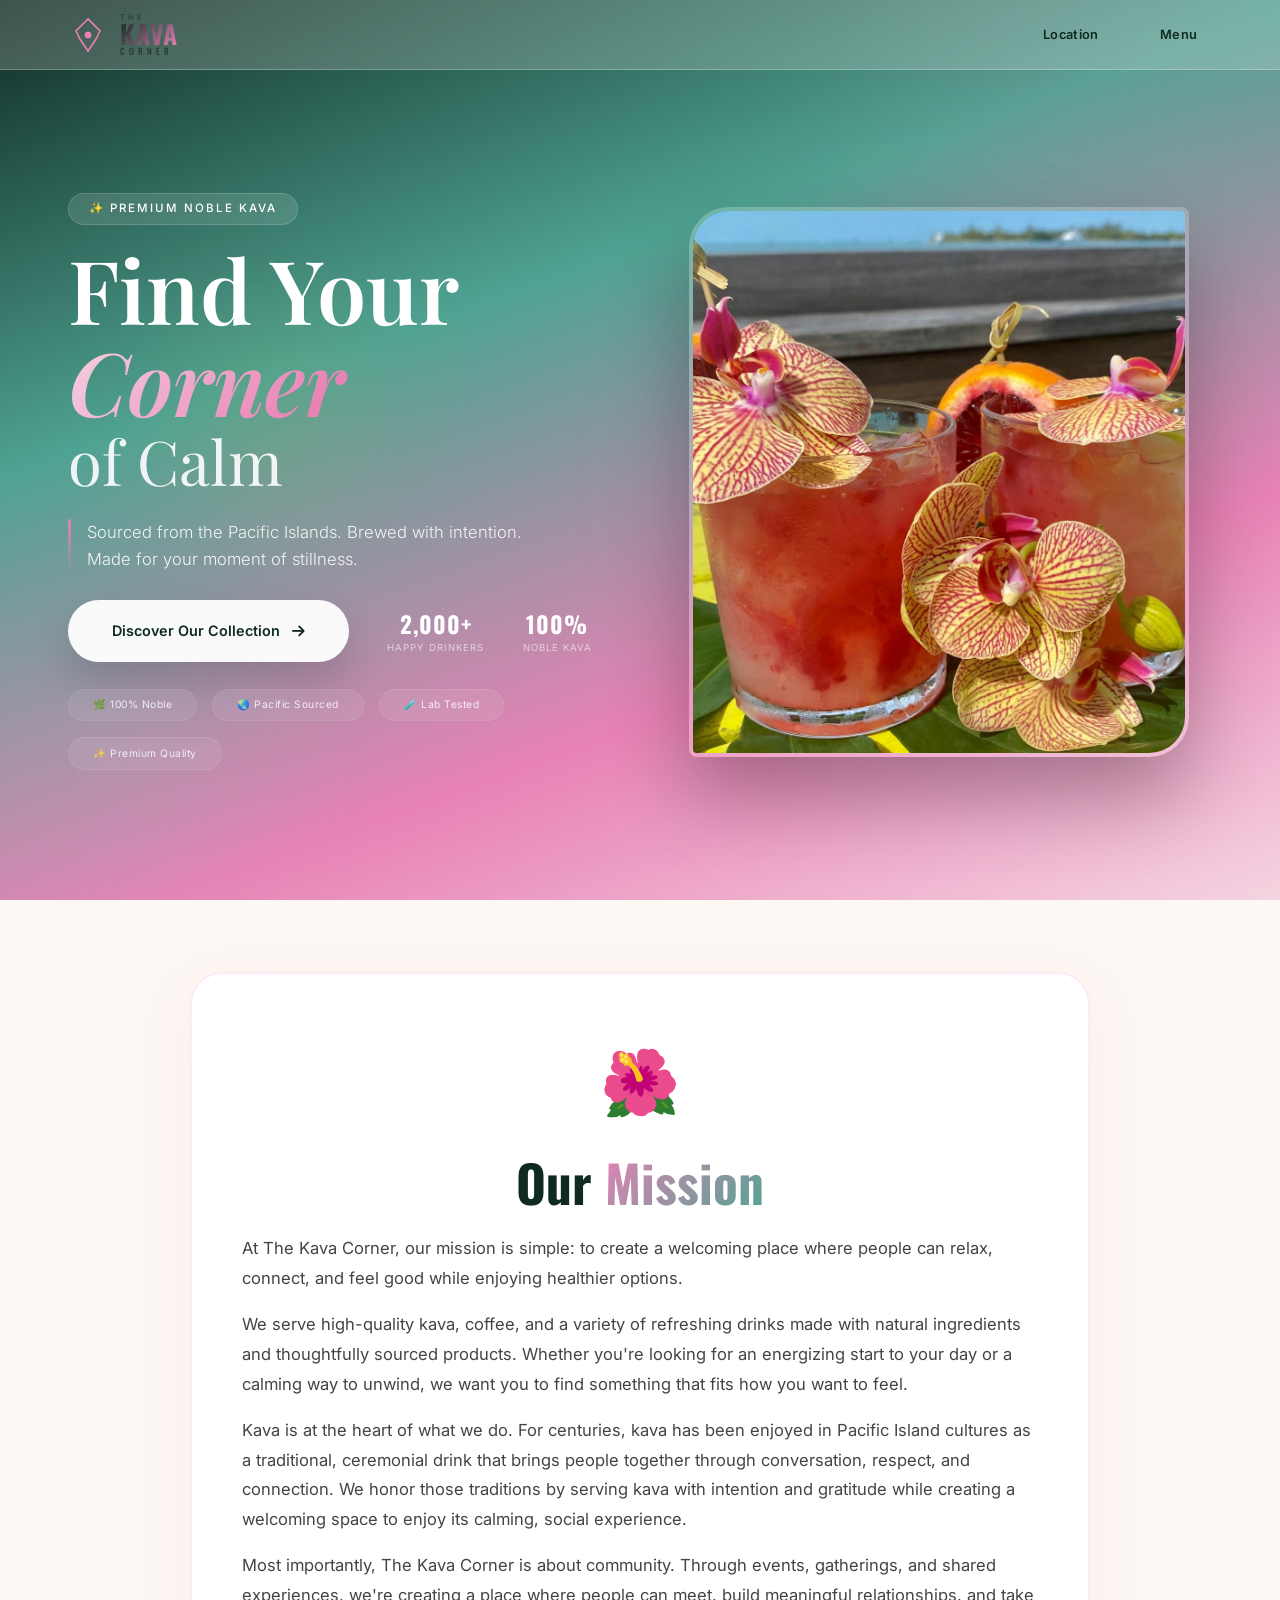
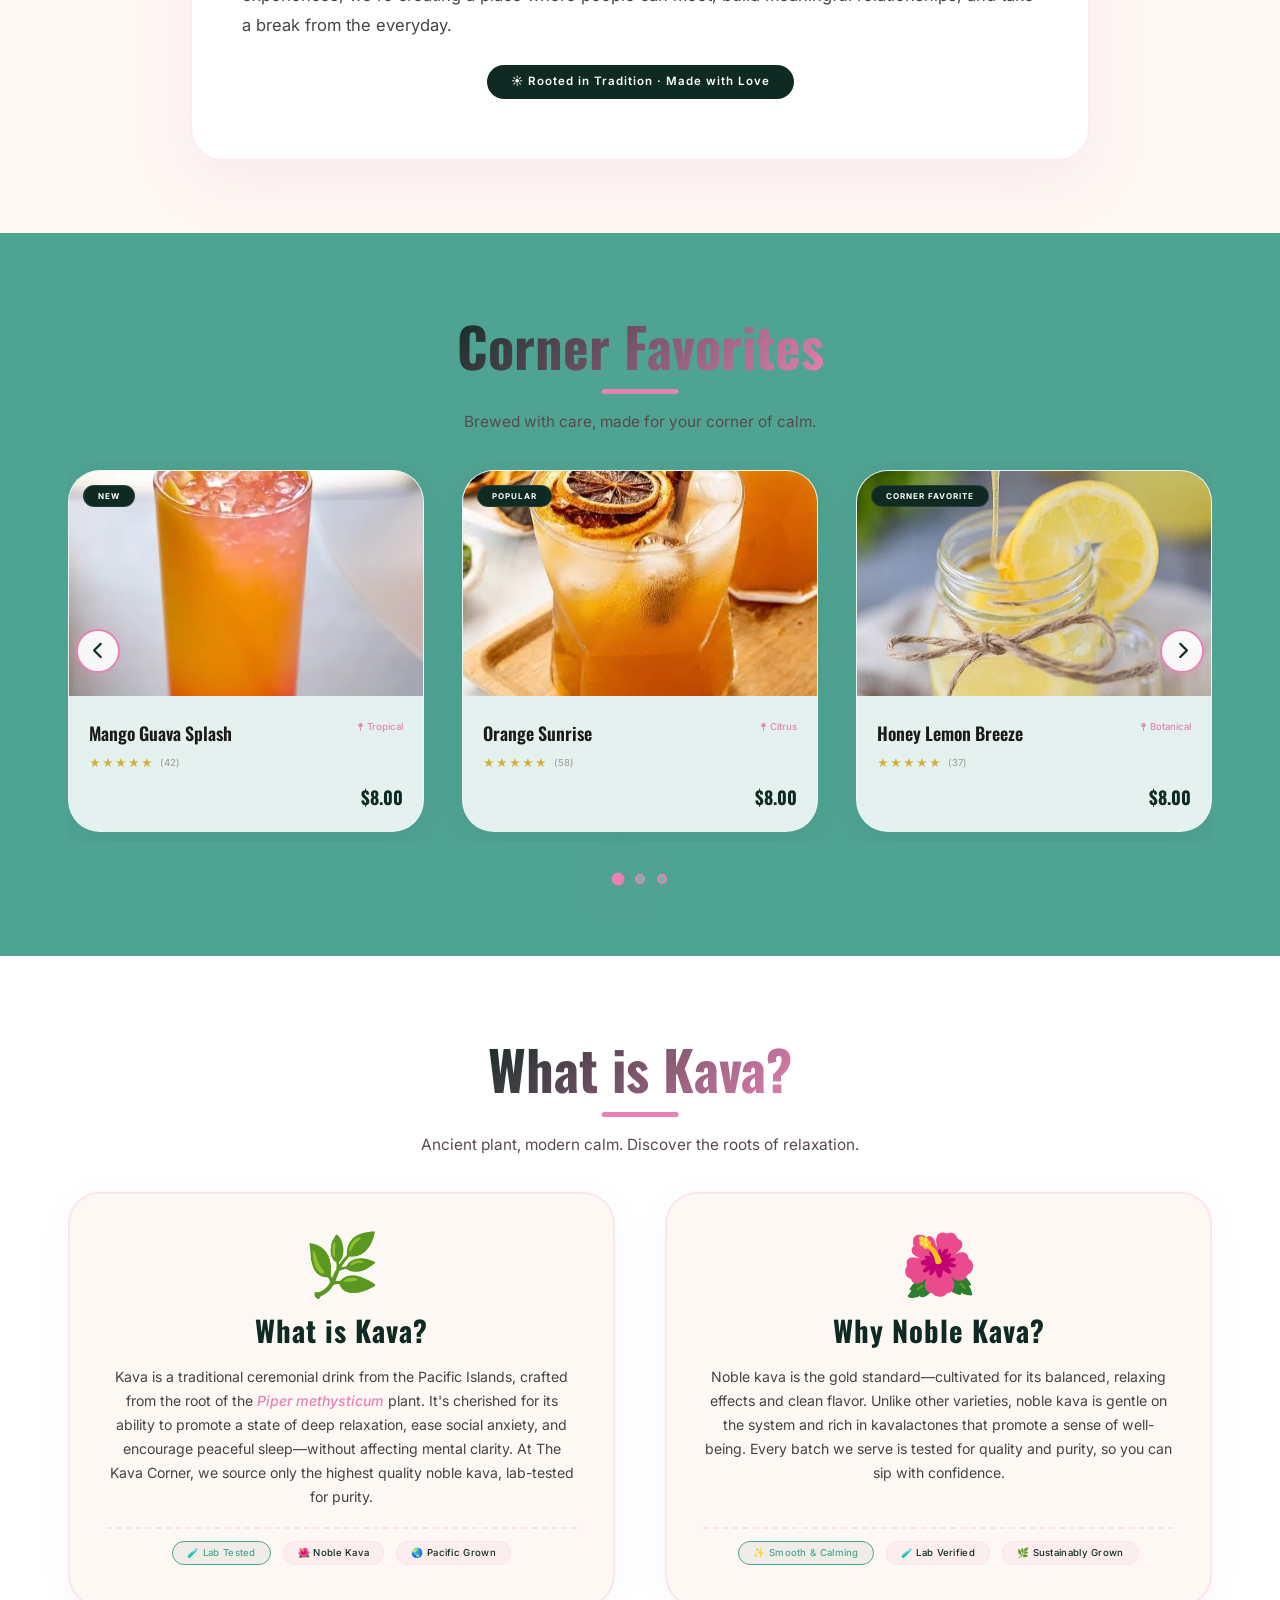
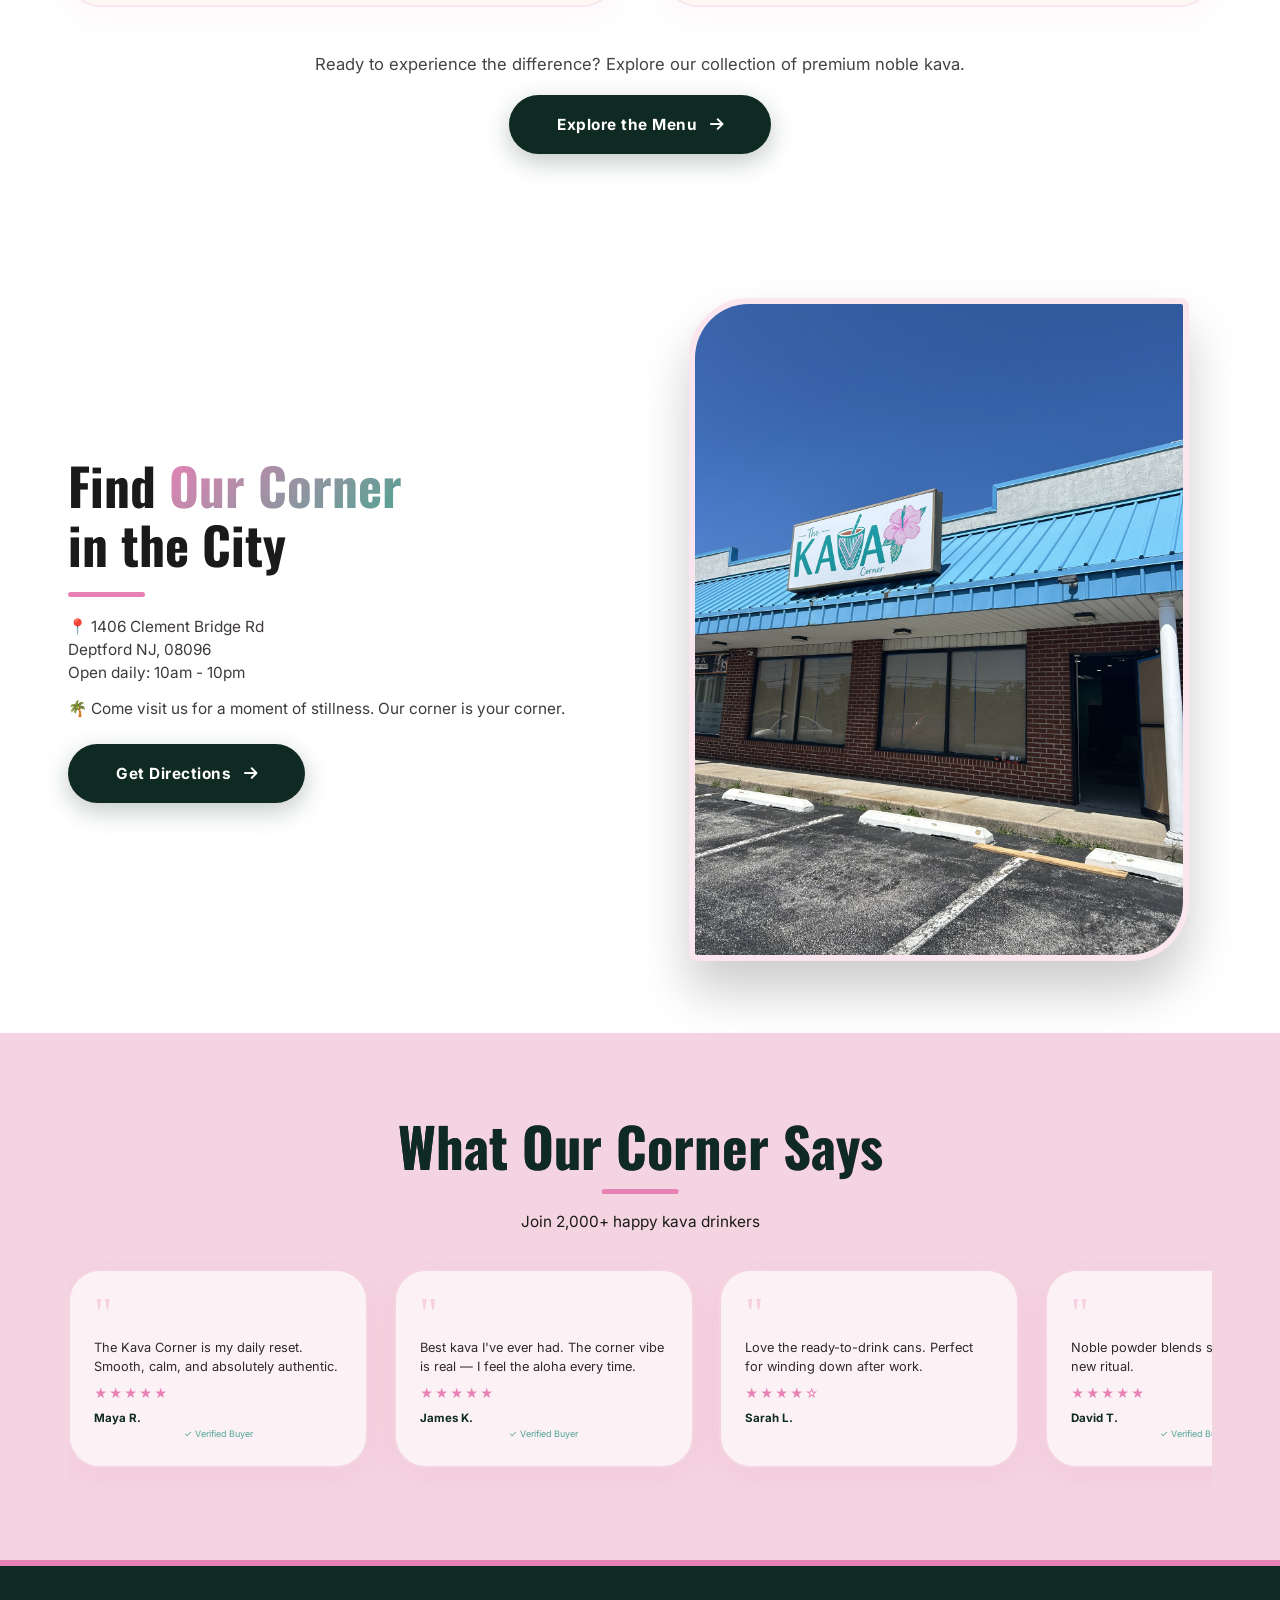
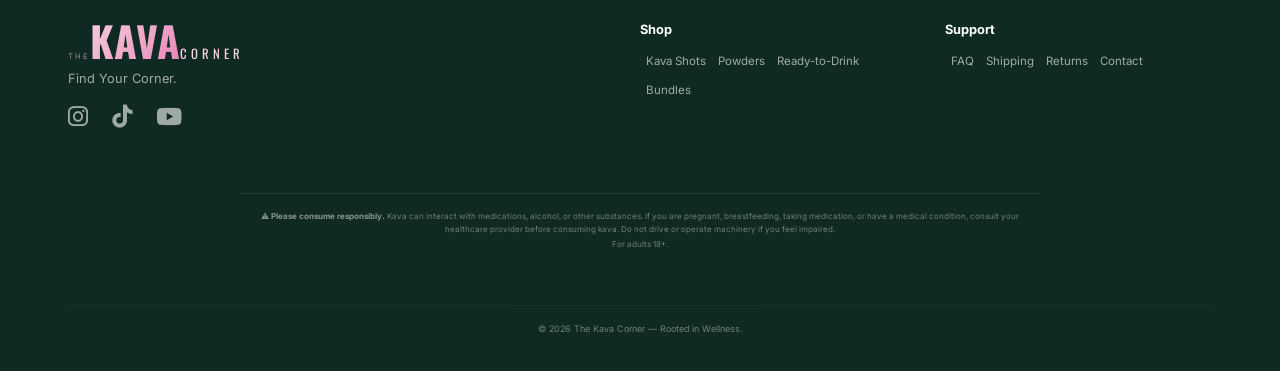
==== commit 1061eebe: "Add files via upload" ====
--- a/index2.html
+++ b/index2.html
@@ -1,227 +1,627 @@
 <!doctype html>
 <html lang="en">
-<head>
-  <meta charset="UTF-8" />
-  <meta name="viewport" content="width=device-width, initial-scale=1.0, maximum-scale=5.0" />
-  <title>The Kava Corner · Coming Soon</title>
-  <meta name="description" content="Experience calm with The Kava Corner. Premium noble kava sourced from the Pacific Islands." />
-  <link rel="icon" type="image/png" sizes="32x32" href="images/flowerlogo.png" />
-  <link rel="icon" type="image/png" sizes="16x16" href="images/flowerlogo.png" />
-  <link rel="apple-touch-icon" sizes="180x180" href="images/flowerlogo.png" />
-  <link rel="canonical" href="https://www.thekavacorner.com/" />
-  <meta property="og:title" content="The Kava Corner · Your Daily Calm" />
-  <meta property="og:description" content="Premium noble kava drinks for your moment of stillness." />
-  <meta name="twitter:card" content="summary_large_image" />
-  <link rel="preconnect" href="https://fonts.googleapis.com" />
-  <link rel="preconnect" href="https://fonts.gstatic.com" crossorigin />
-  <link href="https://fonts.googleapis.com/css2?family=Inter:opsz@14..32&family=Oswald:wght@400;500;700&family=Playfair+Display:ital,wght@0,600;1,500&display=swap" rel="stylesheet" />
-  <link rel="stylesheet" href="https://cdnjs.cloudflare.com/ajax/libs/font-awesome/6.0.0-beta3/css/all.min.css" />
-  <link rel="stylesheet" href="style.css" />
-</head>
-<body>
-  <!-- UNDER CONSTRUCTION BANNER -->
-  <div class="under-construction">
-    <i class="fas fa-hard-hat"></i> We're building something beautiful — our website is currently under construction. Stay tuned! <i class="fas fa-heart" style="color:#D4AF37;margin-left:6px;"></i>
-  </div>
-
-  <!-- ===== HEADER ===== -->
-  <header id="mainHeader">
-    <div class="container nav-wrapper">
-      <a href="index.html" class="logo" aria-label="The Kava Corner home">
-        <span class="logo-icon"><svg viewBox="0 0 100 100"><path d="M50 10 L20 40 L30 60 L50 90 L70 60 L80 40 L50 10 Z" fill="none" stroke="#E882B5" stroke-width="4"/><circle cx="50" cy="50" r="8" fill="#E882B5"/></svg></span>
-        <span class="logo-text"><span class="the">The</span><span class="kava">KAVA</span><span class="corner">Corner</span></span>
-      </a>
-      <nav class="nav-links" aria-label="Main navigation">
-        <a href="location.html">Location</a>
-        <a href="menu.html">Menu</a>
-      </nav>
-    </div>
-  </header>
-
-  <!-- ===== HERO ===== -->
-  <section class="hero-premium" aria-label="Hero banner">
-    <div class="hero-ornaments"><div class="ornament leaf-1"></div><div class="ornament leaf-2"></div><div class="ornament circle-1"></div><div class="ornament circle-2"></div></div>
-    <div class="container hero-premium-grid">
-      <div class="hero-premium-content">
-        <div class="hero-badge">✨ Premium Noble Kava</div>
-        <h1 class="hero-premium-title">Find Your <span class="title-highlight">Corner</span><span class="title-sub">of Calm</span></h1>
-        <div class="hero-premium-desc"><span class="desc-line"></span><p>Sourced from the Pacific Islands. Brewed with intention. Made for your moment of stillness.</p></div>
-        <div class="hero-premium-cta">
-          <a href="menu.html" class="btn-premium-primary"><span>Discover Our Collection</span><i class="fas fa-arrow-right"></i></a>
-          <div class="hero-premium-stats"><div class="stat-item"><span class="stat-number">2,000+</span><span class="stat-label">Happy Drinkers</span></div><div class="stat-item"><span class="stat-number">100%</span><span class="stat-label">Noble Kava</span></div></div>
-        </div>
-        <div class="hero-premium-badges"><span>🌿 100% Noble</span><span>🌏 Pacific Sourced</span><span>🧪 Lab Tested</span><span>✨ Premium Quality</span></div>
-      </div>
-      <div class="hero-premium-visual">
-        <div class="hero-premium-image-wrapper"><div class="image-glow"></div><img src="images/hero.jpg" alt="Premium kava experience" loading="lazy" class="hero-premium-image" /></div>
-      </div>
-    </div>
-  </section>
-
-  <!-- ===== MISSION STATEMENT ===== -->
-  <section class="mission-section" aria-label="Our mission">
-    <div class="container">
-      <div class="mission-card reveal">
-        <span class="mission-icon">🌺</span>
-        <h2>Our <span>Mission</span></h2>
-        <p>At The Kava Corner, we believe that everyone deserves a moment of stillness. We source only the finest noble kava from the Pacific Islands, brew with intention, and serve with aloha. Our mission is to create a welcoming space where you can find your corner of calm — one cup at a time.</p>
-        <span class="mission-tag">☀️ Rooted in Tradition · Made with Love</span>
-      </div>
-    </div>
-  </section>
-
-  <!-- ===== PRODUCTS CAROUSEL ===== -->
-  <section class="section-block-green" aria-label="Featured kava products" id="drinks">
-    <div class="container">
-      <div class="text-center reveal">
-        <h2 class="section-title">Corner Favorites</h2>
-        <p class="section-sub">Brewed with care, made for your corner of calm.</p>
-      </div>
-      <div class="product-carousel-wrapper">
-        <button class="carousel-arrow carousel-arrow-left" id="prevArrow" aria-label="Previous products"><i class="fas fa-chevron-left"></i></button>
-        <button class="carousel-arrow carousel-arrow-right" id="nextArrow" aria-label="Next products"><i class="fas fa-chevron-right"></i></button>
-        <div class="product-carousel-track" id="productTrack">
-          <!-- Product 1: Mango Guava Splash -->
-          <div class="product-card-premium">
-            <div class="product-card-premium-image"><img src="images/mangoguavasplash.jpg" alt="Mango Guava Splash" loading="lazy" /><span class="product-badge-premium">New</span></div>
-            <div class="product-card-premium-content">
-              <div class="product-meta"><h3>Mango Guava Splash</h3><div class="product-origin"><i class="fas fa-map-pin"></i><span>Tropical</span></div></div>
-              <div class="product-rating"><span class="stars">★★★★★</span><span class="rating-count">(42)</span></div>
-              <div class="product-card-premium-footer"><div class="product-price"><span>$8.00</span></div></div>
-            </div>
-            <div class="product-hover-reveal"><p class="quick-desc">Tropical mango, guava, lime and kava. Sweet &amp; calming.</p></div>
-          </div>
-          <!-- Product 2: Orange Sunrise -->
-          <div class="product-card-premium">
-            <div class="product-card-premium-image"><img src="images/orangesunrise.jpg" alt="Orange Sunrise" loading="lazy" /><span class="product-badge-premium popular">Popular</span></div>
-            <div class="product-card-premium-content">
-              <div class="product-meta"><h3>Orange Sunrise</h3><div class="product-origin"><i class="fas fa-map-pin"></i><span>Citrus</span></div></div>
-              <div class="product-rating"><span class="stars">★★★★★</span><span class="rating-count">(58)</span></div>
-              <div class="product-card-premium-footer"><div class="product-price"><span>$8.00</span></div></div>
-            </div>
-            <div class="product-hover-reveal"><p class="quick-desc">Orange, peach, lime and kava. Bright, citrusy &amp; refreshing.</p></div>
-          </div>
-          <!-- Product 3: Honey Lemon Breeze -->
-          <div class="product-card-premium">
-            <div class="product-card-premium-image"><img src="images/honeylemonbreeze.jpg" alt="Honey Lemon Breeze" loading="lazy" /><span class="product-badge-premium">Corner Favorite</span></div>
-            <div class="product-card-premium-content">
-              <div class="product-meta"><h3>Honey Lemon Breeze</h3><div class="product-origin"><i class="fas fa-map-pin"></i><span>Botanical</span></div></div>
-              <div class="product-rating"><span class="stars">★★★★★</span><span class="rating-count">(37)</span></div>
-              <div class="product-card-premium-footer"><div class="product-price"><span>$8.00</span></div></div>
-            </div>
-            <div class="product-hover-reveal"><p class="quick-desc">Lemon, lavender honey &amp; sparkling kava. Light &amp; floral.</p></div>
-          </div>
-          <!-- Product 4 -->
-          <div class="product-card-premium">
-            <div class="product-card-premium-image"><img src="images/drink3.jpg" alt="Kava Extract" loading="lazy" /><span class="product-badge-premium premium-badge">Premium</span></div>
-            <div class="product-card-premium-content">
-              <div class="product-meta"><h3>Kava Extract</h3><div class="product-origin"><i class="fas fa-map-pin"></i><span>Vanuatu</span></div></div>
-              <div class="product-rating"><span class="stars">★★★★★</span><span class="rating-count">(145)</span></div>
-              <div class="product-card-premium-footer"><div class="product-price"><span>$42.00</span></div></div>
-            </div>
-            <div class="product-hover-reveal"><p class="quick-desc">Potent kava extract for the ultimate experience.</p></div>
-          </div>
-          <!-- Product 5 -->
-          <div class="product-card-premium">
-            <div class="product-card-premium-image"><img src="images/drink5.jpg" alt="Kava Extract" loading="lazy" /><span class="product-badge-premium premium-badge">Premium</span></div>
-            <div class="product-card-premium-content">
-              <div class="product-meta"><h3>Kava Extract</h3><div class="product-origin"><i class="fas fa-map-pin"></i><span>Vanuatu</span></div></div>
-              <div class="product-rating"><span class="stars">★★★★★</span><span class="rating-count">(145)</span></div>
-              <div class="product-card-premium-footer"><div class="product-price"><span>$42.00</span></div></div>
-            </div>
-            <div class="product-hover-reveal"><p class="quick-desc">Potent kava extract for the ultimate experience.</p></div>
-          </div>
-          <!-- Product 6 -->
-          <div class="product-card-premium">
-            <div class="product-card-premium-image"><img src="images/drink4.jpg" alt="Kava Extract" loading="lazy" /><span class="product-badge-premium premium-badge">Premium</span></div>
-            <div class="product-card-premium-content">
-              <div class="product-meta"><h3>Kava Extract</h3><div class="product-origin"><i class="fas fa-map-pin"></i><span>Vanuatu</span></div></div>
-              <div class="product-rating"><span class="stars">★★★★★</span><span class="rating-count">(145)</span></div>
-              <div class="product-card-premium-footer"><div class="product-price"><span>$42.00</span></div></div>
-            </div>
-            <div class="product-hover-reveal"><p class="quick-desc">Potent kava extract for the ultimate experience.</p></div>
-          </div>
-          <!-- Product 7 -->
-          <div class="product-card-premium">
-            <div class="product-card-premium-image"><img src="images/drink2.jpg" alt="Kava Extract" loading="lazy" /><span class="product-badge-premium premium-badge">Premium</span></div>
-            <div class="product-card-premium-content">
-              <div class="product-meta"><h3>Kava Extract</h3><div class="product-origin"><i class="fas fa-map-pin"></i><span>Vanuatu</span></div></div>
-              <div class="product-rating"><span class="stars">★★★★★</span><span class="rating-count">(145)</span></div>
-              <div class="product-card-premium-footer"><div class="product-price"><span>$42.00</span></div></div>
-            </div>
-            <div class="product-hover-reveal"><p class="quick-desc">Potent kava extract for the ultimate experience.</p></div>
-          </div>
-        </div>
-      </div>
-      <div class="carousel-dots" id="carouselDots"></div>
-    </div>
-  </section>
-
-  <!-- ===== WHAT IS KAVA? ===== -->
-  <section class="section-block-white" aria-label="Learn about Kava" id="about">
-    <div class="container">
-      <div class="text-center reveal">
-        <h2 class="section-title">What is Kava?</h2>
-        <p class="section-sub">Ancient plant, modern calm. Discover the roots of relaxation.</p>
-      </div>
-      <div class="info-grid">
-        <div class="info-card reveal">
-          <div class="info-card-icon">🌿</div>
-          <h3>What is Kava?</h3>
-          <p>Kava is a traditional ceremonial drink from the Pacific Islands, crafted from the root of the <em>Piper methysticum</em> plant. It's cherished for its ability to promote a state of deep relaxation, ease social anxiety, and encourage peaceful sleep—without affecting mental clarity. At The Kava Corner, we source only the highest quality noble kava, lab-tested for purity.</p>
-          <div class="info-card-badge"><span>🧪 Lab Tested</span><span>🌺 Noble Kava</span><span>🌏 Pacific Grown</span></div>
-        </div>
-        <div class="info-card reveal">
-          <div class="info-card-icon">🌺</div>
-          <h3>Why Noble Kava?</h3>
-          <p>Noble kava is the gold standard—cultivated for its balanced, relaxing effects and clean flavor. Unlike other varieties, noble kava is gentle on the system and rich in kavalactones that promote a sense of well-being. Every batch we serve is tested for quality and purity, so you can sip with confidence.</p>
-          <div class="info-card-badge"><span>✨ Smooth &amp; Calming</span><span>🧪 Lab Verified</span><span>🌿 Sustainably Grown</span></div>
-        </div>
-      </div>
-      <div class="info-cta text-center reveal">
-        <p>Ready to experience the difference? Explore our collection of premium noble kava.</p>
-        <a href="menu.html" class="btn-primary">Explore the Menu <i class="fas fa-arrow-right" style="margin-left:8px"></i></a>
-      </div>
-    </div>
-  </section>
-
-  <!-- ===== LOCATION SECTION ===== -->
-  <section class="section-block-white" aria-label="Location" id="location">
-    <div class="container split-layout">
-      <div class="split-text reveal">
-        <h2>Find <span>Our Corner</span><br />in the City</h2>
-        <div class="divider-line"></div>
-        <p>📍 1406 Clement Bridge Rd <br />Deptford NJ, 08096<br />Open daily: 10am - 10pm</p>
-        <p>🌴 Come visit us for a moment of stillness. Our corner is your corner.</p>
-        <a href="location.html" class="btn-primary" style="margin-top:10px">Get Directions <i class="fas fa-arrow-right" style="margin-left:8px"></i></a>
-      </div>
-      <div class="split-image reveal">
-        <div class="drink-placeholder"><img src="images/store.jpg" alt="Kava corner location" loading="lazy" /></div>
-      </div>
-    </div>
-  </section>
-
-  <!-- ===== TESTIMONIALS ===== -->
-  <section class="section-block-pink" aria-label="Customer testimonials">
-    <div class="container">
-      <div class="text-center reveal">
-        <h2 class="section-title" style="-webkit-text-fill-color:var(--green-deep)">What Our Corner Says</h2>
-        <p class="section-sub" style="color:var(--text-dark)">Join 2,000+ happy kava drinkers</p>
-      </div>
-      <div class="testimonial-carousel" id="testiCarousel"></div>
-    </div>
-  </section>
-
-  <!-- ===== FOOTER ===== -->
-  <footer>
-    <div class="container footer-inner">
-      <div class="footer-logo"><span class="the">The</span><span class="kava">KAVA</span><span class="corner">Corner</span><p class="footer-tagline">Find Your Corner.</p><div class="social-icons"><a href="https://www.instagram.com/thekavacorner/" aria-label="Instagram"><i class="fab fa-instagram"></i></a><a href="#" aria-label="TikTok"><i class="fab fa-tiktok"></i></a><a href="#" aria-label="YouTube"><i class="fab fa-youtube"></i></a></div></div>
-      <div class="footer-links"><h4>Shop</h4><a href="menu.html">Kava Shots</a><a href="menu.html">Powders</a><a href="menu.html">Ready-to-Drink</a><a href="menu.html">Bundles</a></div>
-      <div class="footer-links"><h4>Support</h4><a href="#">FAQ</a><a href="#">Shipping</a><a href="#">Returns</a><a href="#">Contact</a></div>
-      <div class="footer-copy">&copy; 2026 The Kava Corner — crafted with calm &amp; color.</div>
-    </div>
-  </footer>
-
-  <script src="script.js"></script>
-</body>
-</html>+	<head>
+		<meta charset="UTF-8" />
+		<meta
+			name="viewport"
+			content="width=device-width, initial-scale=1.0, maximum-scale=5.0"
+		/>
+		<title>The Kava Corner · Rooted in Wellness</title>
+		<meta
+			name="description"
+			content="Experience calm with The Kava Corner. Premium noble kava sourced from the Pacific Islands."
+		/>
+		<link
+			rel="icon"
+			type="image/png"
+			sizes="32x32"
+			href="images/flowerlogo.png"
+		/>
+		<link
+			rel="icon"
+			type="image/png"
+			sizes="16x16"
+			href="images/flowerlogo.png"
+		/>
+		<link rel="apple-touch-icon" sizes="180x180" href="images/flowerlogo.png" />
+		<link rel="canonical" href="https://www.thekavacorner.com/" />
+		<meta property="og:title" content="The Kava Corner · Your Daily Calm" />
+		<meta
+			property="og:description"
+			content="Premium noble kava drinks for your moment of stillness."
+		/>
+		<meta name="twitter:card" content="summary_large_image" />
+		<link rel="preconnect" href="https://fonts.googleapis.com" />
+		<link rel="preconnect" href="https://fonts.gstatic.com" crossorigin />
+		<link
+			href="https://fonts.googleapis.com/css2?family=Inter:opsz@14..32&family=Oswald:wght@400;500;700&family=Playfair+Display:ital,wght@0,600;1,500&display=swap"
+			rel="stylesheet"
+		/>
+		<link
+			rel="stylesheet"
+			href="https://cdnjs.cloudflare.com/ajax/libs/font-awesome/6.0.0-beta3/css/all.min.css"
+		/>
+		<link rel="stylesheet" href="style.css" />
+	</head>
+	<body>
+		<!-- ===== HEADER ===== -->
+		<header id="mainHeader">
+			<div class="container nav-wrapper">
+				<a href="index.html" class="logo" aria-label="The Kava Corner home">
+					<span class="logo-icon"
+						><svg viewBox="0 0 100 100">
+							<path
+								d="M50 10 L20 40 L30 60 L50 90 L70 60 L80 40 L50 10 Z"
+								fill="none"
+								stroke="#E882B5"
+								stroke-width="4"
+							/>
+							<circle cx="50" cy="50" r="8" fill="#E882B5" /></svg
+					></span>
+					<span class="logo-text"
+						><span class="the">The</span><span class="kava">KAVA</span
+						><span class="corner">Corner</span></span
+					>
+				</a>
+				<nav class="nav-links" aria-label="Main navigation">
+					<a href="location.html">Location</a>
+					<a href="menu.html">Menu</a>
+				</nav>
+			</div>
+		</header>
+
+		<!-- ===== HERO ===== -->
+		<section class="hero-premium" aria-label="Hero banner">
+			<div class="hero-ornaments">
+				<div class="ornament leaf-1"></div>
+				<div class="ornament leaf-2"></div>
+				<div class="ornament circle-1"></div>
+				<div class="ornament circle-2"></div>
+			</div>
+			<div class="container hero-premium-grid">
+				<div class="hero-premium-content">
+					<div class="hero-badge">✨ Premium Noble Kava</div>
+					<h1 class="hero-premium-title">
+						Find Your <span class="title-highlight">Corner</span
+						><span class="title-sub">of Calm</span>
+					</h1>
+					<div class="hero-premium-desc">
+						<span class="desc-line"></span>
+						<p>
+							Sourced from the Pacific Islands. Brewed with intention. Made for
+							your moment of stillness.
+						</p>
+					</div>
+					<div class="hero-premium-cta">
+						<a href="menu.html" class="btn-premium-primary"
+							><span>Discover Our Collection</span
+							><i class="fas fa-arrow-right"></i
+						></a>
+						<div class="hero-premium-stats">
+							<div class="stat-item">
+								<span class="stat-number">2,000+</span
+								><span class="stat-label">Happy Drinkers</span>
+							</div>
+							<div class="stat-item">
+								<span class="stat-number">100%</span
+								><span class="stat-label">Noble Kava</span>
+							</div>
+						</div>
+					</div>
+					<div class="hero-premium-badges">
+						<span>🌿 100% Noble</span><span>🌏 Pacific Sourced</span
+						><span>🧪 Lab Tested</span><span>✨ Premium Quality</span>
+					</div>
+				</div>
+				<div class="hero-premium-visual">
+					<div class="hero-premium-image-wrapper">
+						<div class="image-glow"></div>
+						<img
+							src="images/hero.jpg"
+							alt="Premium kava experience"
+							loading="lazy"
+							class="hero-premium-image"
+						/>
+					</div>
+				</div>
+			</div>
+		</section>
+
+		<!-- ===== MISSION STATEMENT ===== -->
+		<section class="mission-section" aria-label="Our mission">
+			<div class="container">
+				<div class="mission-card reveal">
+					<span class="mission-icon">🌺</span>
+					<h2>Our <span>Mission</span></h2>
+
+					<!-- UPDATED MISSION TEXT -->
+					<p
+						style="
+							text-align: left;
+							max-width: 800px;
+							margin: 0 auto;
+							line-height: 1.8;
+						"
+					>
+						At The Kava Corner, our mission is simple: to create a welcoming
+						place where people can relax, connect, and feel good while enjoying
+						healthier options.
+					</p>
+					<p
+						style="
+							text-align: left;
+							max-width: 800px;
+							margin: 16px auto 0;
+							line-height: 1.8;
+						"
+					>
+						We serve high-quality kava, coffee, and a variety of refreshing
+						drinks made with natural ingredients and thoughtfully sourced
+						products. Whether you're looking for an energizing start to your day
+						or a calming way to unwind, we want you to find something that fits
+						how you want to feel.
+					</p>
+					<p
+						style="
+							text-align: left;
+							max-width: 800px;
+							margin: 16px auto 0;
+							line-height: 1.8;
+						"
+					>
+						Kava is at the heart of what we do. For centuries, kava has been
+						enjoyed in Pacific Island cultures as a traditional, ceremonial
+						drink that brings people together through conversation, respect, and
+						connection. We honor those traditions by serving kava with intention
+						and gratitude while creating a welcoming space to enjoy its calming,
+						social experience.
+					</p>
+					<p
+						style="
+							text-align: left;
+							max-width: 800px;
+							margin: 16px auto 0;
+							line-height: 1.8;
+						"
+					>
+						Most importantly, The Kava Corner is about community. Through
+						events, gatherings, and shared experiences, we're creating a place
+						where people can meet, build meaningful relationships, and take a
+						break from the everyday.
+					</p>
+
+					<span class="mission-tag" style="margin-top: 24px"
+						>☀️ Rooted in Tradition · Made with Love</span
+					>
+				</div>
+			</div>
+		</section>
+
+		<!-- ===== PRODUCTS CAROUSEL ===== -->
+		<section
+			class="section-block-green"
+			aria-label="Featured kava products"
+			id="drinks"
+		>
+			<div class="container">
+				<div class="text-center reveal">
+					<h2 class="section-title">Corner Favorites</h2>
+					<p class="section-sub">
+						Brewed with care, made for your corner of calm.
+					</p>
+				</div>
+				<div class="product-carousel-wrapper">
+					<button
+						class="carousel-arrow carousel-arrow-left"
+						id="prevArrow"
+						aria-label="Previous products"
+					>
+						<i class="fas fa-chevron-left"></i>
+					</button>
+					<button
+						class="carousel-arrow carousel-arrow-right"
+						id="nextArrow"
+						aria-label="Next products"
+					>
+						<i class="fas fa-chevron-right"></i>
+					</button>
+					<div class="product-carousel-track" id="productTrack">
+						<!-- Product 1: Mango Guava Splash -->
+						<div class="product-card-premium">
+							<div class="product-card-premium-image">
+								<img
+									src="images/mangoguavasplash.jpg"
+									alt="Mango Guava Splash"
+									loading="lazy"
+								/><span class="product-badge-premium">New</span>
+							</div>
+							<div class="product-card-premium-content">
+								<div class="product-meta">
+									<h3>Mango Guava Splash</h3>
+									<div class="product-origin">
+										<i class="fas fa-map-pin"></i><span>Tropical</span>
+									</div>
+								</div>
+								<div class="product-rating">
+									<span class="stars">★★★★★</span
+									><span class="rating-count">(42)</span>
+								</div>
+								<div class="product-card-premium-footer">
+									<div class="product-price"><span>$8.00</span></div>
+								</div>
+							</div>
+							<div class="product-hover-reveal">
+								<p class="quick-desc">
+									Tropical mango, guava, lime and kava. Sweet &amp; calming.
+								</p>
+							</div>
+						</div>
+						<!-- Product 2: Orange Sunrise -->
+						<div class="product-card-premium">
+							<div class="product-card-premium-image">
+								<img
+									src="images/orangesunrise.jpg"
+									alt="Orange Sunrise"
+									loading="lazy"
+								/><span class="product-badge-premium popular">Popular</span>
+							</div>
+							<div class="product-card-premium-content">
+								<div class="product-meta">
+									<h3>Orange Sunrise</h3>
+									<div class="product-origin">
+										<i class="fas fa-map-pin"></i><span>Citrus</span>
+									</div>
+								</div>
+								<div class="product-rating">
+									<span class="stars">★★★★★</span
+									><span class="rating-count">(58)</span>
+								</div>
+								<div class="product-card-premium-footer">
+									<div class="product-price"><span>$8.00</span></div>
+								</div>
+							</div>
+							<div class="product-hover-reveal">
+								<p class="quick-desc">
+									Orange, peach, lime and kava. Bright, citrusy &amp;
+									refreshing.
+								</p>
+							</div>
+						</div>
+						<!-- Product 3: Honey Lemon Breeze -->
+						<div class="product-card-premium">
+							<div class="product-card-premium-image">
+								<img
+									src="images/honeylemonbreeze.jpg"
+									alt="Honey Lemon Breeze"
+									loading="lazy"
+								/><span class="product-badge-premium">Corner Favorite</span>
+							</div>
+							<div class="product-card-premium-content">
+								<div class="product-meta">
+									<h3>Honey Lemon Breeze</h3>
+									<div class="product-origin">
+										<i class="fas fa-map-pin"></i><span>Botanical</span>
+									</div>
+								</div>
+								<div class="product-rating">
+									<span class="stars">★★★★★</span
+									><span class="rating-count">(37)</span>
+								</div>
+								<div class="product-card-premium-footer">
+									<div class="product-price"><span>$8.00</span></div>
+								</div>
+							</div>
+							<div class="product-hover-reveal">
+								<p class="quick-desc">
+									Lemon, lavender honey &amp; sparkling kava. Light &amp;
+									floral.
+								</p>
+							</div>
+						</div>
+						<!-- Product 4 -->
+						<div class="product-card-premium">
+							<div class="product-card-premium-image">
+								<img
+									src="images/drink3.jpg"
+									alt="Kava Extract"
+									loading="lazy"
+								/><span class="product-badge-premium premium-badge"
+									>Premium</span
+								>
+							</div>
+							<div class="product-card-premium-content">
+								<div class="product-meta">
+									<h3>Kava Extract</h3>
+									<div class="product-origin">
+										<i class="fas fa-map-pin"></i><span>Vanuatu</span>
+									</div>
+								</div>
+								<div class="product-rating">
+									<span class="stars">★★★★★</span
+									><span class="rating-count">(145)</span>
+								</div>
+								<div class="product-card-premium-footer">
+									<div class="product-price"><span>$42.00</span></div>
+								</div>
+							</div>
+							<div class="product-hover-reveal">
+								<p class="quick-desc">
+									Potent kava extract for the ultimate experience.
+								</p>
+							</div>
+						</div>
+						<!-- Product 5 -->
+						<div class="product-card-premium">
+							<div class="product-card-premium-image">
+								<img
+									src="images/drink5.jpg"
+									alt="Kava Extract"
+									loading="lazy"
+								/><span class="product-badge-premium premium-badge"
+									>Premium</span
+								>
+							</div>
+							<div class="product-card-premium-content">
+								<div class="product-meta">
+									<h3>Kava Extract</h3>
+									<div class="product-origin">
+										<i class="fas fa-map-pin"></i><span>Vanuatu</span>
+									</div>
+								</div>
+								<div class="product-rating">
+									<span class="stars">★★★★★</span
+									><span class="rating-count">(145)</span>
+								</div>
+								<div class="product-card-premium-footer">
+									<div class="product-price"><span>$42.00</span></div>
+								</div>
+							</div>
+							<div class="product-hover-reveal">
+								<p class="quick-desc">
+									Potent kava extract for the ultimate experience.
+								</p>
+							</div>
+						</div>
+						<!-- Product 6 -->
+						<div class="product-card-premium">
+							<div class="product-card-premium-image">
+								<img
+									src="images/drink4.jpg"
+									alt="Kava Extract"
+									loading="lazy"
+								/><span class="product-badge-premium premium-badge"
+									>Premium</span
+								>
+							</div>
+							<div class="product-card-premium-content">
+								<div class="product-meta">
+									<h3>Kava Extract</h3>
+									<div class="product-origin">
+										<i class="fas fa-map-pin"></i><span>Vanuatu</span>
+									</div>
+								</div>
+								<div class="product-rating">
+									<span class="stars">★★★★★</span
+									><span class="rating-count">(145)</span>
+								</div>
+								<div class="product-card-premium-footer">
+									<div class="product-price"><span>$42.00</span></div>
+								</div>
+							</div>
+							<div class="product-hover-reveal">
+								<p class="quick-desc">
+									Potent kava extract for the ultimate experience.
+								</p>
+							</div>
+						</div>
+						<!-- Product 7 -->
+						<div class="product-card-premium">
+							<div class="product-card-premium-image">
+								<img
+									src="images/drink2.jpg"
+									alt="Kava Extract"
+									loading="lazy"
+								/><span class="product-badge-premium premium-badge"
+									>Premium</span
+								>
+							</div>
+							<div class="product-card-premium-content">
+								<div class="product-meta">
+									<h3>Kava Extract</h3>
+									<div class="product-origin">
+										<i class="fas fa-map-pin"></i><span>Vanuatu</span>
+									</div>
+								</div>
+								<div class="product-rating">
+									<span class="stars">★★★★★</span
+									><span class="rating-count">(145)</span>
+								</div>
+								<div class="product-card-premium-footer">
+									<div class="product-price"><span>$42.00</span></div>
+								</div>
+							</div>
+							<div class="product-hover-reveal">
+								<p class="quick-desc">
+									Potent kava extract for the ultimate experience.
+								</p>
+							</div>
+						</div>
+					</div>
+				</div>
+				<div class="carousel-dots" id="carouselDots"></div>
+			</div>
+		</section>
+
+		<!-- ===== WHAT IS KAVA? ===== -->
+		<section
+			class="section-block-white"
+			aria-label="Learn about Kava"
+			id="about"
+		>
+			<div class="container">
+				<div class="text-center reveal">
+					<h2 class="section-title">What is Kava?</h2>
+					<p class="section-sub">
+						Ancient plant, modern calm. Discover the roots of relaxation.
+					</p>
+				</div>
+				<div class="info-grid">
+					<div class="info-card reveal">
+						<div class="info-card-icon">🌿</div>
+						<h3>What is Kava?</h3>
+						<p>
+							Kava is a traditional ceremonial drink from the Pacific Islands,
+							crafted from the root of the <em>Piper methysticum</em> plant.
+							It's cherished for its ability to promote a state of deep
+							relaxation, ease social anxiety, and encourage peaceful
+							sleep—without affecting mental clarity. At The Kava Corner, we
+							source only the highest quality noble kava, lab-tested for purity.
+						</p>
+						<div class="info-card-badge">
+							<span>🧪 Lab Tested</span><span>🌺 Noble Kava</span
+							><span>🌏 Pacific Grown</span>
+						</div>
+					</div>
+					<div class="info-card reveal">
+						<div class="info-card-icon">🌺</div>
+						<h3>Why Noble Kava?</h3>
+						<p>
+							Noble kava is the gold standard—cultivated for its balanced,
+							relaxing effects and clean flavor. Unlike other varieties, noble
+							kava is gentle on the system and rich in kavalactones that promote
+							a sense of well-being. Every batch we serve is tested for quality
+							and purity, so you can sip with confidence.
+						</p>
+						<div class="info-card-badge">
+							<span>✨ Smooth &amp; Calming</span><span>🧪 Lab Verified</span
+							><span>🌿 Sustainably Grown</span>
+						</div>
+					</div>
+				</div>
+				<div class="info-cta text-center reveal">
+					<p>
+						Ready to experience the difference? Explore our collection of
+						premium noble kava.
+					</p>
+					<a href="menu.html" class="btn-primary"
+						>Explore the Menu
+						<i class="fas fa-arrow-right" style="margin-left: 8px"></i
+					></a>
+				</div>
+			</div>
+		</section>
+
+		<!-- ===== LOCATION SECTION ===== -->
+		<section class="section-block-white" aria-label="Location" id="location">
+			<div class="container split-layout">
+				<div class="split-text reveal">
+					<h2>Find <span>Our Corner</span><br />in the City</h2>
+					<div class="divider-line"></div>
+					<p>
+						📍 1406 Clement Bridge Rd <br />Deptford NJ, 08096<br />Open daily:
+						10am - 10pm
+					</p>
+					<p>
+						🌴 Come visit us for a moment of stillness. Our corner is your
+						corner.
+					</p>
+					<a href="location.html" class="btn-primary" style="margin-top: 10px"
+						>Get Directions
+						<i class="fas fa-arrow-right" style="margin-left: 8px"></i
+					></a>
+				</div>
+				<div class="split-image reveal">
+					<div class="drink-placeholder">
+						<img
+							src="images/store.jpg"
+							alt="Kava corner location"
+							loading="lazy"
+						/>
+					</div>
+				</div>
+			</div>
+		</section>
+
+		<!-- ===== TESTIMONIALS ===== -->
+		<section class="section-block-pink" aria-label="Customer testimonials">
+			<div class="container">
+				<div class="text-center reveal">
+					<h2
+						class="section-title"
+						style="-webkit-text-fill-color: var(--green-deep)"
+					>
+						What Our Corner Says
+					</h2>
+					<p class="section-sub" style="color: var(--text-dark)">
+						Join 2,000+ happy kava drinkers
+					</p>
+				</div>
+				<div class="testimonial-carousel" id="testiCarousel"></div>
+			</div>
+		</section>
+
+		<!-- ===== FOOTER ===== -->
+		<footer>
+			<div class="container footer-inner">
+				<div class="footer-logo">
+					<span class="the">The</span><span class="kava">KAVA</span
+					><span class="corner">Corner</span>
+					<p class="footer-tagline">Find Your Corner.</p>
+					<div class="social-icons">
+						<a
+							href="https://www.instagram.com/thekavacorner/"
+							aria-label="Instagram"
+							><i class="fab fa-instagram"></i></a
+						><a href="#" aria-label="TikTok"><i class="fab fa-tiktok"></i></a
+						><a href="#" aria-label="YouTube"><i class="fab fa-youtube"></i></a>
+					</div>
+				</div>
+				<div class="footer-links">
+					<h4>Shop</h4>
+					<a href="menu.html">Kava Shots</a><a href="menu.html">Powders</a
+					><a href="menu.html">Ready-to-Drink</a><a href="menu.html">Bundles</a>
+				</div>
+				<div class="footer-links">
+					<h4>Support</h4>
+					<a href="#">FAQ</a><a href="#">Shipping</a><a href="#">Returns</a
+					><a href="#">Contact</a>
+				</div>
+
+				<!-- DISCLAIMER moved to footer -->
+				<div
+					class="footer-disclaimer"
+					style="
+						grid-column: 1/-1;
+						margin-top: 20px;
+						padding-top: 16px;
+						border-top: 1px solid rgba(255, 255, 255, 0.08);
+						text-align: center;
+						font-size: clamp(0.5rem, 0.6vw, 0.65rem);
+						color: rgba(255, 255, 255, 0.4);
+						line-height: 1.6;
+						max-width: 800px;
+						margin-left: auto;
+						margin-right: auto;
+					"
+				>
+					<strong style="color: rgba(255, 255, 255, 0.5)"
+						>⚠️ Please consume responsibly.</strong
+					>
+					Kava can interact with medications, alcohol, or other substances. If
+					you are pregnant, breastfeeding, taking medication, or have a medical
+					condition, consult your healthcare provider before consuming kava. Do
+					not drive or operate machinery if you feel impaired.<br />
+					<span style="display: inline-block; margin-top: 2px"
+						>For adults 18+.</span
+					>
+				</div>
+
+				<div class="footer-copy">
+					&copy; 2026 The Kava Corner — Rooted in Wellness.
+				</div>
+			</div>
+		</footer>
+
+		<script src="script.js"></script>
+	</body>
+</html>
--- a/style.css
+++ b/style.css
@@ -199,6 +199,7 @@
 .social-icons a:hover { color:#E882B5; transform:scale(1.08); }
 .footer-copy { text-align:center; font-size:clamp(0.55rem,0.7vw,0.7rem); opacity:0.5; padding-top:16px; border-top:1px solid rgba(255,255,255,0.06); margin-top:16px; grid-column:1/-1; }
 
+
 /* ===== SCROLL REVEAL ===== */
 .reveal { opacity:0; transform:translateY(30px); transition:opacity 0.8s cubic-bezier(0.2,0.9,0.3,1), transform 0.8s cubic-bezier(0.2,0.9,0.3,1); }
 .reveal.visible { opacity:1; transform:translateY(0); }
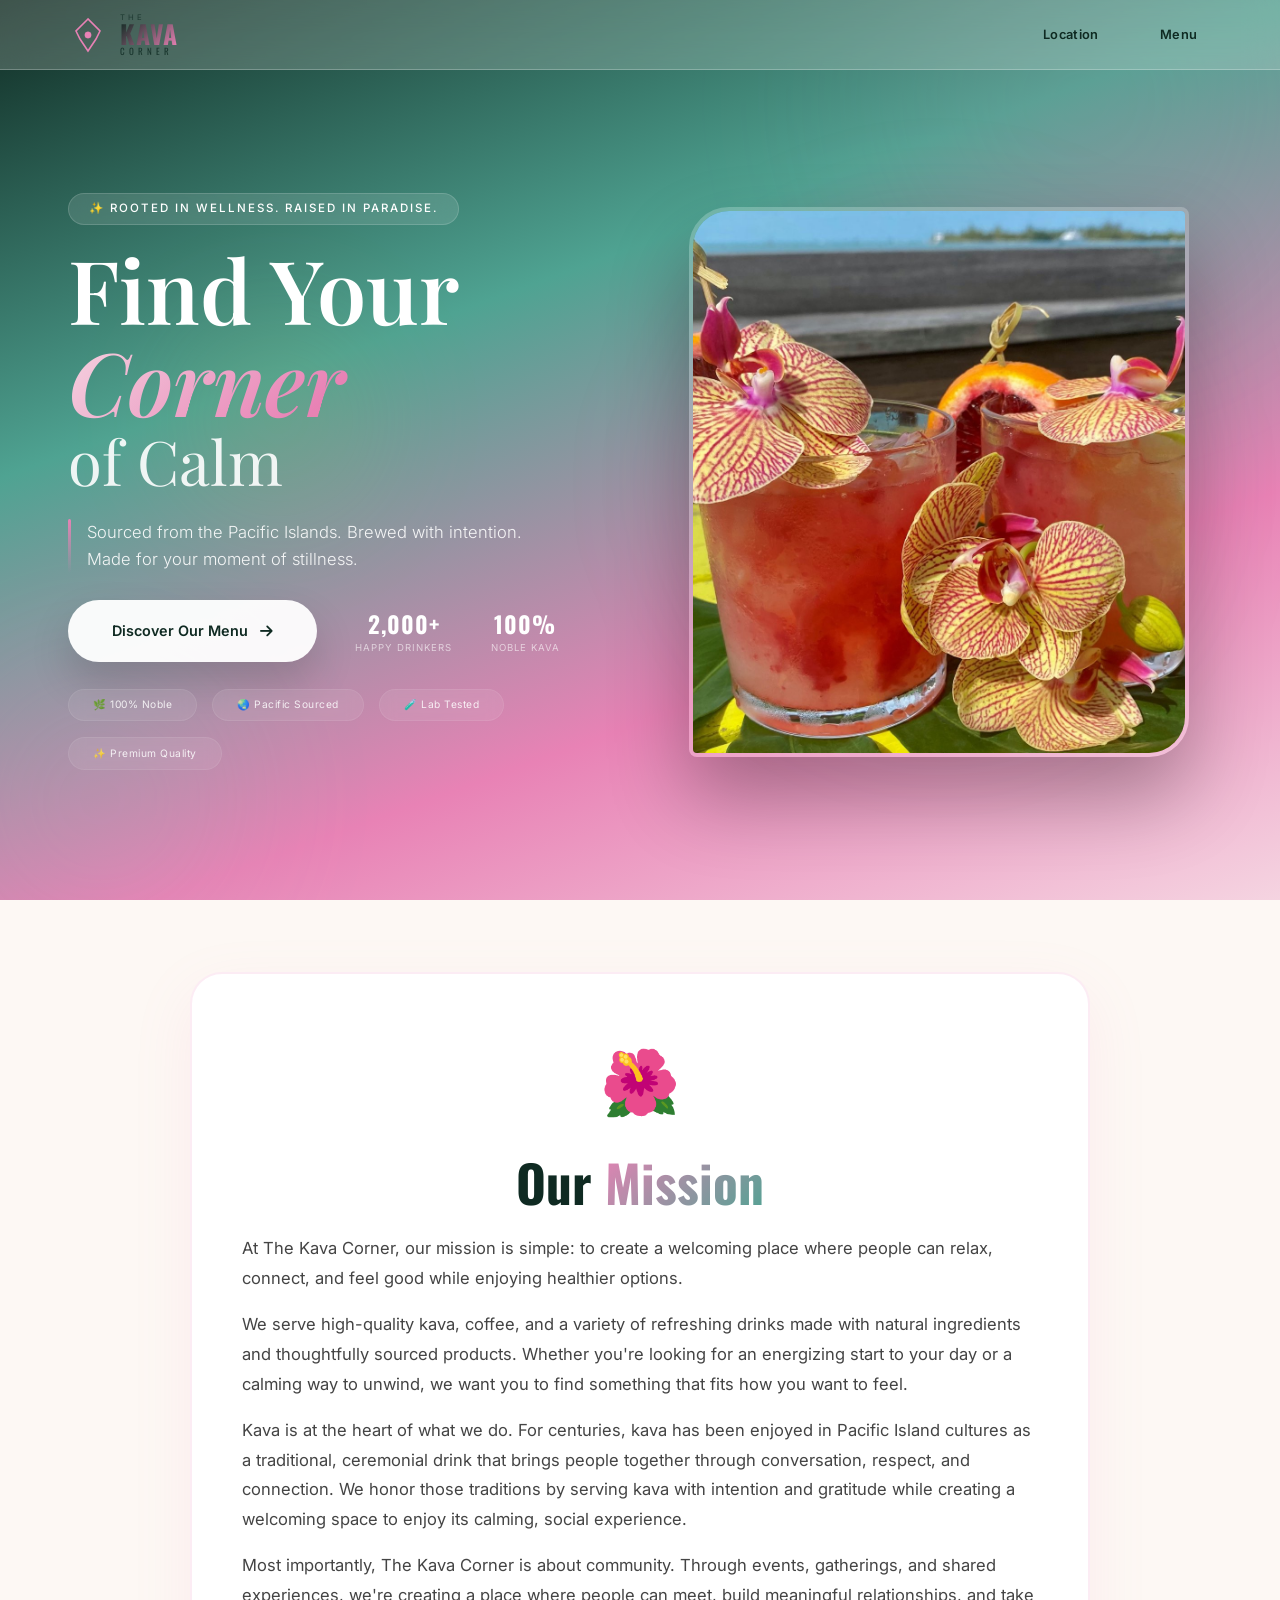
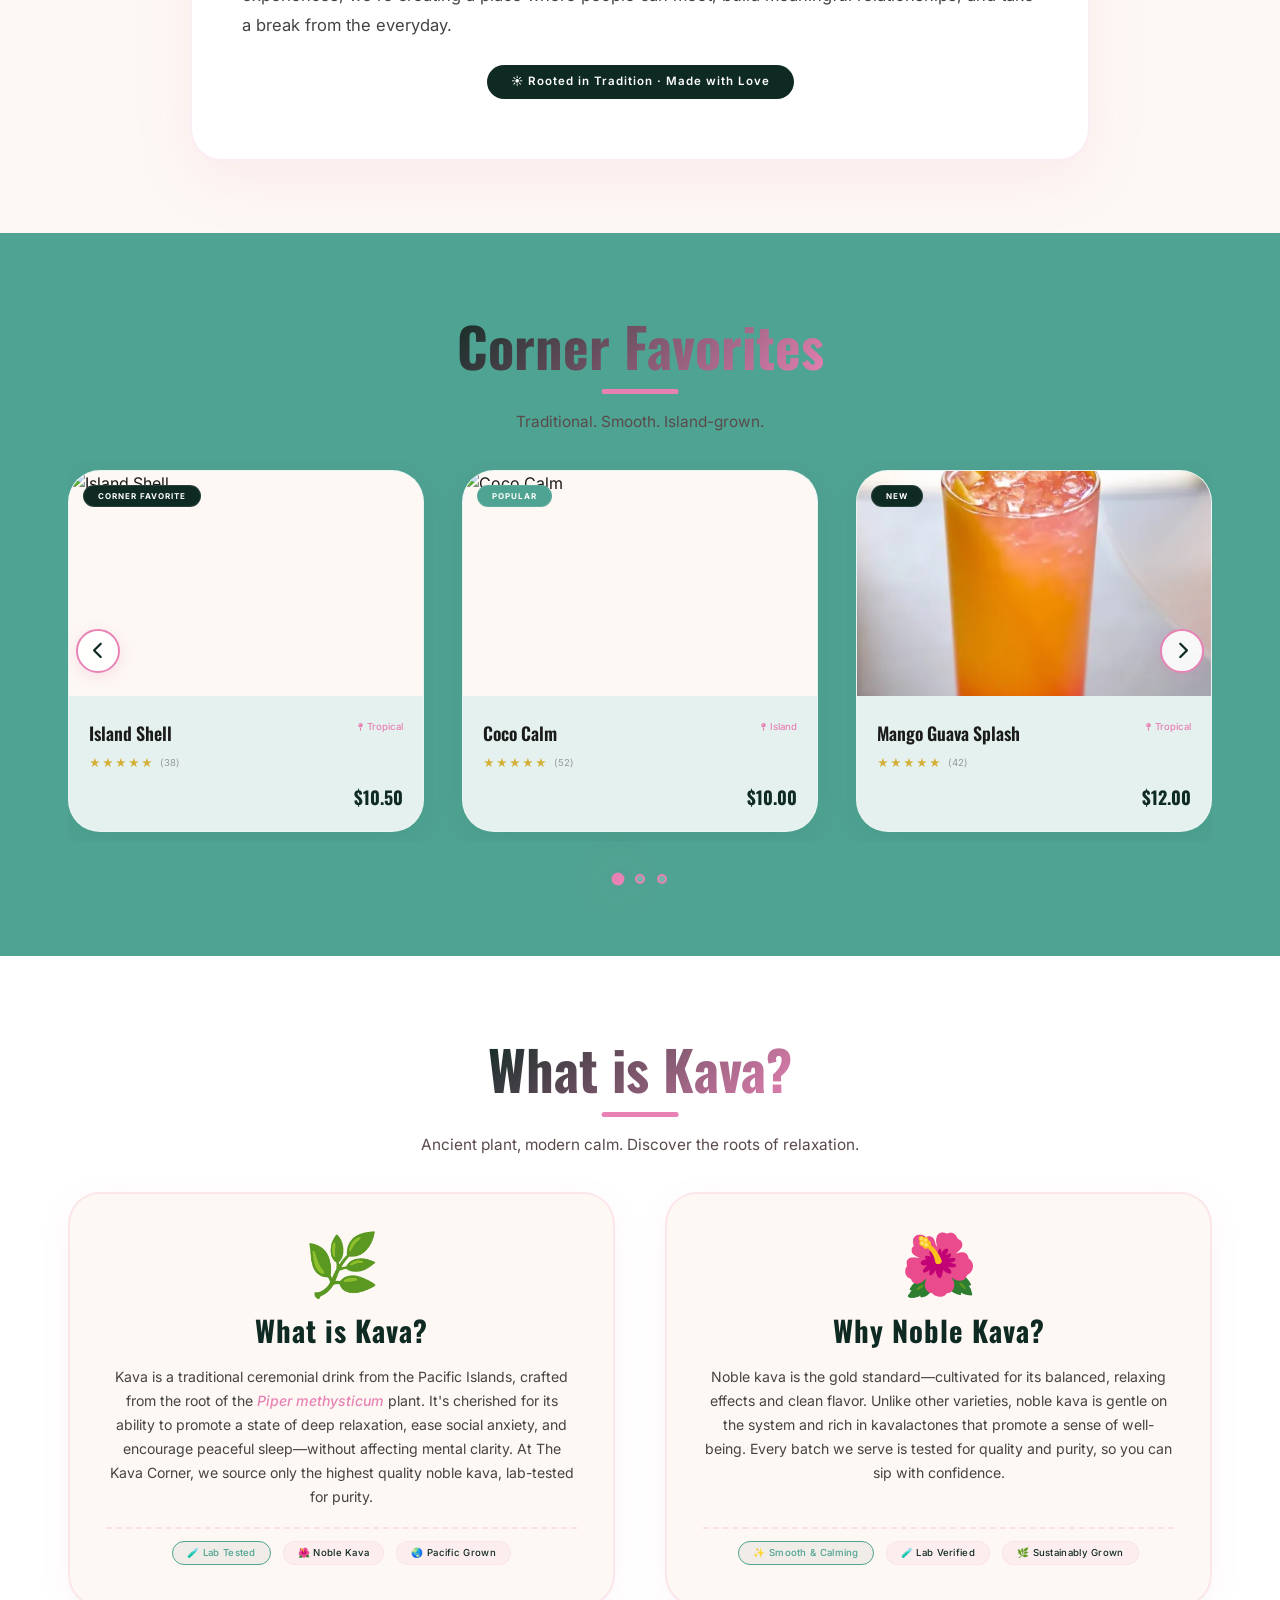
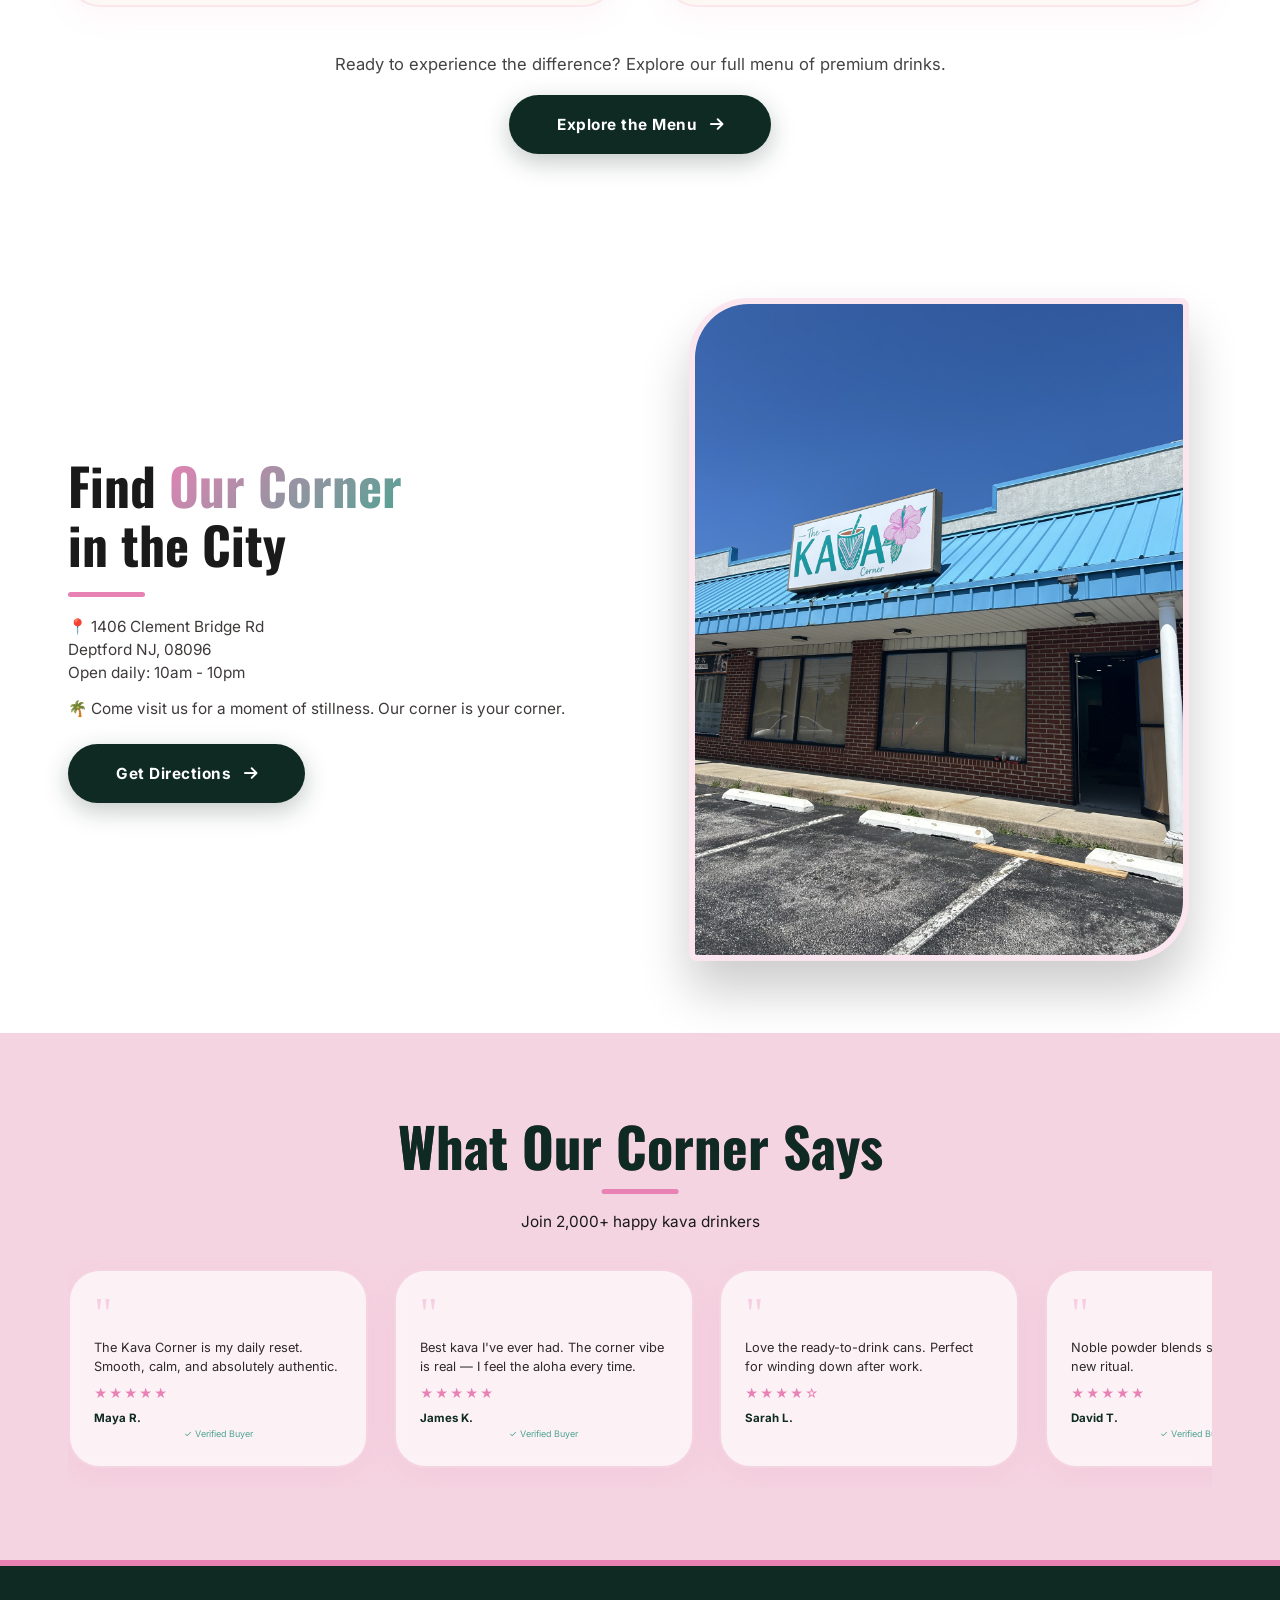
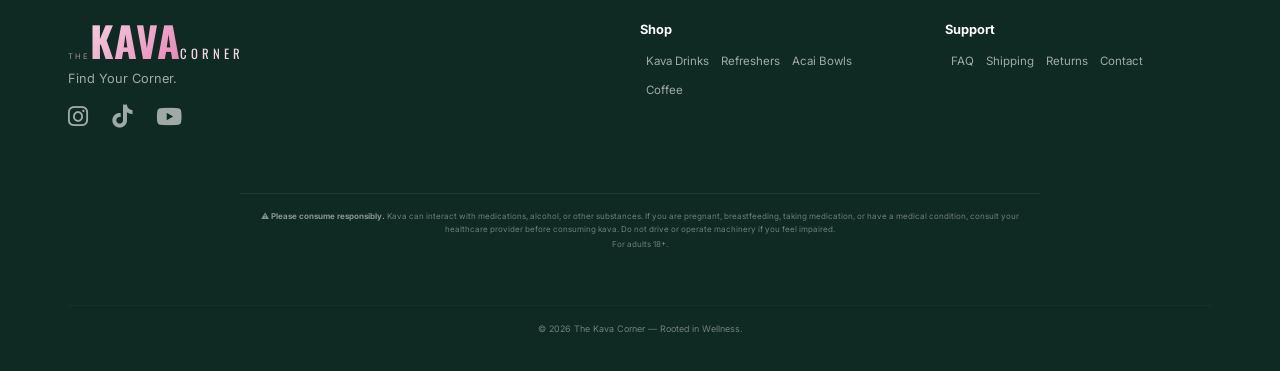
==== commit 68d10526: "Add files via upload" ====
--- a/index2.html
+++ b/index2.html
@@ -25,7 +25,7 @@
 		/>
 		<link rel="apple-touch-icon" sizes="180x180" href="images/flowerlogo.png" />
 		<link rel="canonical" href="https://www.thekavacorner.com/" />
-		<meta property="og:title" content="The Kava Corner · Your Daily Calm" />
+		<meta property="og:title" content="The Kava Corner · Rooted in Wellness" />
 		<meta
 			property="og:description"
 			content="Premium noble kava drinks for your moment of stillness."
@@ -80,7 +80,7 @@
 			</div>
 			<div class="container hero-premium-grid">
 				<div class="hero-premium-content">
-					<div class="hero-badge">✨ Premium Noble Kava</div>
+					<div class="hero-badge">✨ Rooted in Wellness. Raised in Paradise.</div>
 					<h1 class="hero-premium-title">
 						Find Your <span class="title-highlight">Corner</span
 						><span class="title-sub">of Calm</span>
@@ -94,7 +94,7 @@
 					</div>
 					<div class="hero-premium-cta">
 						<a href="menu.html" class="btn-premium-primary"
-							><span>Discover Our Collection</span
+							><span>Discover Our Menu</span
 							><i class="fas fa-arrow-right"></i
 						></a>
 						<div class="hero-premium-stats">
@@ -134,7 +134,6 @@
 					<span class="mission-icon">🌺</span>
 					<h2>Our <span>Mission</span></h2>
 
-					<!-- UPDATED MISSION TEXT -->
 					<p
 						style="
 							text-align: left;
@@ -200,14 +199,14 @@
 		<!-- ===== PRODUCTS CAROUSEL ===== -->
 		<section
 			class="section-block-green"
-			aria-label="Featured kava products"
+			aria-label="Featured drinks"
 			id="drinks"
 		>
 			<div class="container">
 				<div class="text-center reveal">
 					<h2 class="section-title">Corner Favorites</h2>
 					<p class="section-sub">
-						Brewed with care, made for your corner of calm.
+						Traditional. Smooth. Island-grown.
 					</p>
 				</div>
 				<div class="product-carousel-wrapper">
@@ -226,7 +225,67 @@
 						<i class="fas fa-chevron-right"></i>
 					</button>
 					<div class="product-carousel-track" id="productTrack">
-						<!-- Product 1: Mango Guava Splash -->
+						<!-- Product 1: Island Shell -->
+						<div class="product-card-premium">
+							<div class="product-card-premium-image">
+								<img
+									src="images/islandshell.jpg"
+									alt="Island Shell"
+									loading="lazy"
+								/><span class="product-badge-premium">Corner Favorite</span>
+							</div>
+							<div class="product-card-premium-content">
+								<div class="product-meta">
+									<h3>Island Shell</h3>
+									<div class="product-origin">
+										<i class="fas fa-map-pin"></i><span>Tropical</span>
+									</div>
+								</div>
+								<div class="product-rating">
+									<span class="stars">★★★★★</span
+									><span class="rating-count">(38)</span>
+								</div>
+								<div class="product-card-premium-footer">
+									<div class="product-price"><span>$10.50</span></div>
+								</div>
+							</div>
+							<div class="product-hover-reveal">
+								<p class="quick-desc">
+									Pineapple, coconut, vanilla, agave. Smooth &amp; tropical.
+								</p>
+							</div>
+						</div>
+						<!-- Product 2: Coco Calm -->
+						<div class="product-card-premium">
+							<div class="product-card-premium-image">
+								<img
+									src="images/cococalm.jpg"
+									alt="Coco Calm"
+									loading="lazy"
+								/><span class="product-badge-premium popular">Popular</span>
+							</div>
+							<div class="product-card-premium-content">
+								<div class="product-meta">
+									<h3>Coco Calm</h3>
+									<div class="product-origin">
+										<i class="fas fa-map-pin"></i><span>Island</span>
+									</div>
+								</div>
+								<div class="product-rating">
+									<span class="stars">★★★★★</span
+									><span class="rating-count">(52)</span>
+								</div>
+								<div class="product-card-premium-footer">
+									<div class="product-price"><span>$10.00</span></div>
+								</div>
+							</div>
+							<div class="product-hover-reveal">
+								<p class="quick-desc">
+									Coconut, lime, agave. Smooth &amp; refreshing.
+								</p>
+							</div>
+						</div>
+						<!-- Product 3: Mango Guava Splash -->
 						<div class="product-card-premium">
 							<div class="product-card-premium-image">
 								<img
@@ -247,34 +306,94 @@
 									><span class="rating-count">(42)</span>
 								</div>
 								<div class="product-card-premium-footer">
+									<div class="product-price"><span>$12.00</span></div>
+								</div>
+							</div>
+							<div class="product-hover-reveal">
+								<p class="quick-desc">
+									Mango, guava, pineapple, lime, agave. Sweet &amp; tangy.
+								</p>
+							</div>
+						</div>
+						<!-- Product 4: Lulu Lemonade -->
+						<div class="product-card-premium">
+							<div class="product-card-premium-image">
+								<img
+									src="images/lululemonade.jpg"
+									alt="Lulu Lemonade"
+									loading="lazy"
+								/><span class="product-badge-premium premium-badge">Premium</span>
+							</div>
+							<div class="product-card-premium-content">
+								<div class="product-meta">
+									<h3>Lulu Lemonade</h3>
+									<div class="product-origin">
+										<i class="fas fa-map-pin"></i><span>Botanical</span>
+									</div>
+								</div>
+								<div class="product-rating">
+									<span class="stars">★★★★★</span
+									><span class="rating-count">(29)</span>
+								</div>
+								<div class="product-card-premium-footer">
+									<div class="product-price"><span>$9.00</span></div>
+								</div>
+							</div>
+							<div class="product-hover-reveal">
+								<p class="quick-desc">
+									Lemon, sparkling water, agave, butterfly pea flower tea.
+								</p>
+							</div>
+						</div>
+						<!-- Product 5: Hawaiian Lai -->
+						<div class="product-card-premium">
+							<div class="product-card-premium-image">
+								<img
+									src="images/hawaiianlai.jpg"
+									alt="Hawaiian Lai"
+									loading="lazy"
+								/><span class="product-badge-premium">Corner Favorite</span>
+							</div>
+							<div class="product-card-premium-content">
+								<div class="product-meta">
+									<h3>Hawaiian Lai</h3>
+									<div class="product-origin">
+										<i class="fas fa-map-pin"></i><span>Island</span>
+									</div>
+								</div>
+								<div class="product-rating">
+									<span class="stars">★★★★★</span
+									><span class="rating-count">(34)</span>
+								</div>
+								<div class="product-card-premium-footer">
 									<div class="product-price"><span>$8.00</span></div>
 								</div>
 							</div>
 							<div class="product-hover-reveal">
 								<p class="quick-desc">
-									Tropical mango, guava, lime and kava. Sweet &amp; calming.
-								</p>
-							</div>
-						</div>
-						<!-- Product 2: Orange Sunrise -->
-						<div class="product-card-premium">
-							<div class="product-card-premium-image">
-								<img
-									src="images/orangesunrise.jpg"
-									alt="Orange Sunrise"
-									loading="lazy"
-								/><span class="product-badge-premium popular">Popular</span>
-							</div>
-							<div class="product-card-premium-content">
-								<div class="product-meta">
-									<h3>Orange Sunrise</h3>
-									<div class="product-origin">
-										<i class="fas fa-map-pin"></i><span>Citrus</span>
-									</div>
-								</div>
-								<div class="product-rating">
-									<span class="stars">★★★★★</span
-									><span class="rating-count">(58)</span>
+									Pineapple juice, mango juice, guava juice. Fruity &amp; bright.
+								</p>
+							</div>
+						</div>
+						<!-- Product 6: Smiley Miley -->
+						<div class="product-card-premium">
+							<div class="product-card-premium-image">
+								<img
+									src="images/smileymiley.jpg"
+									alt="Smiley Miley"
+									loading="lazy"
+								/><span class="product-badge-premium premium-badge">Popular</span>
+							</div>
+							<div class="product-card-premium-content">
+								<div class="product-meta">
+									<h3>Smiley Miley</h3>
+									<div class="product-origin">
+										<i class="fas fa-map-pin"></i><span>Berry</span>
+									</div>
+								</div>
+								<div class="product-rating">
+									<span class="stars">★★★★★</span
+									><span class="rating-count">(27)</span>
 								</div>
 								<div class="product-card-premium-footer">
 									<div class="product-price"><span>$8.00</span></div>
@@ -282,167 +401,97 @@
 							</div>
 							<div class="product-hover-reveal">
 								<p class="quick-desc">
-									Orange, peach, lime and kava. Bright, citrusy &amp;
-									refreshing.
-								</p>
-							</div>
-						</div>
-						<!-- Product 3: Honey Lemon Breeze -->
-						<div class="product-card-premium">
-							<div class="product-card-premium-image">
-								<img
-									src="images/honeylemonbreeze.jpg"
-									alt="Honey Lemon Breeze"
+									Organic strawberry syrup, lemon juice, water, agave.
+								</p>
+							</div>
+						</div>
+						<!-- Product 7: Buia Bowl -->
+						<div class="product-card-premium">
+							<div class="product-card-premium-image">
+								<img
+									src="images/buiabowl.jpg"
+									alt="Buia Bowl"
+									loading="lazy"
+								/><span class="product-badge-premium">Premium</span>
+							</div>
+							<div class="product-card-premium-content">
+								<div class="product-meta">
+									<h3>Buia Bowl</h3>
+									<div class="product-origin">
+										<i class="fas fa-map-pin"></i><span>Acai</span>
+									</div>
+								</div>
+								<div class="product-rating">
+									<span class="stars">★★★★★</span
+									><span class="rating-count">(45)</span>
+								</div>
+								<div class="product-card-premium-footer">
+									<div class="product-price"><span>$10.50</span></div>
+								</div>
+							</div>
+							<div class="product-hover-reveal">
+								<p class="quick-desc">
+									Strawberry, banana, blueberry, granola, nutella.
+								</p>
+							</div>
+						</div>
+						<!-- Product 8: Loco for Coco -->
+						<div class="product-card-premium">
+							<div class="product-card-premium-image">
+								<img
+									src="images/locoforcoco.jpg"
+									alt="Loco for Coco"
 									loading="lazy"
 								/><span class="product-badge-premium">Corner Favorite</span>
 							</div>
 							<div class="product-card-premium-content">
 								<div class="product-meta">
-									<h3>Honey Lemon Breeze</h3>
-									<div class="product-origin">
-										<i class="fas fa-map-pin"></i><span>Botanical</span>
-									</div>
-								</div>
-								<div class="product-rating">
-									<span class="stars">★★★★★</span
-									><span class="rating-count">(37)</span>
-								</div>
-								<div class="product-card-premium-footer">
-									<div class="product-price"><span>$8.00</span></div>
-								</div>
-							</div>
-							<div class="product-hover-reveal">
-								<p class="quick-desc">
-									Lemon, lavender honey &amp; sparkling kava. Light &amp;
-									floral.
-								</p>
-							</div>
-						</div>
-						<!-- Product 4 -->
-						<div class="product-card-premium">
-							<div class="product-card-premium-image">
-								<img
-									src="images/drink3.jpg"
-									alt="Kava Extract"
-									loading="lazy"
-								/><span class="product-badge-premium premium-badge"
-									>Premium</span
-								>
-							</div>
-							<div class="product-card-premium-content">
-								<div class="product-meta">
-									<h3>Kava Extract</h3>
-									<div class="product-origin">
-										<i class="fas fa-map-pin"></i><span>Vanuatu</span>
-									</div>
-								</div>
-								<div class="product-rating">
-									<span class="stars">★★★★★</span
-									><span class="rating-count">(145)</span>
-								</div>
-								<div class="product-card-premium-footer">
-									<div class="product-price"><span>$42.00</span></div>
-								</div>
-							</div>
-							<div class="product-hover-reveal">
-								<p class="quick-desc">
-									Potent kava extract for the ultimate experience.
-								</p>
-							</div>
-						</div>
-						<!-- Product 5 -->
-						<div class="product-card-premium">
-							<div class="product-card-premium-image">
-								<img
-									src="images/drink5.jpg"
-									alt="Kava Extract"
-									loading="lazy"
-								/><span class="product-badge-premium premium-badge"
-									>Premium</span
-								>
-							</div>
-							<div class="product-card-premium-content">
-								<div class="product-meta">
-									<h3>Kava Extract</h3>
-									<div class="product-origin">
-										<i class="fas fa-map-pin"></i><span>Vanuatu</span>
-									</div>
-								</div>
-								<div class="product-rating">
-									<span class="stars">★★★★★</span
-									><span class="rating-count">(145)</span>
-								</div>
-								<div class="product-card-premium-footer">
-									<div class="product-price"><span>$42.00</span></div>
-								</div>
-							</div>
-							<div class="product-hover-reveal">
-								<p class="quick-desc">
-									Potent kava extract for the ultimate experience.
-								</p>
-							</div>
-						</div>
-						<!-- Product 6 -->
-						<div class="product-card-premium">
-							<div class="product-card-premium-image">
-								<img
-									src="images/drink4.jpg"
-									alt="Kava Extract"
-									loading="lazy"
-								/><span class="product-badge-premium premium-badge"
-									>Premium</span
-								>
-							</div>
-							<div class="product-card-premium-content">
-								<div class="product-meta">
-									<h3>Kava Extract</h3>
-									<div class="product-origin">
-										<i class="fas fa-map-pin"></i><span>Vanuatu</span>
-									</div>
-								</div>
-								<div class="product-rating">
-									<span class="stars">★★★★★</span
-									><span class="rating-count">(145)</span>
-								</div>
-								<div class="product-card-premium-footer">
-									<div class="product-price"><span>$42.00</span></div>
-								</div>
-							</div>
-							<div class="product-hover-reveal">
-								<p class="quick-desc">
-									Potent kava extract for the ultimate experience.
-								</p>
-							</div>
-						</div>
-						<!-- Product 7 -->
-						<div class="product-card-premium">
-							<div class="product-card-premium-image">
-								<img
-									src="images/drink2.jpg"
-									alt="Kava Extract"
-									loading="lazy"
-								/><span class="product-badge-premium premium-badge"
-									>Premium</span
-								>
-							</div>
-							<div class="product-card-premium-content">
-								<div class="product-meta">
-									<h3>Kava Extract</h3>
-									<div class="product-origin">
-										<i class="fas fa-map-pin"></i><span>Vanuatu</span>
-									</div>
-								</div>
-								<div class="product-rating">
-									<span class="stars">★★★★★</span
-									><span class="rating-count">(145)</span>
-								</div>
-								<div class="product-card-premium-footer">
-									<div class="product-price"><span>$42.00</span></div>
-								</div>
-							</div>
-							<div class="product-hover-reveal">
-								<p class="quick-desc">
-									Potent kava extract for the ultimate experience.
+									<h3>Loco for Coco</h3>
+									<div class="product-origin">
+										<i class="fas fa-map-pin"></i><span>Acai</span>
+									</div>
+								</div>
+								<div class="product-rating">
+									<span class="stars">★★★★★</span
+									><span class="rating-count">(38)</span>
+								</div>
+								<div class="product-card-premium-footer">
+									<div class="product-price"><span>$11.00</span></div>
+								</div>
+							</div>
+							<div class="product-hover-reveal">
+								<p class="quick-desc">
+									Coconut flakes, chocolate chips, banana, honey.
+								</p>
+							</div>
+						</div>
+						<!-- Product 9: Super Bowl -->
+						<div class="product-card-premium">
+							<div class="product-card-premium-image">
+								<img
+									src="images/superbowl.jpg"
+									alt="Super Bowl"
+									loading="lazy"
+								/><span class="product-badge-premium premium-badge">Premium</span>
+							</div>
+							<div class="product-card-premium-content">
+								<div class="product-meta">
+									<h3>Super Bowl</h3>
+									<div class="product-origin">
+										<i class="fas fa-map-pin"></i><span>Acai</span>
+									</div>
+								</div>
+								<div class="product-rating">
+									<span class="stars">★★★★★</span
+									><span class="rating-count">(41)</span>
+								</div>
+								<div class="product-card-premium-footer">
+									<div class="product-price"><span>$11.00</span></div>
+								</div>
+							</div>
+							<div class="product-hover-reveal">
+								<p class="quick-desc">
+									Banana, mango, goji berries, coconut, agave.
 								</p>
 							</div>
 						</div>
@@ -500,8 +549,7 @@
 				</div>
 				<div class="info-cta text-center reveal">
 					<p>
-						Ready to experience the difference? Explore our collection of
-						premium noble kava.
+						Ready to experience the difference? Explore our full menu of premium drinks.
 					</p>
 					<a href="menu.html" class="btn-primary"
 						>Explore the Menu
@@ -578,8 +626,8 @@
 				</div>
 				<div class="footer-links">
 					<h4>Shop</h4>
-					<a href="menu.html">Kava Shots</a><a href="menu.html">Powders</a
-					><a href="menu.html">Ready-to-Drink</a><a href="menu.html">Bundles</a>
+					<a href="menu.html">Kava Drinks</a><a href="menu.html">Refreshers</a
+					><a href="menu.html">Acai Bowls</a><a href="menu.html">Coffee</a>
 				</div>
 				<div class="footer-links">
 					<h4>Support</h4>
@@ -587,7 +635,6 @@
 					><a href="#">Contact</a>
 				</div>
 
-				<!-- DISCLAIMER moved to footer -->
 				<div
 					class="footer-disclaimer"
 					style="
@@ -624,4 +671,4 @@
 
 		<script src="script.js"></script>
 	</body>
-</html>
+</html>
--- a/style.css
+++ b/style.css
@@ -122,6 +122,8 @@
 .product-card-premium-image img { width:100%; height:100%; object-fit:cover; transition:transform 0.6s cubic-bezier(0.34,1.56,0.64,1); }
 .product-card-premium:hover .product-card-premium-image img { transform:scale(1.05); }
 .product-badge-premium { position:absolute; top:14px; left:14px; background:#0F2A22; color:#fff; padding:4px 14px; border-radius:40px; font-size:clamp(0.5rem,0.6vw,0.65rem); font-weight:700; text-transform:uppercase; letter-spacing:1px; border:1px solid rgba(255,255,255,0.1); }
+.product-badge-premium.popular { background:#4FA392; }
+.product-badge-premium.premium-badge { background:linear-gradient(135deg,#D4AF37,#E882B5); }
 .product-badge-premium.best-seller { background:linear-gradient(135deg,#E882B5,#D4AF37); }
 .product-card-premium-content { padding:clamp(16px,2vw,24px) clamp(14px,2vw,20px) clamp(14px,1.8vw,20px); }
 .product-meta { display:flex; justify-content:space-between; align-items:flex-start; margin-bottom:8px; }
